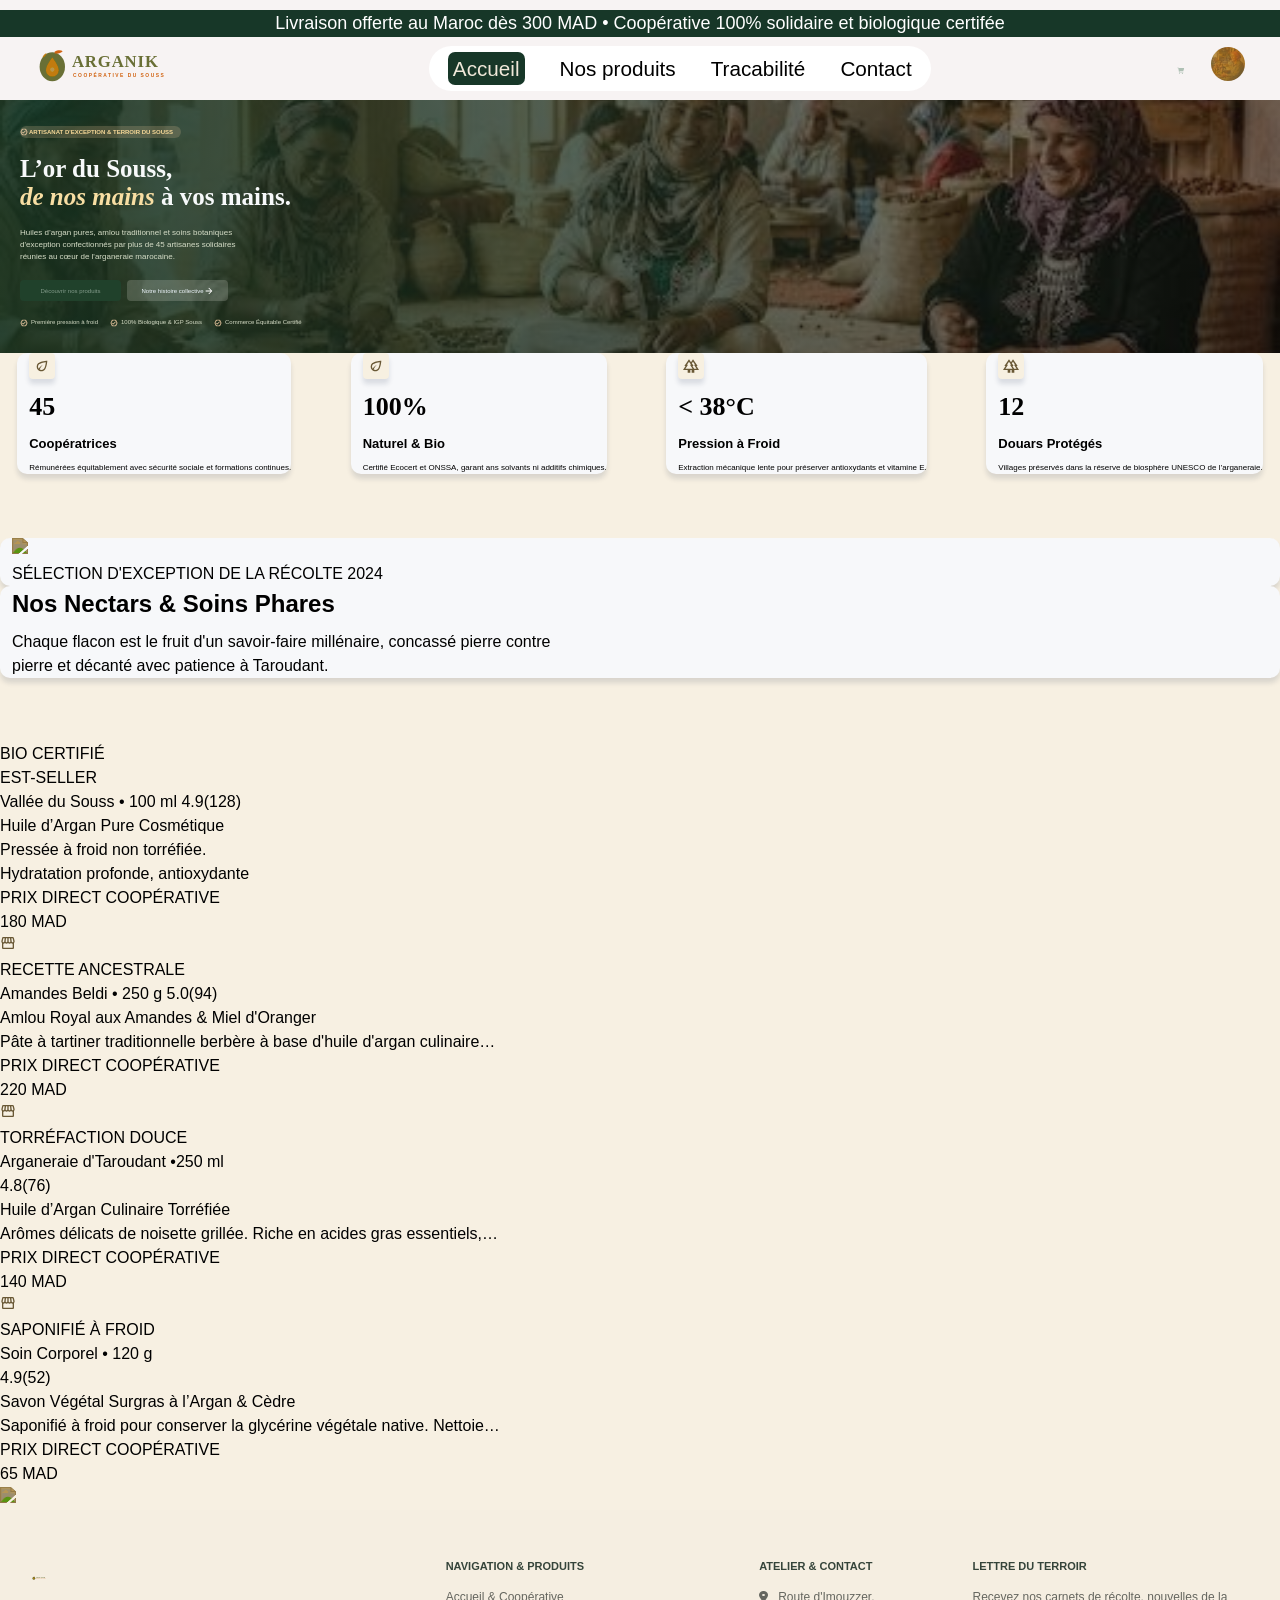
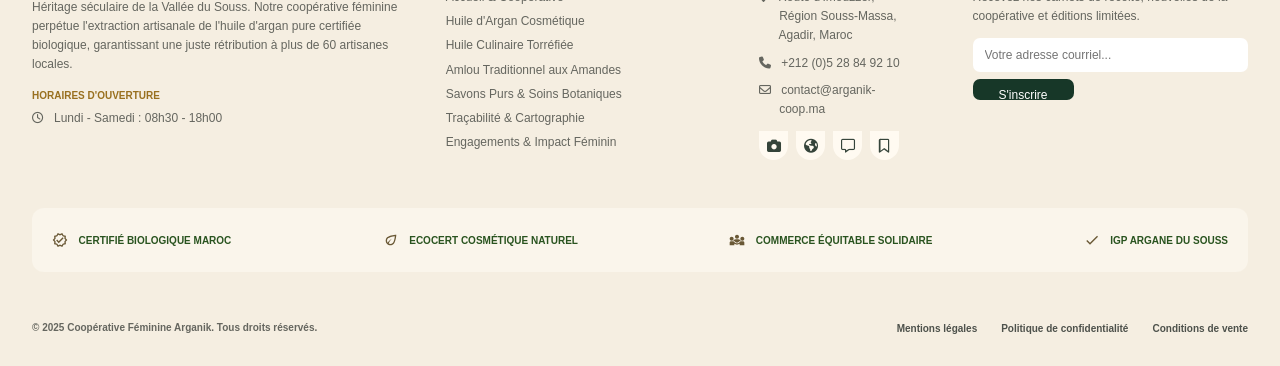
==== index.html @ 19e4105b "addition de la partie html de la deuxième section" ====
<!DOCTYPE html>
<html lang="fr">

<head>
    <meta charset="UTF-8">
    <meta name="viewport" content="width=device-width, initial-scale=1.0">
    <title>Arganik Coopirative du souss</title>
    <link rel="icon" type="image/png" sizes="32x32" href="img/logo/favicon.svg">
    <link rel="stylesheet" href="https://cdnjs.cloudflare.com/ajax/libs/font-awesome/6.5.1/css/all.min.css" integrity="sha512-DTOQO9RWCH3ppGqcWaEA1BIZOC6xxalwEsw9c2QQeAIftl+Vegovlnee1c9QX4TctnWMn13TZye+giMm8e2LwA==" crossorigin="anonymous" referrerpolicy="no-referrer" />
    <link rel="stylesheet" href="accueil.css">
    <link rel="stylesheet" href="hfhk.css">
</head>

<body>
    <!-- start header -->
    <header>
        <div class="headercontainer">
            <div class="info">
              <p>Livraison offerte au Maroc dès 300 MAD • Coopérative 100% solidaire et biologique certifée</p>
            </div>
            <div class="tete">
                <a href="#accueil" class="logo"><img src="img/logo/arganik-logo.svg" alt="logo"></a>

                <nav class="navbar">
                    <ul class="menu">
                        <li><a href="index.html" class="lien-actif">Accueil</a></li>
                        <li><a href="">Nos produits</a></li>
                        <li><a href="">Tracabilité</a></li>
                        <li><a href="">Contact</a></li>
                    </ul>
                </nav>
                <div class="profile">
                   <button><i class="fa-solid fa-cart-shopping"></i></button>
                   <img src="img/divers/avatar-utilisateur.jpg" alt="profile picture">
                </div>
            </div>
        </div>

    </header>
    <!-- end header -->
<section class="back_img">
        <div id="disp_right">
          <div class="aborder">
              <img src="icons/certifie.svg" class="ic1"> 
              <p class="pet">ARTISANAT D'EXCEPTION & TERROIR DU SOUSS</p> 
          </div>
          <div>
              <h1>L’or du Souss,<br><span class="diffcolor">de nos mains </span>à vos mains.</h1>
          </div>
          <div>
              <p class="text_hueiles">Huiles d’argan pures, amlou traditionnel et soins botaniques<br>d'exception confectionnés par plus de 45 artisanes solidaires<br>réunies au cœur de l'arganeraie marocaine.</p>
          </div>
          <div class="button">
                <button >Découvrir nos produits</button>
                <button class="button1">Notre histoire collective<img src="icons/fleche-droite.svg" class="flech"></button>
          </div>
          <div class="sameicone">
                <div ><img src="icons/certifie.svg" class="ic1"> <p>Première pression à froid</p></div>
                <div><img src="icons/certifie.svg" class="ic1"> <p>100% Biologique & IGP Souss</p></div>
                <div><img src="icons/certifie.svg" class="ic1"> <p>Commerce Équitable Certifié</p></div>
          </div>
        </div>
  </section >
  <section id="sec_deux">
      <article id="article1">
        <div class="cart">
          <div class="box"><img src="icons/feuille-eco.svg" class="icones_border"></div>
           <p class="num-gras">45</p> 
           <p class="ptit_titre">Coopératrices</p>
           <p class="para">Rémunérées équitablement avec sécurité sociale et formations continues.</p>
        </div>
        <div class="cart">
          <div class="box"><img src="icons/feuille-eco.svg" class="icones_border"></div>
            <p class="num-gras">100%</p>
            <p class="ptit_titre" >Naturel & Bio</p>
            <p class="para">Certifié Ecocert et ONSSA, garant ans solvants ni additifs chimiques.</p>
        </div>
        <div class="cart">
          <div class="box"><img src="icons/foret.svg" class="icones_border"></div>
            <p class="num-gras"> < 38°C</p>
            <p class="ptit_titre">Pression à Froid</p>
            <p class="para">Extraction mécanique lente pour préserver antioxydants et vitamine E.</p>
        </div>
        <div class="cart">
          <div class="box"><img src="icons/foret.svg" class="icones_border"></div>
          <p class="num-gras">12</p>
          <p class="ptit_titre">Douars Protégés</p>
          <p class="para">Villages préservés dans la réserve de biosphère UNESCO de l’arganeraie.</p>
        </div>
      </article>
      <article>  
        <div class="cart" >
          <img src="img/accueil/scintillait.png">
          <p>SÉLECTION D'EXCEPTION DE LA RÉCOLTE 2024</p>
        </div>
        <div class="cart" >
          <h2>Nos Nectars & Soins Phares</h2>
        <p>Chaque flacon est le fruit d'un savoir-faire millénaire, concassé pierre contre<br>pierre et décanté avec patience à Taroudant.</p>
        </div>
      </article>
      <article>
       <article>
          <div>
            <p>BIO CERTIFIÉ</p>
            <p>EST-SELLER</p>
          </div>

          <div>
            <p>Vallée du Souss • 100 ml 4.9(128)</p>
            <p>Huile d’Argan Pure Cosmétique</p>
            <P>Pressée à froid non torréfiée.<br>Hydratation profonde, antioxydante</P>
            <div>
              <p>PRIX DIRECT COOPÉRATIVE</p>
              <p>180 MAD</p>
              <img src="icons/boutique.svg">
            </div>
          </div>
        </article>
        <article>
          <div>
            <p>RECETTE ANCESTRALE</p>
          </div>

          <div>
            <p>Amandes Beldi • 250 g 5.0(94)</p>
            <p>Amlou Royal aux Amandes & Miel d'Oranger</p>
            <p>Pâte à tartiner traditionnelle berbère à base d'huile d'argan culinaire…</p>
             <div>
              <p> PRIX DIRECT COOPÉRATIVE</p>
              <p>220 MAD</p>
              <img src="icons/boutique.svg">
            </div>
          </div>
        </article>

        
        <article>
          <div>
            <p> TORRÉFACTION DOUCE</p>
          </div>

          <div>
            <p>Arganeraie d'Taroudant •250 ml</p><p> 4.8(76)</p>
            <p>Huile d’Argan Culinaire Torréfiée</p>
            <p>Arômes délicats de noisette grillée. Riche en acides gras essentiels,…</p>
             <div>
              <p> PRIX DIRECT COOPÉRATIVE</p>
              <p>140 MAD</p>
              <img src="icons/boutique.svg">
            </div>
          </div>
        </article>
        <article>
          <div>
            <p>SAPONIFIÉ À FROID</p>
          </div>

          <div>
            <p>Soin Corporel • 120 g</p><p> 4.9(52)</p>
            <p>Savon Végétal Surgras à l’Argan & Cèdre</p>
            <p>Saponifié à froid pour conserver la glycérine végétale native. Nettoie…</p>
             <div>
              <p> PRIX DIRECT COOPÉRATIVE</p>
              <p> 65 MAD</p>
              <img src="img/accueil/">
            </div>
          </div>
        </article>
      </article>
  </section>
    
    <!-- start footer -->
     <footer class="footer">
  <div class="footer-container">

    <div class="footer-top">

      <div class="footer-about">
        <a href="#"><img src="img/logo/arganik-logo.svg" alt="logo"></a>

        <p>
          Héritage séculaire de la Vallée du Souss. Notre
          coopérative féminine perpétue l'extraction artisanale
          de l'huile d'argan pure certifiée biologique, garantissant
          une juste rétribution à plus de 60 artisanes locales.
        </p>

        <h4>HORAIRES D'OUVERTURE</h4>
        <p class="hours"><i class="fa-regular fa-clock"></i> &nbsp; Lundi - Samedi : 08h30 - 18h00</p>
      </div>

      <div class="footer-links">
        <h3>NAVIGATION & PRODUITS</h3>
        <a href="#">Accueil & Coopérative</a>
        <a href="#">Huile d'Argan Cosmétique</a>
        <a href="#">Huile Culinaire Torréfiée</a>
        <a href="#">Amlou Traditionnel aux Amandes</a>
        <a href="#">Savons Purs & Soins Botaniques</a>
        <a href="#">Traçabilité & Cartographie</a>
        <a href="#">Engagements & Impact Féminin</a>
      </div>

      <div class="footer-contact">
        <h3>ATELIER & CONTACT</h3>

        <p>
          <i class="fa-solid fa-location-dot"></i>
          &nbsp; Route d'Imouzzer,<br>
          &nbsp;&nbsp;&nbsp;&nbsp;&nbsp; Région Souss-Massa,<br>
          &nbsp;&nbsp;&nbsp;&nbsp;&nbsp; Agadir, Maroc
        </p>

        <p>
          <i class="fa-solid fa-phone"></i>
          &nbsp; +212 (0)5 28 84 92 10
        </p>

        <p>
          <i class="fa-regular fa-envelope"></i>
          &nbsp; contact@arganik-<br>
          &nbsp;&nbsp;&nbsp;&nbsp;&nbsp; coop.ma
        </p>


        <div class="socials">
          <a href="#" aria-label="Instagram">
            <i class="fa-solid fa-camera"></i>
          </a>
          <a href="#" aria-label="Website">
            <i class="fa-solid fa-earth-americas"></i>
          </a>  
          <a href="#" aria-label="Messages">
            <i class="fa-regular fa-message"></i>
          </a>
          <a href="#" aria-label="Bookmark">
            <i class="fa-regular fa-bookmark"></i>
          </a>
        </div>
      </div>

      <div class="footer-newsletter">
        <h3>LETTRE DU TERROIR</h3>

        <p>
          Recevez nos carnets de récolte, nouvelles
          de la coopérative et éditions limitées.
        </p>

        <form>
          <input type="email" placeholder="Votre adresse courriel..." required>
          <button type="submit">S'inscrire</button>
        </form>
      </div>

    </div>

    
    <div class="certifications">
      <div class="icon1"><img src="icons/certifie.svg" alt="icon"> &nbsp; CERTIFIÉ BIOLOGIQUE MAROC</div>
      <div class="icon2"><img src="icons/feuille-eco.svg" alt="icon"> &nbsp; ECOCERT COSMÉTIQUE NATUREL</div>
      <div class="icon3"> <img src="icons/diversite.svg" alt="icon">&nbsp; COMMERCE ÉQUITABLE SOLIDAIRE</div>
      <div class="icon4"><img src="icons/coche.svg" alt="icon"> &nbsp; IGP ARGANE DU SOUSS</div>
    </div>

    <div class="footer-bottom">
      <p>&copy; 2025 Coopérative Féminine Arganik. Tous droits réservés.</p>

      <div class="legal-links">
        <a href="#">Mentions légales</a>
        <a href="#">Politique de confidentialité</a>
        <a href="#">Conditions de vente</a>
      </div>
    </div>
  </div>
</footer>
<!-- end footer -->
</body>

</html>
---- accueil.css ----
/* css of header  */
* {
    box-sizing: border-box;
    margin: 0;
    padding: 0;
}

html {
    scroll-behavior: smooth;
}

body {
    font-family: 'Inter', Arial, sans-serif;
    font-size: 16px;
    line-height: 1.5;

    background-color: #F7F8FA;
}

/* header css */
header .headercontainer {
    display: grid;
    grid-template-rows: auto 1fr;
    align-items: center;
    width: 100%;
    height: 100px;
    background-color: rgb(247, 243, 243);
    overflow: hidden;

}

.headercontainer .info {
    margin-top: 10px;
    color: white;
    background-color: #173728;
    font-size: 2vh;
    text-align: center;

}

.headercontainer .tete {

    display: flex;
    justify-content: space-between;
    align-items: center;
    height: 40px;
    margin: 10px;
}

.tete a {
    padding-left: 25px;
}

.logo img {
    width: 150px;
    height: 60px;
}

.navbar ul {
   display: flex;
    background-color: white;
    color: black;
    justify-content: space-between;
    align-items: center;
    padding: 2px 14px;
    font-size: 2.3vh;
    border-radius: 50px;


}

.navbar ul li {
    padding: 5px;
    text-align: center;

}

.profile button {
    position: relative;
    right: 10px;
    top: -8px;
    width: 32px;
    background: none;
    border: none;
    cursor: pointer;
}

.profile {
    padding-right: 25px;
}

.profile img {
    width: 34px;
    height: 34px;
    border-radius: 50%;
}

.menu .lien-actif {
    padding: 5px;
    background-color: #173728;
    color: rgb(240, 232, 217 ) ;
    border-radius: 7px;

}

ul {
    list-style: none;
}

a {
    color: inherit;
    text-decoration: none;
}

/* css of footer  */
* {
  margin: 0;
  padding: 0;
  box-sizing: border-box;
}

body {
  font-family: Arial, sans-serif;
}

.footer {
  background: #f5eee1;
  color: #35443a;
  padding: 48px 32px 30px;
}

.footer-container {
  max-width: 1400px;
  margin: auto;
}

.footer-top {
  display: grid;
  grid-template-columns: 1.5fr 1.1fr 0.7fr 1.1fr;
  gap: 38px;
}

.footer h2 {
  font-size: 20px;
  margin-bottom: 14px;
}

.footer h2 span {
  background: #f5dca7;
  color: #80602b;
  font-size: 10px;
  padding: 5px 10px;
  border-radius: 20px;
  vertical-align: middle;
}

.footer h3 {
  font-size: 11px;
  margin-bottom: 14px;
  font-weight: bold;
}


.footer-about img{
    display:flex;
    height: 40px; 
    
} 
.footer p,
.footer-links a {
  font-size: 12px;
  line-height: 1.6;
  color: #65665f;
}

.footer-about p {
  margin-bottom: 14px;
}

.footer-about h4 {
  font-size: 10px;
  color: #99701f;
  margin-bottom: 6px;
}

.hours {
  white-space: nowrap;
}

.footer-links a {
  display: block;
  text-decoration: none;
  margin-bottom: 5px;
}

.footer-links a:hover,
.legal-links a:hover {
  color: #a47a2c;
}

.footer-contact p {
  margin-bottom: 8px;
}

.socials {
  display: flex;
  gap: 8px;
  margin-top: 12px;
}


.socials a {
  display: flex;
  justify-content: center;
  align-items: center;
  width: 29px;
  height: 29px;
  background: #fffaf1;
  border-radius: 0 0 50% 50%;
  color: #35443a;
  text-decoration: none;
  font-size: 14px;
}
.socials a:hover{
  background: #a47a2c;
}

.footer-newsletter p {
  margin-bottom: 12px;
}

.footer-newsletter form {
  display: flex;
  flex-direction: column;
  gap: 7px;
}

.footer-newsletter input {
  width: 100%;
  padding: 10px 12px;
  border: none;
  border-radius: 7px;
  background: white;
  outline: none;
  font-size: 12px;
}

.footer-newsletter button {
  padding: 9px;
  border: none;
  border-radius: 7px;
  background: #173728;
  color: white;
  cursor: pointer;
  font-size: 12px;
}

.footer-newsletter button:hover {
  background: #a47a2c;
}

.certifications {
  display: flex;
  justify-content: space-between;
  align-items: center;
  gap: 20px;
  margin-top: 48px;
  padding: 24px 20px;
  background: #faf5eb;
  border-radius: 12px;
  color: #0d3e05e2;
}

.certifications div {
  font-size: 10px;
  font-weight: bold;
  white-space: nowrap;
}
.icon1{
display: flex;
gap:5px;
align-items: center;
}

.icon2{
display: flex;
gap:5px;
align-items: center;
}

.icon3{
display: flex;
gap:5px;
align-items: center;
}

.icon4{
display: flex;
gap:5px;
align-items: center;
}

.footer-bottom {
  display: flex;
  justify-content: space-between;
  align-items: center;
  gap: 20px;
  margin-top: 48px;
}

.footer-bottom p {
  font-size: 10px;
  font-weight: bold;
}

.legal-links {
  display: flex;
  gap: 24px;
}

.legal-links a {
  color: #4d514b;
  text-decoration: none;
  font-size: 10px;
  font-weight: bold;
  white-space: nowrap;
}












.back_img{
    background-image: linear-gradient(to right, rgba(22, 51, 32, 0.9), rgba(14, 15, 14, 0.5)) ,
    url("img/hero/accueil-hero-cooperatrices.jpg"); 
    background-repeat: no-repeat;
    backface-visibility: visible;
    background-position: center;
    background-size: cover;
    background-repeat: no-repeat;
    position:sticky;
    width: 100%;
    box-sizing: border-box;
    min-height: auto;
    height: 100%;
}


 .diffcolor{
    color: rgb(248, 222, 163);
    font-style: italic;
    font-weight: 555;
}


h1{
    color: rgb(247, 249, 250);
    font-size: 25px;
    font-family:'Times New Roman', Times, serif;
    margin: 0%;
    line-height: 1.1;
    font-weight:550;
}


.ic1{
    width: 8px;
    filter: invert(83%) sepia(19%) saturate(501%)
            hue-rotate(350deg) brightness(99%) contrast(91%);
    padding: 2;
}


#disp_right{
  display: flex;
  flex-direction: column;
  gap: 17px;
   padding-left: 20px;
   position:sticky;
   padding-top: 26px;
   padding-bottom: 26px;
}


.pet{
    font-size: 6px;
    color:rgb(247, 217, 152) ;
     font-family: 'Helvetica Neue', Arial, sans-serif;
     font-weight: bold;
}


.aborder{
    height: 12px;
    width: 161px;
    border-left: 15px;
    display: flex;
    align-items: center;
    flex-wrap: nowrap;
    gap: 1px;
    border-style: none;
    border-radius: 10px;
    background-color:rgb(236, 201, 155,0.2);
}


.il-s1{
    display: flex;
    gap: 4px;
}


.sameicone{
    display: flex;
    gap: 12px;
}


button{
    height: 21px;
    width: 101px;
    border-style: none;
    border-radius: 4px;
    background-color: rgb(32, 65, 43);
    font-size: 6px;
    font-weight: 300;
    color: rgba(156, 179, 164, 0.8);
    font-family: 'Inter', sans-serif;
}


.button{
    display: flex;
    gap: 6px;
}


.button > .button1{
    display: flex;
    align-items: center;
    justify-content: center;
    color: aliceblue;
    background-color: rgb(230, 230, 220,0.2);
}


.flech{
    width: 10px;
    filter: brightness(0) invert(1);
}
.sameicone > div{
    display: flex;
    align-items: center;
    gap: 3px;
    font-size: 6px;
    color: #d7dec8;;
}
.text_hueiles{
  color: #d7dec8;
  font-size: 8px;
}
/* css de deuxième section  */
#sec_deux{
  background-color: #f7f0e2;
  display: flex;
  flex-direction: column;
  gap: 64px; ;
}
#article1{
  display: flex;
  flex-direction: row;
  justify-content:space-around;
  gap: 25px;
}
.cart{
  padding-left: 12px;
  background-color: #F7F8FA;
  border: none;
  border-radius: 10px;
  box-shadow:0 5px 5px #10213c20;
  display: flex;
  flex-direction: column;
  justify-content: center;
  gap:8px ;
}
img{
  width: 16px;
  filter: invert(35%) sepia(31%) saturate(600%)
            hue-rotate(2deg) brightness(88%) contrast(88%); 
  
}
.box{
  background-color:#f7f0e1 ;
  width:  26px ;
  height:26px ;
  border: none;
  border-radius: 4px;
  box-shadow: 0 5px 5px #10213c20 ;
  display: flex;
  justify-content: center;
}
.num-gras{
  font-weight:550;
  font-family:Georgia, 'Times New Roman', Times, serif;
  font-size: 26px;
}
.ptit_titre{
  font-weight:600;
  font-size: small;
}
.para{
  font-size: 8px;
}
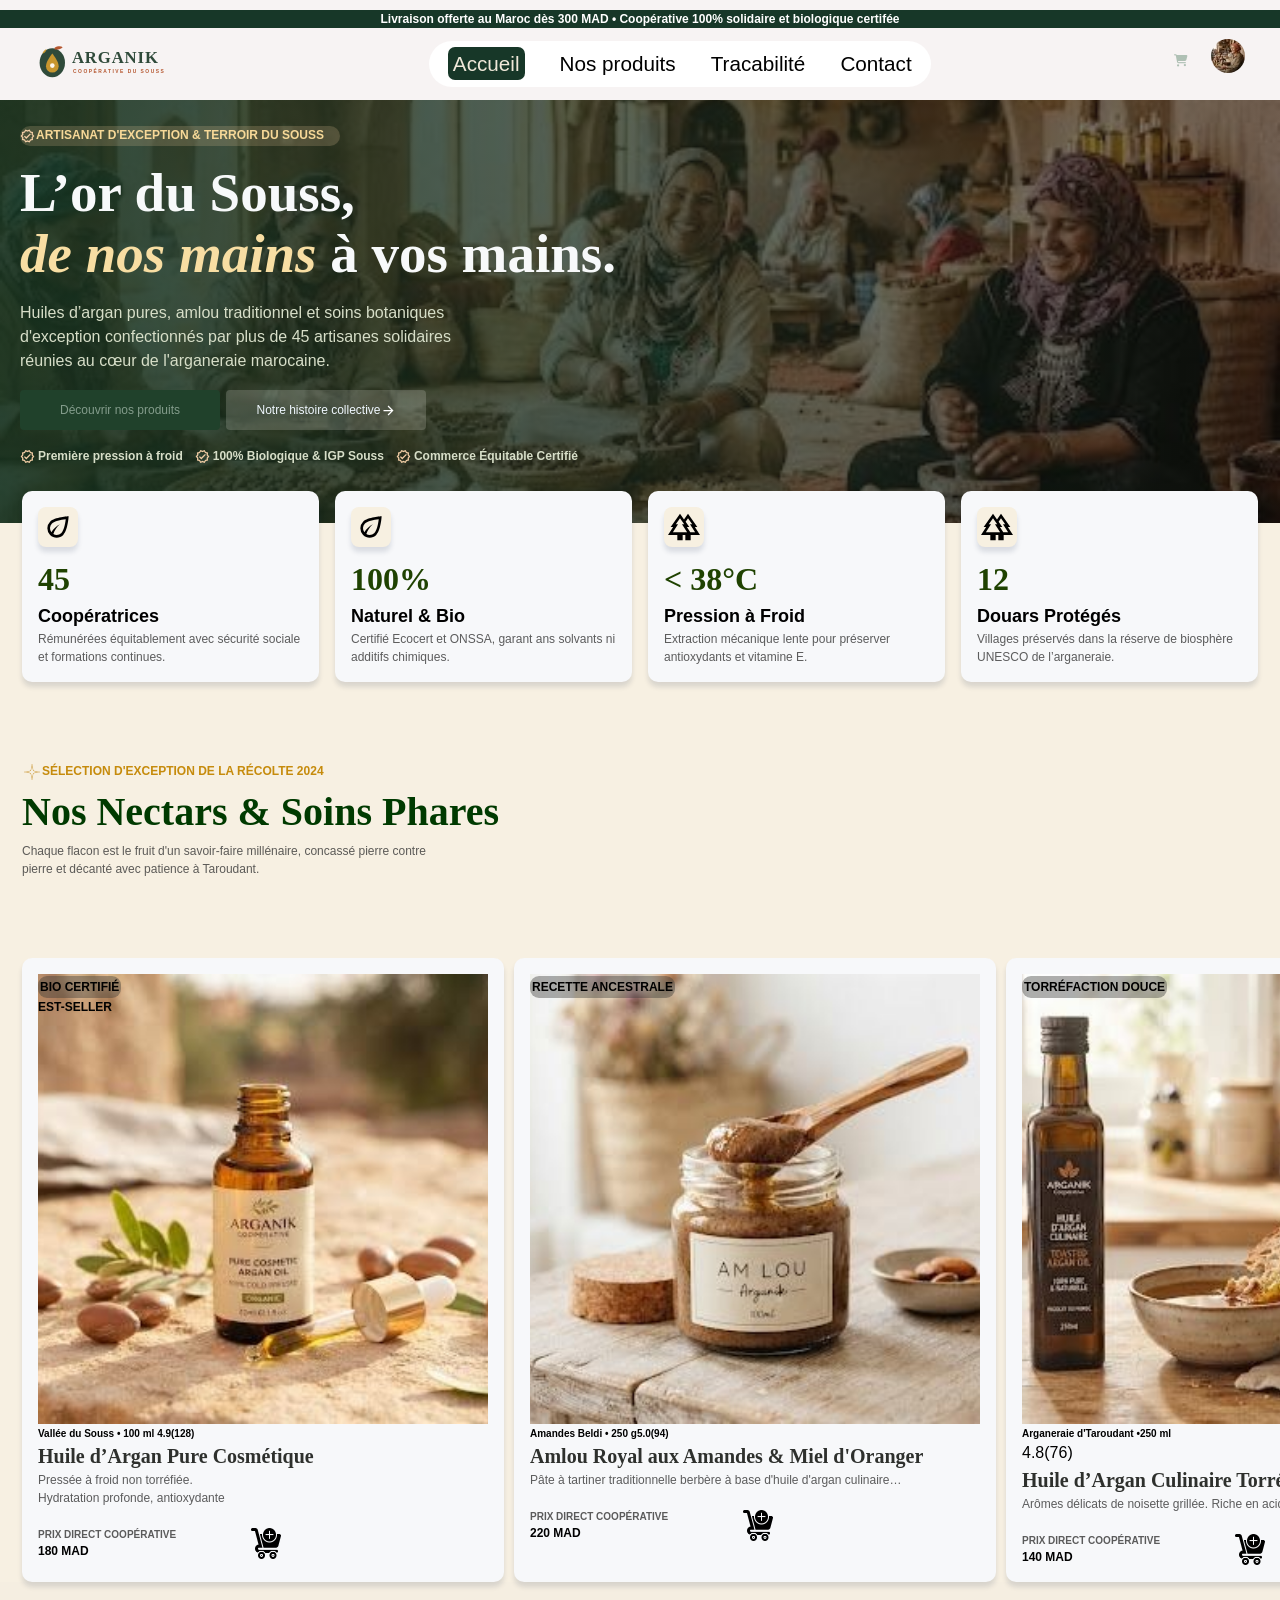
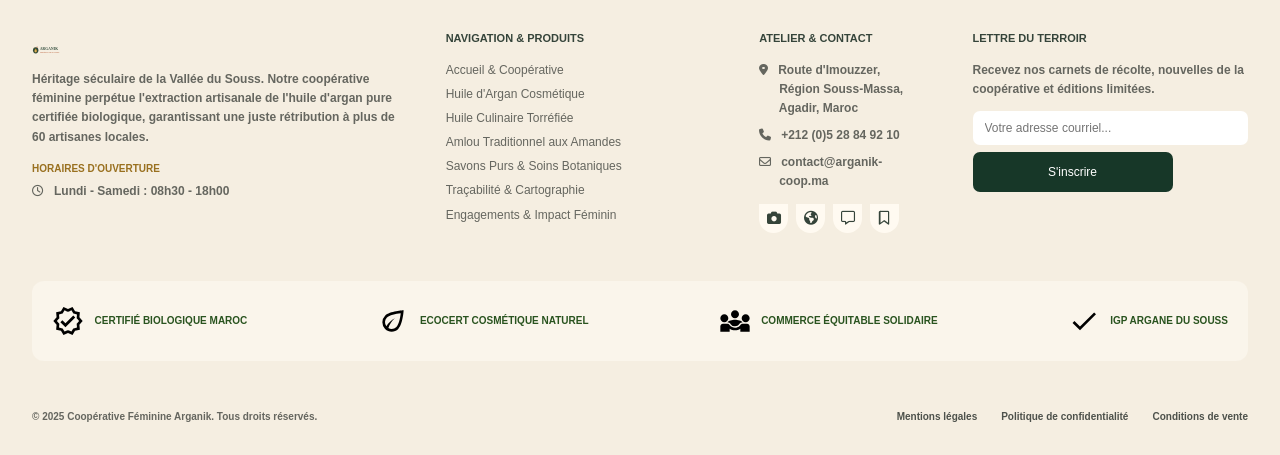
==== commit 44225276: "addition de deuxième article de deuxième section" ====
--- a/index.html
+++ b/index.html
@@ -38,6 +38,8 @@
 
     </header>
     <!-- end header -->
+
+<main>
 <section class="back_img">
         <div id="disp_right">
           <div class="aborder">
@@ -65,109 +67,126 @@
       <article id="article1">
         <div class="cart">
           <div class="box"><img src="icons/feuille-eco.svg" class="icones_border"></div>
-           <p class="num-gras">45</p> 
-           <p class="ptit_titre">Coopératrices</p>
-           <p class="para">Rémunérées équitablement avec sécurité sociale et formations continues.</p>
+           <div>
+             <p class="num-gras">45</p> 
+             <p class="ptit_titre">Coopératrices</p>
+             <p class="para">Rémunérées équitablement avec sécurité sociale et formations continues.</p>
+           </div>
         </div>
         <div class="cart">
           <div class="box"><img src="icons/feuille-eco.svg" class="icones_border"></div>
-            <p class="num-gras">100%</p>
-            <p class="ptit_titre" >Naturel & Bio</p>
-            <p class="para">Certifié Ecocert et ONSSA, garant ans solvants ni additifs chimiques.</p>
+            <div>
+              <p class="num-gras">100%</p>
+              <p class="ptit_titre" >Naturel & Bio</p>
+              <p class="para">Certifié Ecocert et ONSSA, garant ans solvants ni additifs chimiques.</p>
+            </div>
         </div>
         <div class="cart">
           <div class="box"><img src="icons/foret.svg" class="icones_border"></div>
-            <p class="num-gras"> < 38°C</p>
-            <p class="ptit_titre">Pression à Froid</p>
-            <p class="para">Extraction mécanique lente pour préserver antioxydants et vitamine E.</p>
+            <div>
+             <p class="num-gras"> < 38°C</p>
+             <p class="ptit_titre">Pression à Froid</p>
+             <p class="para">Extraction mécanique lente pour préserver antioxydants et vitamine E.</p>
+            </div>
         </div>
         <div class="cart">
           <div class="box"><img src="icons/foret.svg" class="icones_border"></div>
-          <p class="num-gras">12</p>
-          <p class="ptit_titre">Douars Protégés</p>
-          <p class="para">Villages préservés dans la réserve de biosphère UNESCO de l’arganeraie.</p>
+          <div>
+            <p class="num-gras">12</p>
+            <p class="ptit_titre">Douars Protégés</p>
+            <p class="para">Villages préservés dans la réserve de biosphère UNESCO de l’arganeraie.</p>
+          </div>
         </div>
       </article>
       <article>  
-        <div class="cart" >
-          <img src="img/accueil/scintillait.png">
+        <div id="ptit2">
+          <img class="ic2" src="img/accueil/scintillait - Copie.png">
           <p>SÉLECTION D'EXCEPTION DE LA RÉCOLTE 2024</p>
         </div>
-        <div class="cart" >
+        <div  >
           <h2>Nos Nectars & Soins Phares</h2>
-        <p>Chaque flacon est le fruit d'un savoir-faire millénaire, concassé pierre contre<br>pierre et décanté avec patience à Taroudant.</p>
+        <p class="para">Chaque flacon est le fruit d'un savoir-faire millénaire, concassé pierre contre<br>pierre et décanté avec patience à Taroudant.</p>
         </div>
       </article>
-      <article>
-       <article>
-          <div>
-            <p>BIO CERTIFIÉ</p>
-            <p>EST-SELLER</p>
-          </div>
-
-          <div>
-            <p>Vallée du Souss • 100 ml 4.9(128)</p>
-            <p>Huile d’Argan Pure Cosmétique</p>
-            <P>Pressée à froid non torréfiée.<br>Hydratation profonde, antioxydante</P>
-            <div>
-              <p>PRIX DIRECT COOPÉRATIVE</p>
-              <p>180 MAD</p>
-              <img src="icons/boutique.svg">
-            </div>
-          </div>
-        </article>
-        <article>
-          <div>
-            <p>RECETTE ANCESTRALE</p>
-          </div>
-
-          <div>
-            <p>Amandes Beldi • 250 g 5.0(94)</p>
-            <p>Amlou Royal aux Amandes & Miel d'Oranger</p>
-            <p>Pâte à tartiner traditionnelle berbère à base d'huile d'argan culinaire…</p>
-             <div>
-              <p> PRIX DIRECT COOPÉRATIVE</p>
-              <p>220 MAD</p>
-              <img src="icons/boutique.svg">
+      <article id="article2">
+       <article class="cart1">
+          <div class="produit_img1">
+            <p class="iticket">BIO CERTIFIÉ</p>
+            <p class="iticket1">EST-SELLER</p>
+          </div>
+
+          <div class="back_text">
+            <div>
+              <div class="sous-titre"><p class="inf0">Vallée du Souss • 100 ml <span>4.9</span>(128)</p></div>
+              <p class="nom_produit">Huile d’Argan Pure Cosmétique</p>
+              <P class="para">Pressée à froid non torréfiée.<br>Hydratation profonde, antioxydante</P>
+            </div>
+            <div class="foot-art">
+              <div><p class="pri">PRIX DIRECT COOPÉRATIVE</p>
+              <p>180 MAD</p></div>
+              <img src="img/accueil/ajouter-au-panier.png">
+            </div>
+          </div>
+        </article>
+        <article class="cart1">
+          <div class="produit_img2">
+            <p class="iticket">RECETTE ANCESTRALE</p>
+          </div>
+
+          <div class="back_text">
+            <div>
+              <div class="sous-titre"><p class="inf0">Amandes Beldi • 250 g<span>5.0</span>(94)</p></div>
+              <p class="nom_produit">Amlou Royal aux Amandes & Miel d'Oranger</p>
+              <p class="para">Pâte à tartiner traditionnelle berbère à base d'huile d'argan culinaire…</p>
+            </div>
+             <div class="foot-art">
+              <div><p class="pri"> PRIX DIRECT COOPÉRATIVE</p>
+              <p>220 MAD</p></div>
+              <img src="img/accueil/ajouter-au-panier.png">
             </div>
           </div>
         </article>
 
         
-        <article>
-          <div>
-            <p> TORRÉFACTION DOUCE</p>
-          </div>
-
-          <div>
-            <p>Arganeraie d'Taroudant •250 ml</p><p> 4.8(76)</p>
-            <p>Huile d’Argan Culinaire Torréfiée</p>
-            <p>Arômes délicats de noisette grillée. Riche en acides gras essentiels,…</p>
-             <div>
-              <p> PRIX DIRECT COOPÉRATIVE</p>
-              <p>140 MAD</p>
-              <img src="icons/boutique.svg">
-            </div>
-          </div>
-        </article>
-        <article>
-          <div>
-            <p>SAPONIFIÉ À FROID</p>
-          </div>
-
-          <div>
-            <p>Soin Corporel • 120 g</p><p> 4.9(52)</p>
-            <p>Savon Végétal Surgras à l’Argan & Cèdre</p>
-            <p>Saponifié à froid pour conserver la glycérine végétale native. Nettoie…</p>
-             <div>
-              <p> PRIX DIRECT COOPÉRATIVE</p>
-              <p> 65 MAD</p>
-              <img src="img/accueil/">
+        <article class="cart1">
+          <div class="produit_img3">
+            <p class="iticket"> TORRÉFACTION DOUCE</p>
+          </div>
+
+          <div class="back_text">
+            <div>
+              <div class="sous-titre"><p class="inf0">Arganeraie d'Taroudant •250 ml</p><span> 4.8</span>(76)</p></div>
+              <p class="nom_produit">Huile d’Argan Culinaire Torréfiée</p>
+              <p class="para">Arômes délicats de noisette grillée. Riche en acides gras essentiels,…</p>
+            </div>
+            <div class="foot-art">
+              <div><p class="pri"> PRIX DIRECT COOPÉRATIVE</p>
+              <p>140 MAD</p></div>
+              <img src="img/accueil/ajouter-au-panier.png">
+            </div>
+          </div>
+        </article>
+        <article class="cart1">
+          <div class="produit_img4">
+            <p class="iticket">SAPONIFIÉ À FROID</p>
+          </div>
+
+          <div class="back_text">
+            <div>
+              <div class="sous-titre"><p class="inf0">Soin Corporel • 120 g</p><span > 4.9</span>(52)</p></div>
+              <p class="nom_produit">Savon Végétal Surgras à l’Argan & Cèdre</p>
+              <p class="para">Saponifié à froid pour conserver la glycérine végétale native. Nettoie…</p>
+              </div>
+            <div class="foot-art">
+              <div><p class="pri"> PRIX DIRECT COOPÉRATIVE</p>
+              <p> 65 MAD</p></div>
+              <img src="img/accueil/ajouter-au-panier.png">
             </div>
           </div>
         </article>
       </article>
   </section>
+</main>
     
     <!-- start footer -->
      <footer class="footer">
--- a/accueil.css
+++ b/accueil.css
@@ -344,9 +344,9 @@
     backface-visibility: visible;
     background-position: center;
     background-size: cover;
-    background-repeat: no-repeat;
     position:sticky;
     width: 100%;
+    padding-bottom: 32px;
     box-sizing: border-box;
     min-height: auto;
     height: 100%;
@@ -362,7 +362,7 @@
 
 h1{
     color: rgb(247, 249, 250);
-    font-size: 25px;
+    font-size: 55px;
     font-family:'Times New Roman', Times, serif;
     margin: 0%;
     line-height: 1.1;
@@ -371,7 +371,7 @@
 
 
 .ic1{
-    width: 8px;
+    width: 15px;
     filter: invert(83%) sepia(19%) saturate(501%)
             hue-rotate(350deg) brightness(99%) contrast(91%);
     padding: 2;
@@ -390,24 +390,23 @@
 
 
 .pet{
-    font-size: 6px;
+    font-size: 12px;
     color:rgb(247, 217, 152) ;
      font-family: 'Helvetica Neue', Arial, sans-serif;
      font-weight: bold;
+     flex-wrap: nowrap;
 }
 
 
 .aborder{
-    height: 12px;
-    width: 161px;
-    border-left: 15px;
+    height: 20px;
+    width: 320px;
+    background-color:rgb(236, 201, 155,0.2);
     display: flex;
-    align-items: center;
     flex-wrap: nowrap;
     gap: 1px;
     border-style: none;
     border-radius: 10px;
-    background-color:rgb(236, 201, 155,0.2);
 }
 
 
@@ -424,12 +423,12 @@
 
 
 button{
-    height: 21px;
-    width: 101px;
+    height: 40px;
+    width: 200px;
     border-style: none;
     border-radius: 4px;
     background-color: rgb(32, 65, 43);
-    font-size: 6px;
+    font-size: 12px;
     font-weight: 300;
     color: rgba(156, 179, 164, 0.8);
     font-family: 'Inter', sans-serif;
@@ -452,69 +451,201 @@
 
 
 .flech{
-    width: 10px;
+    width: 15px;
     filter: brightness(0) invert(1);
 }
 .sameicone > div{
     display: flex;
     align-items: center;
     gap: 3px;
-    font-size: 6px;
+    font-size: 120px;
     color: #d7dec8;;
 }
 .text_hueiles{
   color: #d7dec8;
-  font-size: 8px;
+  font-size: 16px;
+  font-weight:300 ;
+
 }
 /* css de deuxième section  */
 #sec_deux{
+  padding-left: 22px ;
+  padding-right: 22px;
   background-color: #f7f0e2;
   display: flex;
   flex-direction: column;
-  gap: 64px; ;
+  gap: 80px; ;
 }
 #article1{
   display: flex;
   flex-direction: row;
   justify-content:space-around;
-  gap: 25px;
+  gap: 16px;
+  position: relative;
+  margin-top: -32px;
 }
 .cart{
-  padding-left: 12px;
+  padding: 16px;
+  height: 100%;
+  width: 100vh; ;
   background-color: #F7F8FA;
   border: none;
   border-radius: 10px;
   box-shadow:0 5px 5px #10213c20;
   display: flex;
   flex-direction: column;
-  justify-content: center;
-  gap:8px ;
+  gap:32px ;
 }
 img{
-  width: 16px;
-  filter: invert(35%) sepia(31%) saturate(600%)
-            hue-rotate(2deg) brightness(88%) contrast(88%); 
+  width: 32px; 
   
 }
 .box{
   background-color:#f7f0e1 ;
-  width:  26px ;
-  height:26px ;
+  width:  40px ;
+  height:40px ;
   border: none;
-  border-radius: 4px;
+  border-radius: 8px;
   box-shadow: 0 5px 5px #10213c20 ;
   display: flex;
   justify-content: center;
+  align-items: center;
 }
 .num-gras{
+  color: #1f4201;
   font-weight:550;
   font-family:Georgia, 'Times New Roman', Times, serif;
-  font-size: 26px;
+  font-size: 32px;
 }
 .ptit_titre{
   font-weight:600;
-  font-size: small;
+  font-size: 18px;
 }
 .para{
-  font-size: 8px;
-}
+  font-size: 12px;
+  color:rgba(53, 53, 52, 0.8);
+  font-weight: initial;
+}
+#ptit2{
+  font-size:4px ;
+  display: flex;
+  color: #c68b0c;
+  letter-spacing: normal ;
+  font-weight: bold;
+  letter-spacing: 0px;
+}
+h2{
+  color:#003a00;
+  font-family: 'Cormorant Garamond', serif; 
+  letter-spacing: px;
+  line-height: ;
+  letter-spacing: normal;
+  font-size: 40px;
+}
+#article2{
+  display: flex;
+  gap:10px;
+  justify-content:space-around;
+  width: 100%;
+  height: 100%;
+}
+.produit_img1{
+  background-image:url(img/produits/huile-argan-cosmetique-02.jpg) ;
+  background-position: center;
+  background-size: cover;
+  width: 50vh;
+  height: 50vh;
+}
+.produit_img2{
+  background-image: url(img/produits/amlou-amandes-miel-03.jpg);
+  background-size: cover;
+  background-position: center;
+  height:50vh ;
+  width: 50vh;
+}
+.produit_img3{
+  background-image: url(img/produits/huile-argan-culinaire-02.jpg);
+  background-size: cover;
+  background-position: center;
+  height:50vh;
+  width: 50vh;
+}
+.produit_img4{
+  background-image: url(img/produits/savon-vegetal-argan-cedre.jpg);
+  background-size: cover;
+  background-position: center;
+  height:50vh ;
+  width: 50vh;
+}
+.inf0{
+  font-size: 10px;
+  font-weight: 700;
+}
+.back_text{
+  background-color: #F7F8FA;
+  display: flex;
+  flex-direction: column;
+  gap: 20px;
+}
+.pri{
+  color:#5b5b5b ;
+  font-size:10px ;
+  font-weight: 700;
+  flex-wrap: nowrap;
+}
+.nom_produit{
+  color:#2e302d;
+  font-family: 'Cormorant Garamond', serif; 
+  line-height:1.5 ;
+  font-size: 20px;
+  font-weight: 700;
+}
+p{
+  font-weight: bold;
+  font-size:12px ;
+}
+
+.iticket{
+  border: none;
+  background-color: rgba(53, 53, 52, 0.4);
+  border-radius: 9px;
+  padding: 2px;;
+  display: inline-block;
+  
+}
+.cart{
+  padding: 16px;
+  height: 100%;
+  width: 100%; ;
+  background-color: #F7F8FA;
+  border: none;
+  border-radius: 10px;
+  box-shadow:0 5px 5px #10213c20;
+  display: flex;
+  flex-direction: column;
+  gap:8px ;
+}
+.ic2{
+    width: 20px;
+    filter: invert(60%) sepia(90%) saturate(1000%)
+            hue-rotate(1deg) brightness(99%) contrast(61%);
+    padding: 2;
+}
+.cart1{
+  padding: 16px;
+  width: 95vh;
+  background-color: #F7F8FA;
+  border: none;
+  border-radius: 10px;
+  box-shadow:0 5px 5px #10213c20;
+  display: flex;
+  flex-direction: column;
+  gap:2px ;
+}
+.foot-art{
+  display: flex;
+  gap: 74px;
+}
+
+
+
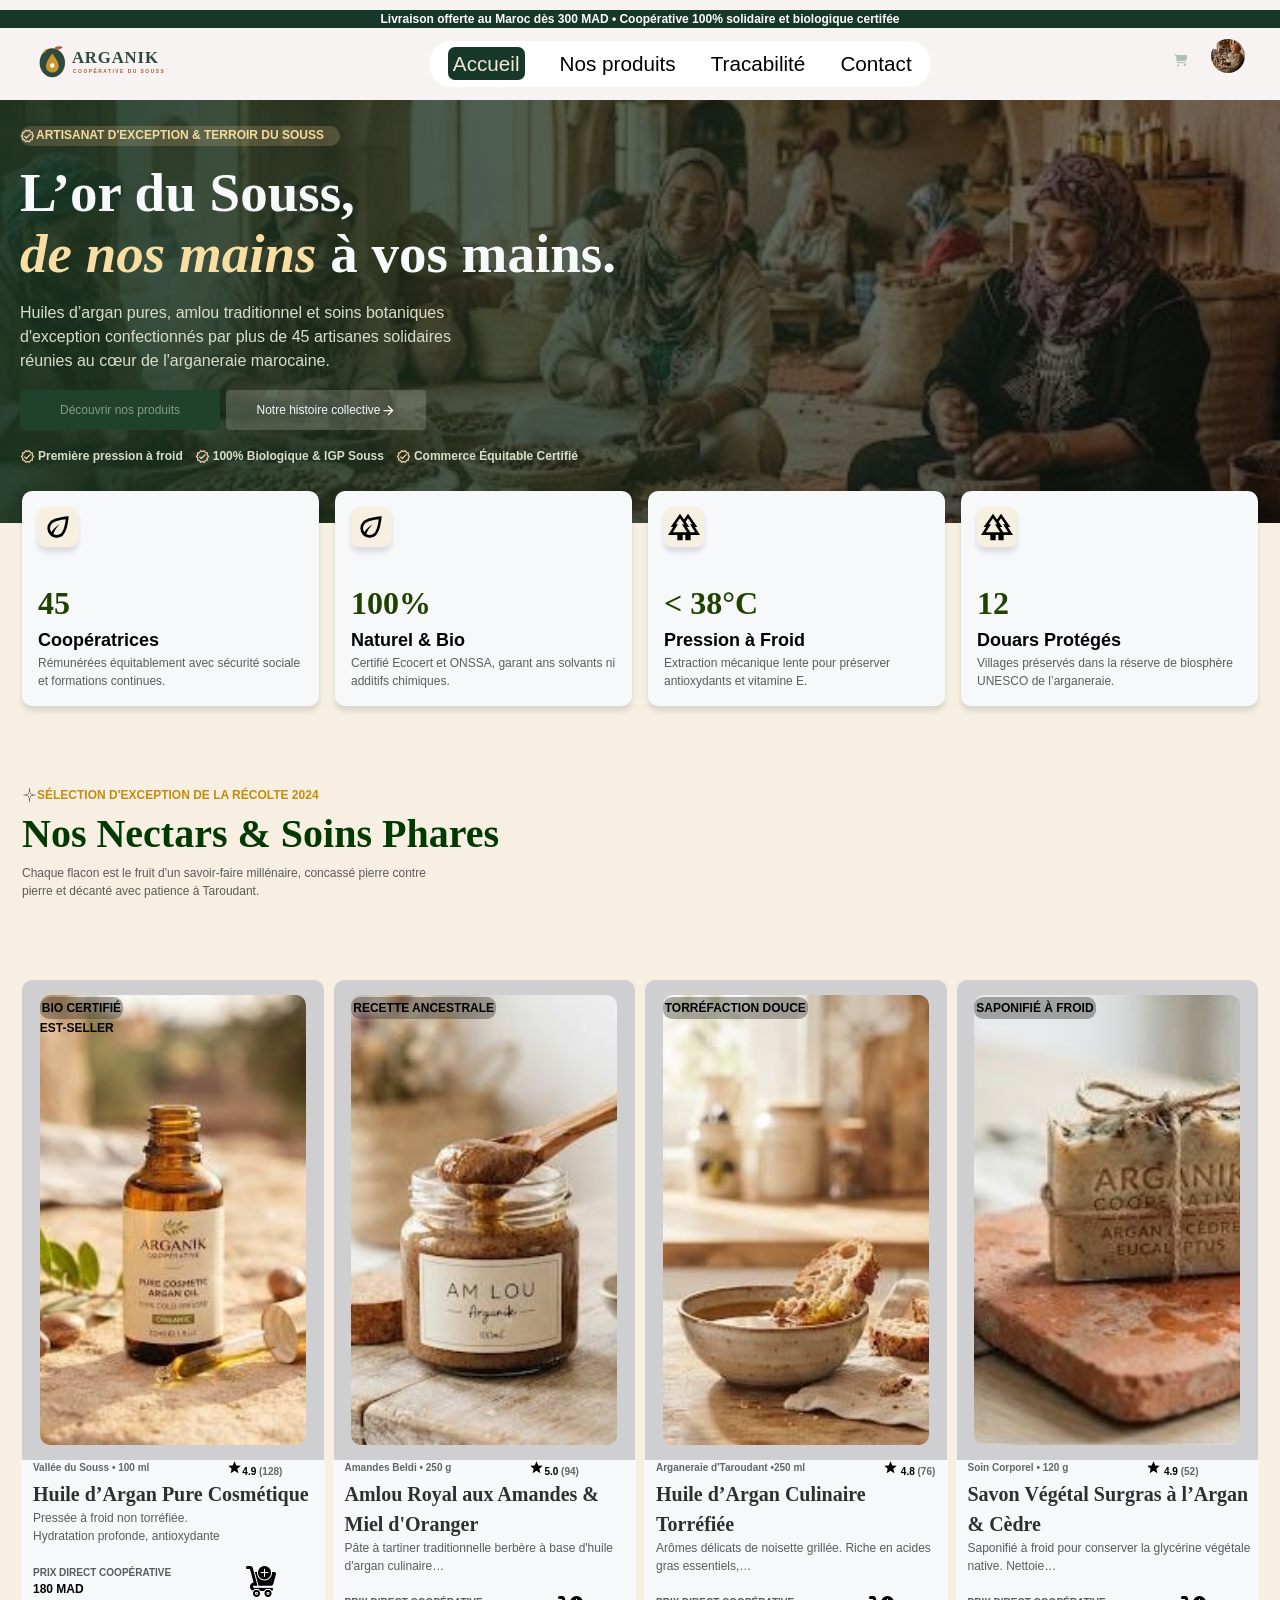
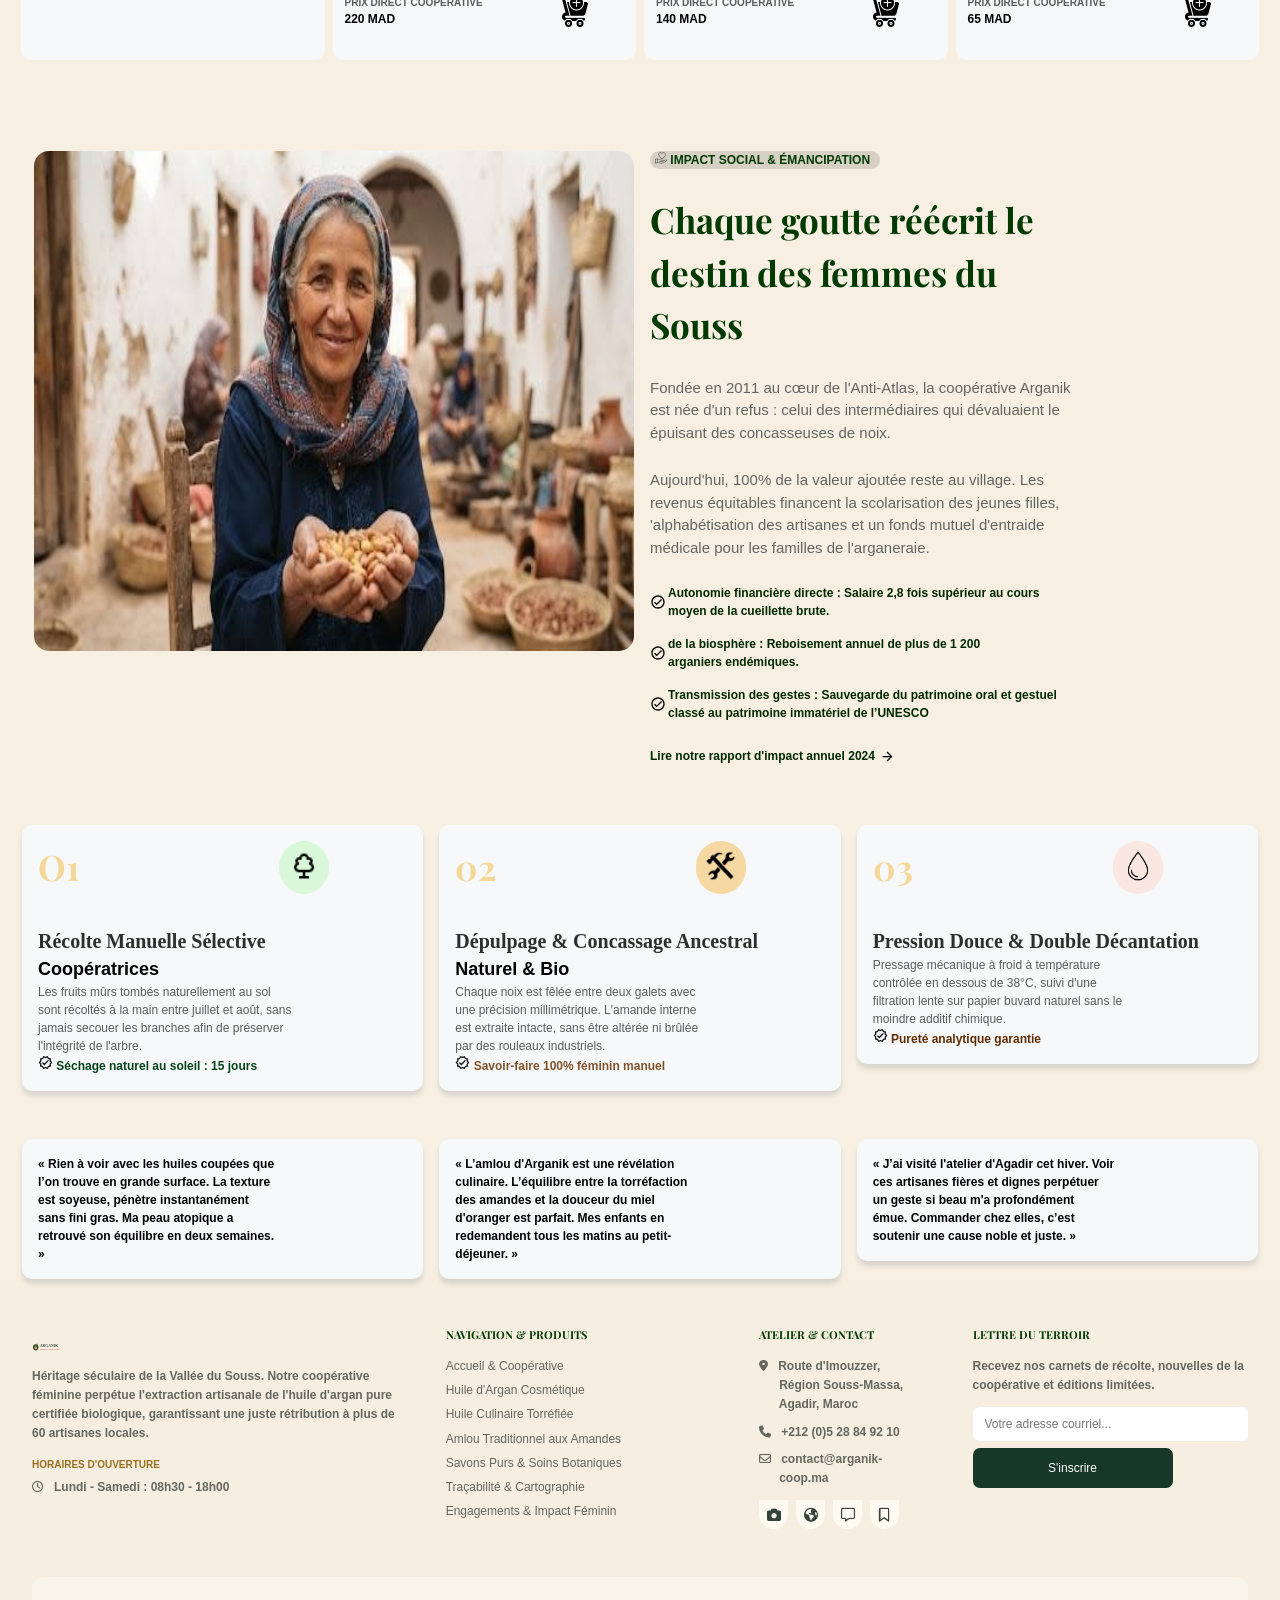
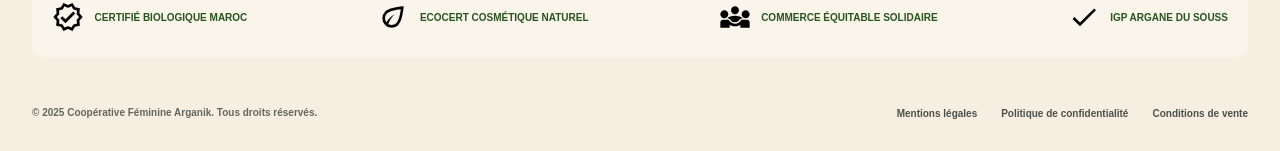
==== commit 5194ea1e: "feat: addition d'article d'IMPACT SOCIAL & ÉMANCIPATION à la deuxième section" ====
--- a/index.html
+++ b/index.html
@@ -9,6 +9,8 @@
     <link rel="stylesheet" href="https://cdnjs.cloudflare.com/ajax/libs/font-awesome/6.5.1/css/all.min.css" integrity="sha512-DTOQO9RWCH3ppGqcWaEA1BIZOC6xxalwEsw9c2QQeAIftl+Vegovlnee1c9QX4TctnWMn13TZye+giMm8e2LwA==" crossorigin="anonymous" referrerpolicy="no-referrer" />
     <link rel="stylesheet" href="accueil.css">
     <link rel="stylesheet" href="hfhk.css">
+    <link href="https://fonts.googleapis.com/css2?family=Playfair+Display:wght@400;500;600;700&display=swap"
+        rel="stylesheet">
 </head>
 
 <body>
@@ -117,7 +119,7 @@
 
           <div class="back_text">
             <div>
-              <div class="sous-titre"><p class="inf0">Vallée du Souss • 100 ml <span>4.9</span>(128)</p></div>
+              <div class="sous-titre"><p class="inf0">Vallée du Souss • 100 ml </p><p><img src="icons/etoile.svg"><span>4.9</span> (128)</p></div>
               <p class="nom_produit">Huile d’Argan Pure Cosmétique</p>
               <P class="para">Pressée à froid non torréfiée.<br>Hydratation profonde, antioxydante</P>
             </div>
@@ -135,7 +137,7 @@
 
           <div class="back_text">
             <div>
-              <div class="sous-titre"><p class="inf0">Amandes Beldi • 250 g<span>5.0</span>(94)</p></div>
+              <div class="sous-titre"><p class="inf0">Amandes Beldi • 250 g</p><p><img src="icons/etoile.svg"><span>5.0</span> (94)</p></div>
               <p class="nom_produit">Amlou Royal aux Amandes & Miel d'Oranger</p>
               <p class="para">Pâte à tartiner traditionnelle berbère à base d'huile d'argan culinaire…</p>
             </div>
@@ -155,7 +157,7 @@
 
           <div class="back_text">
             <div>
-              <div class="sous-titre"><p class="inf0">Arganeraie d'Taroudant •250 ml</p><span> 4.8</span>(76)</p></div>
+              <div class="sous-titre"><p class="inf0">Arganeraie d'Taroudant •250 ml</p><p><img src="icons/etoile.svg"><span> 4.8</span> (76)</p></div>
               <p class="nom_produit">Huile d’Argan Culinaire Torréfiée</p>
               <p class="para">Arômes délicats de noisette grillée. Riche en acides gras essentiels,…</p>
             </div>
@@ -173,7 +175,8 @@
 
           <div class="back_text">
             <div>
-              <div class="sous-titre"><p class="inf0">Soin Corporel • 120 g</p><span > 4.9</span>(52)</p></div>
+              <div class="sous-titre">
+                <p class="inf0">Soin Corporel • 120 g</p><p><img src="icons/etoile.svg"> <span > 4.9</span> (52)</p></div>
               <p class="nom_produit">Savon Végétal Surgras à l’Argan & Cèdre</p>
               <p class="para">Saponifié à froid pour conserver la glycérine végétale native. Nettoie…</p>
               </div>
@@ -185,6 +188,66 @@
           </div>
         </article>
       </article>
+      <article id="article3">
+        <div class="image_colorer"><img class="grand_img" src="img/accueil/impact-presidente-fatima-zahra.jpg"></div>
+        <div id="paragraphe">
+          <p id="p"><img src="img/accueil/care.png"> IMPACT SOCIAL & ÉMANCIPATION</p>
+          <h3>Chaque goutte réécrit le<br>destin des femmes du<br>Souss</h3>
+          <p class="long_pra">Fondée en 2011 au cœur de l'Anti-Atlas, la coopérative Arganik<br>est née d'un refus : celui des intermédiaires qui dévaluaient le<br> épuisant des concasseuses de noix.</p>
+          <p class="long_pra">Aujourd'hui, 100% de la valeur ajoutée reste au village. Les<br>revenus équitables financent la scolarisation des jeunes filles,<br>'alphabétisation des artisanes et un fonds mutuel d'entraide<br>médicale pour les familles de l'arganeraie.</p>
+          <div class="list_inf">
+            <div><img src="icons/coche-cercle.svg"><p>Autonomie financière directe : Salaire 2,8 fois supérieur au cours<br>moyen de la cueillette brute.</p></div>
+            <div><img src="icons/coche-cercle.svg"><p> de la biosphère : Reboisement annuel de plus de 1 200<br>arganiers endémiques.</p></div>
+            <div><img src="icons/coche-cercle.svg"><p>Transmission des gestes : Sauvegarde du patrimoine oral et gestuel<br>classé au patrimoine immatériel de l’UNESCO</p></div>
+          </div>
+          <div>
+               <p class="petit_para">Lire notre rapport d'impact annuel 2024 <img class="petit_para" src="icons/fleche-droite.svg"></p>
+          </div>
+        </div>
+      </article>
+
+         <article id="article1">
+        <div class="cart">
+          <div class="box1"><p>O1</p><div class="box1_img1"><img class="image1" src="img/accueil/icons8-deciduous-tree-24.png" class="icones_border"></div></div>
+           <div>
+             <p class="nom_produit1">Récolte Manuelle Sélective</p> 
+             <p class="ptit_titre">Coopératrices</p>
+             <p class="para">Les fruits mûrs tombés naturellement au sol<br>sont récoltés à la main entre juillet et août, sans<br>jamais secouer les branches afin de préserver<br>l'intégrité de l'arbre.</p>
+             <div class="sous_para1"><p ><img src="icons/certifie.svg" class="ic2"> Séchage naturel au soleil : 15 jours</p></div>
+           </div>
+        </div>
+        <div class="cart">
+          <div class="box1"><p>02</p><div class="box1_img2"><img class="image2" src="img/accueil/icons8-hummer-67.png" class="icones_border"></div></div>
+            <div>
+              <p class="nom_produit1">Dépulpage & Concassage Ancestral</p>
+              <p class="ptit_titre" >Naturel & Bio</p>
+              <p class="para">Chaque noix est fêlée entre deux galets avec<br>une précision millimétrique. L'amande interne<br>est extraite intacte, sans être altérée ni brûlée<br>par des rouleaux industriels.</p>
+              <div class="sous_para1"><p class="sous_para2"><img src="icons/certifie.svg" class="ic2"> Savoir-faire 100% féminin manuel</p></div>
+            </div>
+        </div>
+        <div class="cart">
+          <div class="box1"><p>03</p><div class="box1_img3"><img class="image3" src="img/accueil/icons8-drop-of-blood-50.png" class="icones_border"></div></div>
+            <div>
+             <p class="nom_produit1">Pression Douce & Double Décantation</p>
+             <p class="para">Pressage mécanique à froid à température<br>contrôlée en dessous de 38°C, suivi d'une<br>filtration lente sur papier buvard naturel sans le<br>moindre additif chimique.</p>
+             <div class="sous_para1"><p class="sous_para3"><img src="icons/certifie.svg" class="ic2"> Pureté analytique garantie</p></div>
+            </div>
+        </div>
+      </article>  <article id="article1">
+        <div class="cart">
+          <p>« Rien à voir avec les huiles coupées que<br>l’on trouve en grande surface. La texture<br>est soyeuse, pénètre instantanément<br>sans fini gras. Ma peau atopique a<br>retrouvé son équilibre en deux semaines.<br>»</p>
+        </div>
+        <div class="cart">
+          <p>« L’amlou d'Arganik est une révélation<br>culinaire. L’équilibre entre la torréfaction<br>des amandes et la douceur du miel<br>d'oranger est parfait. Mes enfants en<br>redemandent tous les matins au petit-<br>déjeuner. »</p>
+        </div>
+        <div class="cart">
+          <p>« J’ai visité l'atelier d'Agadir cet hiver. Voir<br>ces artisanes fières et dignes perpétuer<br>un geste si beau m'a profondément<br>émue. Commander chez elles, c’est<br>soutenir une cause noble et juste. »</p>
+        </div>
+
+          
+      </article>
+
+
   </section>
 </main>
     
--- a/accueil.css
+++ b/accueil.css
@@ -356,7 +356,8 @@
  .diffcolor{
     color: rgb(248, 222, 163);
     font-style: italic;
-    font-weight: 555;
+    font-weight: 555px;
+    font-size: 55px;
 }
 
 
@@ -553,39 +554,59 @@
   background-image:url(img/produits/huile-argan-cosmetique-02.jpg) ;
   background-position: center;
   background-size: cover;
-  width: 50vh;
+  width: 98%;
   height: 50vh;
+  margin: 0 auto;
+  border-radius: 10px 10px 10px 10px;
 }
 .produit_img2{
   background-image: url(img/produits/amlou-amandes-miel-03.jpg);
   background-size: cover;
   background-position: center;
-  height:50vh ;
-  width: 50vh;
+  width: 98%;
+    height: 50vh;
+    margin: 0 auto;
+     border-radius: 10px 10px 10px 10px;
 }
 .produit_img3{
   background-image: url(img/produits/huile-argan-culinaire-02.jpg);
   background-size: cover;
   background-position: center;
-  height:50vh;
-  width: 50vh;
+  width: 98%;
+    height: 50vh;
+    margin: 0 auto;
+     border-radius: 10px 10px 10px 10px;
 }
 .produit_img4{
   background-image: url(img/produits/savon-vegetal-argan-cedre.jpg);
   background-size: cover;
   background-position: center;
-  height:50vh ;
-  width: 50vh;
-}
-.inf0{
+ width: 98%;
+    height: 50vh;
+    margin: 0 auto;
+     border-radius: 10px 10px 10px 10px;
+}
+.sous-titre P{
   font-size: 10px;
   font-weight: 700;
+  color: #656563;
+}
+span{
+  font-size: 10px;
+  font-weight: 700;
+  color: #000000;
 }
 .back_text{
-  background-color: #F7F8FA;
+  padding-left: 12px;
+  background-color: #f7f8fa;
   display: flex;
   flex-direction: column;
   gap: 20px;
+  border-radius: 0px 0px 10px 10px;
+  height: 200px;
+  margin-left: -16px ;
+  margin-right:-16px ;
+  margin-bottom: -16px;
 }
 .pri{
   color:#5b5b5b ;
@@ -613,18 +634,7 @@
   display: inline-block;
   
 }
-.cart{
-  padding: 16px;
-  height: 100%;
-  width: 100%; ;
-  background-color: #F7F8FA;
-  border: none;
-  border-radius: 10px;
-  box-shadow:0 5px 5px #10213c20;
-  display: flex;
-  flex-direction: column;
-  gap:8px ;
-}
+
 .ic2{
     width: 20px;
     filter: invert(60%) sepia(90%) saturate(1000%)
@@ -632,20 +642,175 @@
     padding: 2;
 }
 .cart1{
-  padding: 16px;
-  width: 95vh;
-  background-color: #F7F8FA;
+  padding: 15px;
+  width: 60vh;
+  background-color: #cfcfd1;
   border: none;
   border-radius: 10px;
-  box-shadow:0 5px 5px #10213c20;
+  /* box-shadow:0 5px 5px #10213c20; */
   display: flex;
   flex-direction: column;
-  gap:2px ;
+  gap:15px ;
 }
 .foot-art{
   display: flex;
   gap: 74px;
 }
-
-
-
+.sous-titre{
+  display: flex;
+  gap: 78px;
+}
+.sous-titre img{
+  width: 15px; ;
+}
+.grand_img{
+  width: 600px;
+  height: 500px;
+  border: none;
+  border-radius: 15px;
+}
+
+#article3{
+  display: flex;
+  flex-direction: row;
+  gap:16px;
+  padding: 12px;
+}
+#paragraphe{
+  display: flex;
+  flex-direction: column;
+  gap:25px;
+}
+.petit_para  img{
+  width: 15px;
+}
+
+.petit_para {
+  display: flex;
+  align-items: center;
+  gap: 5px;
+}
+h3{
+  color: #003a00;
+  font-size: 35px;
+  font-family: 'Playfair Display',Georgia,serif;
+}
+#p{
+  padding-left: 5px;
+  background-color: rgba(83, 83, 81, 0.2);
+  border:none;
+  border-radius:12px ;
+  color:#003a00;
+  font-weight: 700;
+  width: 230px;
+}
+#p img{
+  width: 12px;
+}
+.long_pra{
+  color: rgb(99, 101, 99);
+  font-weight: 100;
+  font-size:15px ;
+}
+.list_inf img{
+  width: 16px;
+}
+.list_inf{
+  color: #002700;
+  display: flex;
+  flex-direction: column;
+  gap: 15px;
+}
+.list_inf > div{
+  display: flex;
+  gap:2px;
+}
+.image_colore{
+  background-color:linear-gradient(to top, rgba(22, 51, 32, 0.9), rgba(14, 15, 14, 0.5)) ;
+}
+.petit_para{
+  color: #002700;
+}
+.box1{
+  display:flex;
+  gap: 200px;
+}
+.image1{
+  border: none;
+  width: 30px;
+  margin-top: 5px;
+}
+.image2{
+  border: none;
+  width: 30px;
+  margin-top: 5px;
+}
+.image3{
+  border: none;
+  width: 30px;
+  margin-top: 5px;
+}
+
+.box1_img1 {
+  background-color: #d9f7d9;
+  padding: 5px 10px;
+  border-radius: 50%;
+}
+.box1_img2{
+  background-color: rgb(246, 216, 162);
+  padding: 5px 10px;
+  border-radius: 50px;
+}
+.box1_img3{
+  background-color: rgb(250, 231, 226);
+  padding: 5px 10px;
+  border-radius: 50px;
+}
+.box1  p{
+  font-family: 'Playfair Display',Georgia,serif;
+  font-size: 35px;
+  color: #f5d899;
+}
+.nom_produit1{
+  color:#2e302d;
+  font-family: 'Cormorant Garamond', serif; 
+  line-height:1.5 ;
+  font-size: 20px;
+  font-weight: 600;
+}
+.sous_para1{
+  font-size: 12px;
+    color:rgb(4, 66, 24) ;
+     font-family: 'Helvetica Neue', Arial, sans-serif;
+     font-weight: bold;
+     flex-wrap: nowrap;
+}
+.sous_para2{
+  font-size: 12px;
+    color:rgb(128, 82, 42) ;
+     font-family: 'Helvetica Neue', Arial, sans-serif;
+     font-weight: bold;
+     flex-wrap: nowrap;
+}
+.sous_para3{
+  font-size: 12px;
+    color:rgb(97, 44, 1) ;
+     font-family: 'Helvetica Neue', Arial, sans-serif;
+     font-weight: bold;
+     flex-wrap: nowrap;
+}
+.ic2{
+  width: 15px;
+    filter: invert(23%) sepia(10%) saturate(501%)
+            hue-rotate(3deg) brightness(9%) contrast(95%);
+    padding: 2;
+}
+.sous_para1{
+  display: flex;
+  align-items: center;
+}
+
+
+
+
+
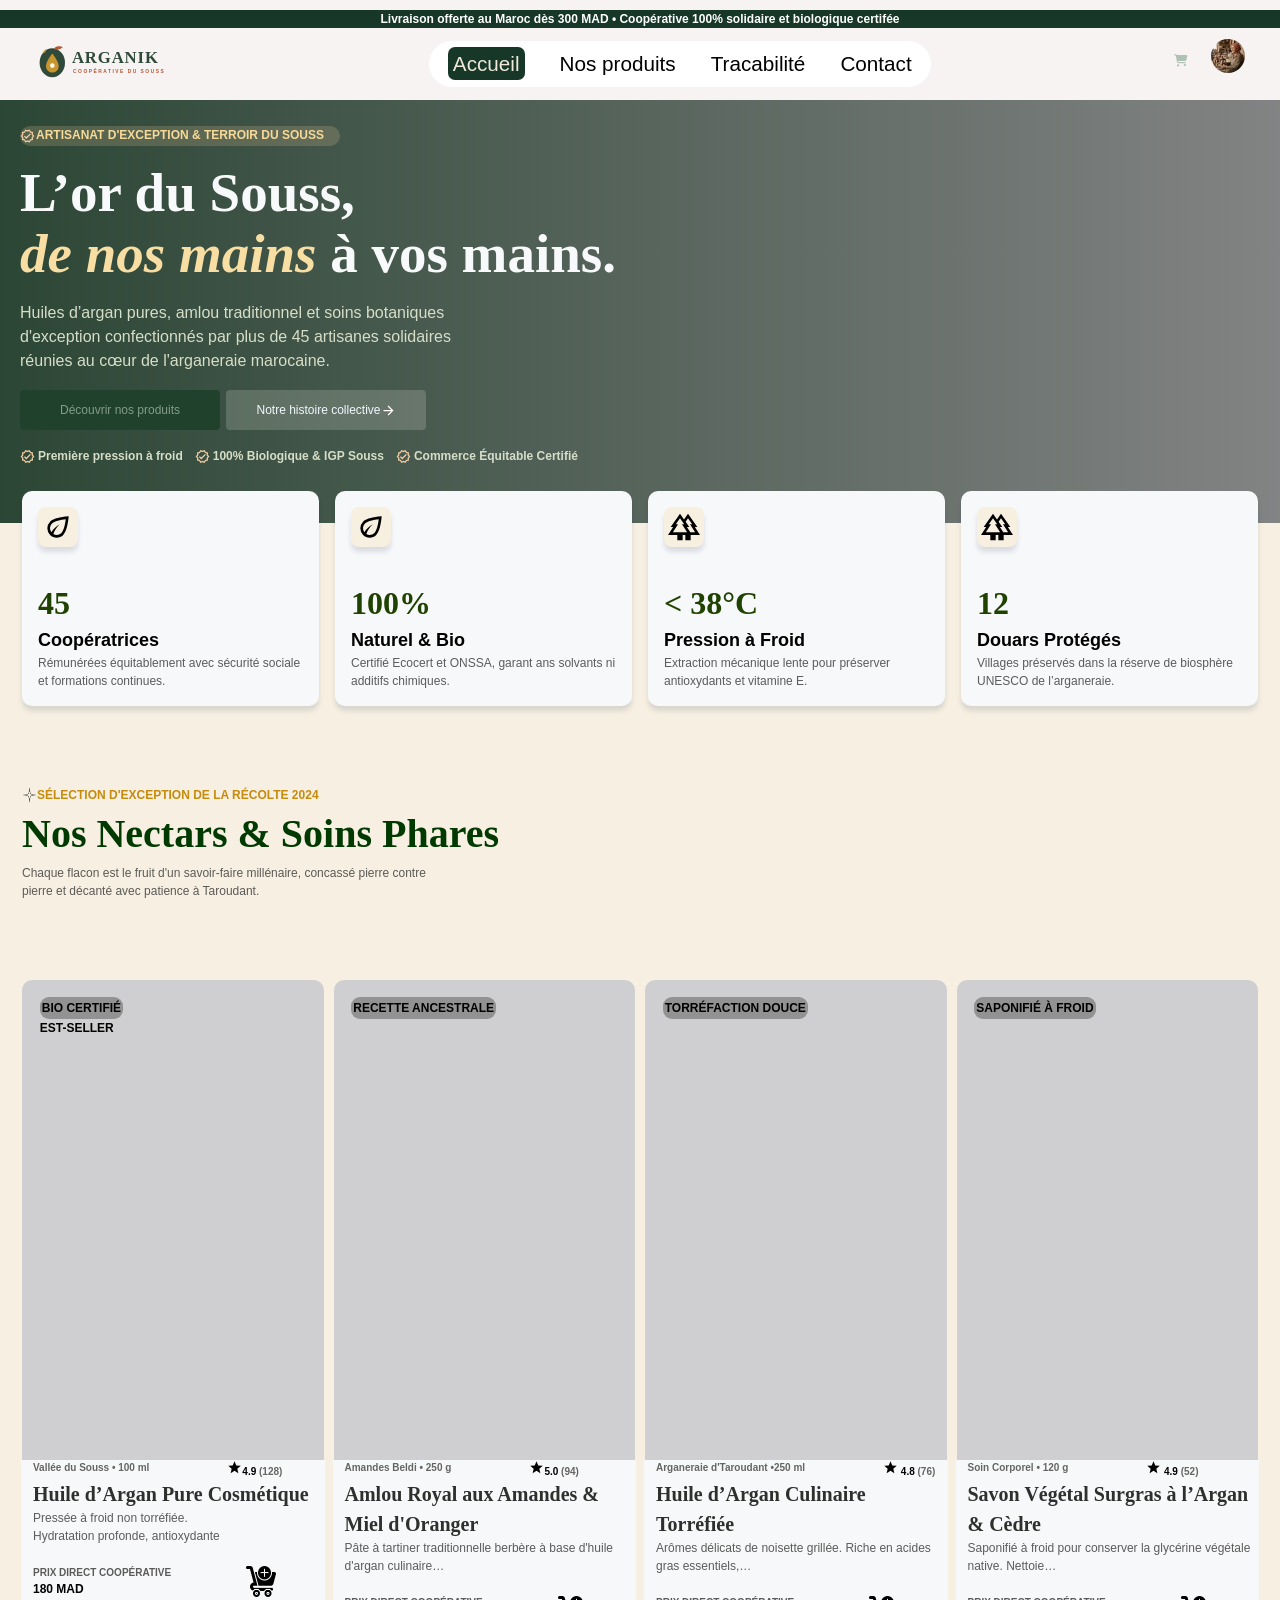
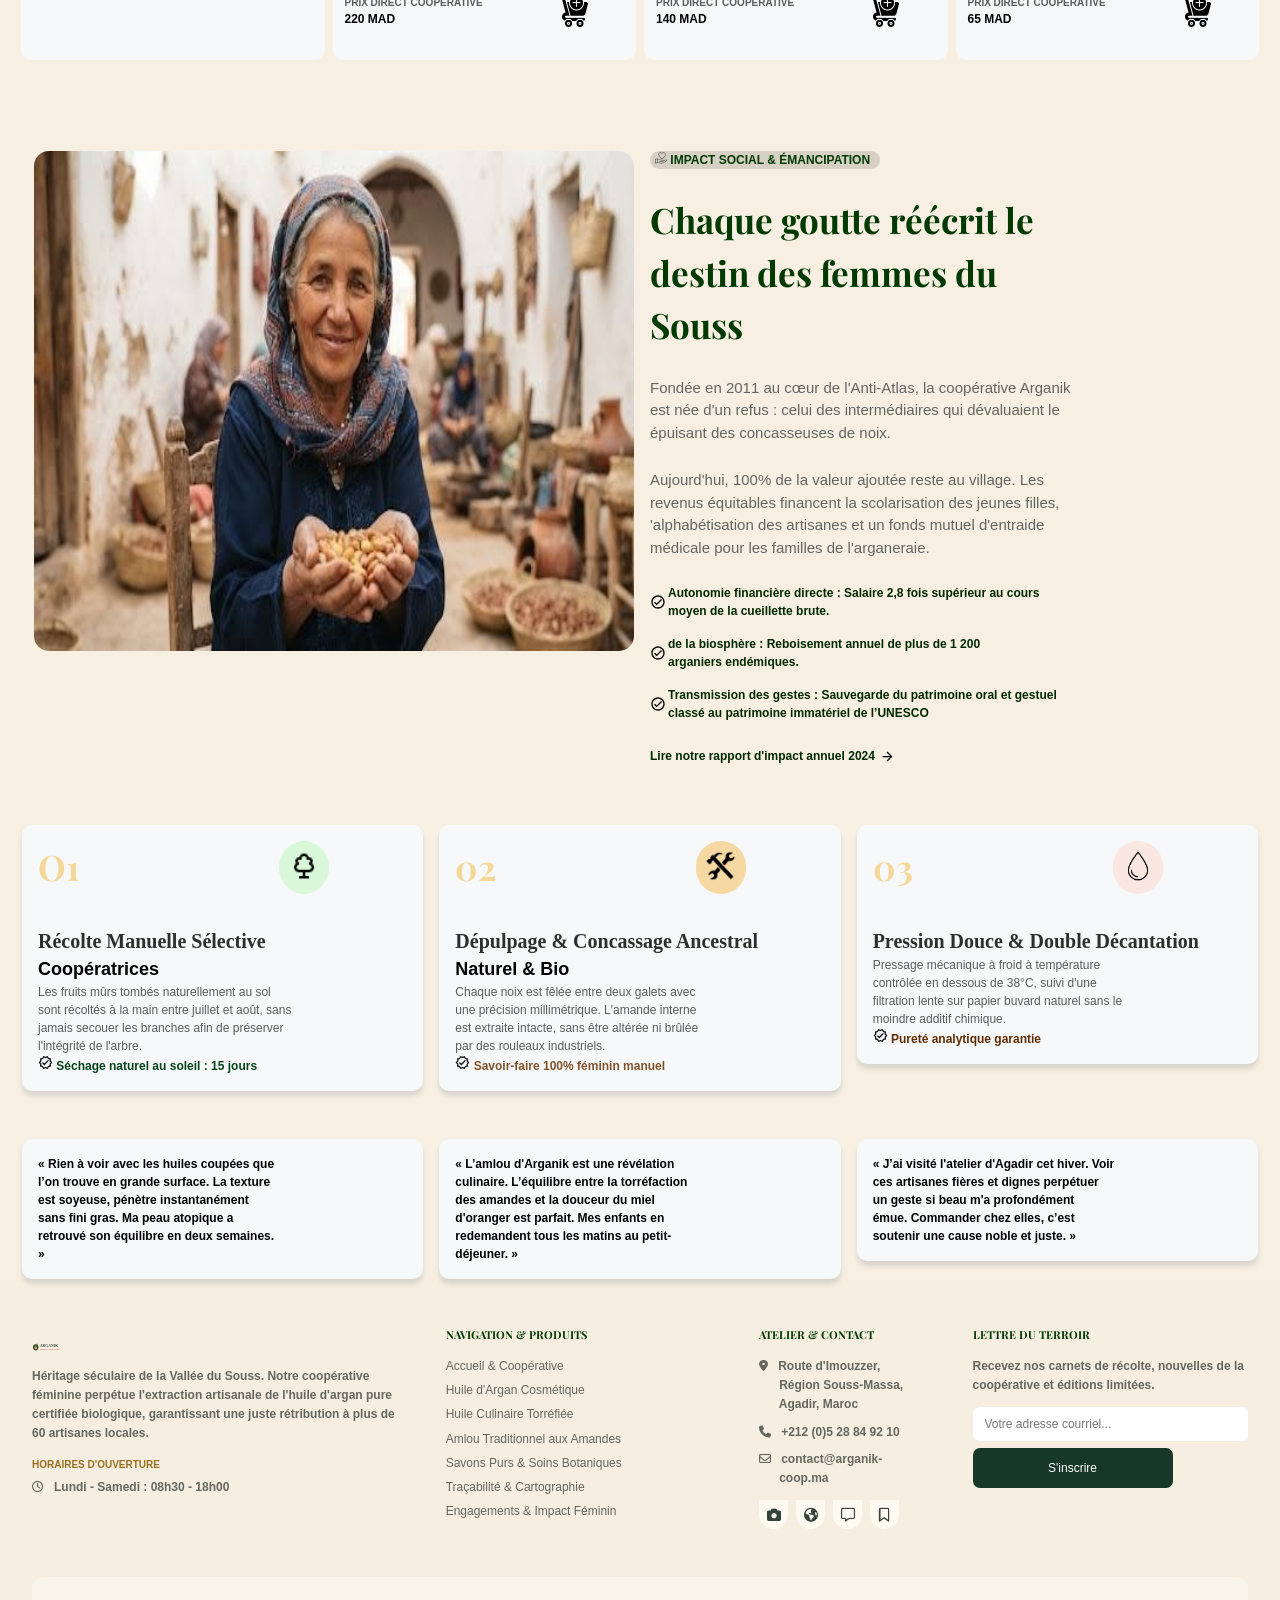
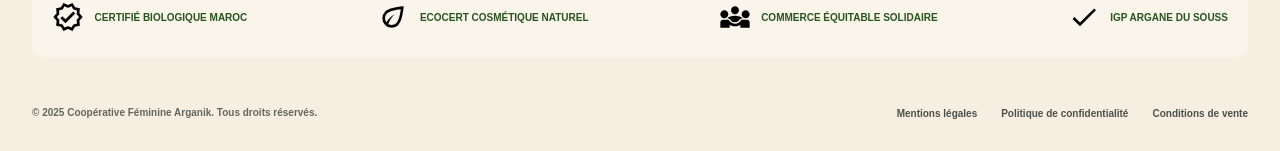
==== commit 15e92b23: "feat: Intégration des liens fonctionnant des pages" ====
--- a/index.html
+++ b/index.html
@@ -7,7 +7,7 @@
     <title>Arganik Coopirative du souss</title>
     <link rel="icon" type="image/png" sizes="32x32" href="img/logo/favicon.svg">
     <link rel="stylesheet" href="https://cdnjs.cloudflare.com/ajax/libs/font-awesome/6.5.1/css/all.min.css" integrity="sha512-DTOQO9RWCH3ppGqcWaEA1BIZOC6xxalwEsw9c2QQeAIftl+Vegovlnee1c9QX4TctnWMn13TZye+giMm8e2LwA==" crossorigin="anonymous" referrerpolicy="no-referrer" />
-    <link rel="stylesheet" href="accueil.css">
+    <link rel="stylesheet" href="accueil/accueil.css">
     <link rel="stylesheet" href="hfhk.css">
     <link href="https://fonts.googleapis.com/css2?family=Playfair+Display:wght@400;500;600;700&display=swap"
         rel="stylesheet">
@@ -26,9 +26,9 @@
                 <nav class="navbar">
                     <ul class="menu">
                         <li><a href="index.html" class="lien-actif">Accueil</a></li>
-                        <li><a href="">Nos produits</a></li>
-                        <li><a href="">Tracabilité</a></li>
-                        <li><a href="">Contact</a></li>
+                        <li><a href="produit/produit.html">Nos produits</a></li>
+                        <li><a href="tracabilite/tracabilite.html">Tracabilité</a></li>
+                        <li><a href="contact/contact.html">Contact</a></li>
                     </ul>
                 </nav>
                 <div class="profile">
@@ -274,11 +274,11 @@
       <div class="footer-links">
         <h3>NAVIGATION & PRODUITS</h3>
         <a href="#">Accueil & Coopérative</a>
-        <a href="#">Huile d'Argan Cosmétique</a>
+        <a href="fichProduit/fich.html">Huile d'Argan Cosmétique</a>
         <a href="#">Huile Culinaire Torréfiée</a>
         <a href="#">Amlou Traditionnel aux Amandes</a>
         <a href="#">Savons Purs & Soins Botaniques</a>
-        <a href="#">Traçabilité & Cartographie</a>
+        <a href="tracabilite/tracabilite.html">Traçabilité & Cartographie</a>
         <a href="#">Engagements & Impact Féminin</a>
       </div>
 
--- a/accueil/accueil.css
+++ b/accueil/accueil.css
@@ -0,0 +1,816 @@
+/* css of header  */
+* {
+    box-sizing: border-box;
+    margin: 0;
+    padding: 0;
+}
+
+html {
+    scroll-behavior: smooth;
+}
+
+body {
+    font-family: 'Inter', Arial, sans-serif;
+    font-size: 16px;
+    line-height: 1.5;
+
+    background-color: #F7F8FA;
+}
+
+/* header css */
+header .headercontainer {
+    display: grid;
+    grid-template-rows: auto 1fr;
+    align-items: center;
+    width: 100%;
+    height: 100px;
+    background-color: rgb(247, 243, 243);
+    overflow: hidden;
+
+}
+
+.headercontainer .info {
+    margin-top: 10px;
+    color: white;
+    background-color: #173728;
+    font-size: 2vh;
+    text-align: center;
+
+}
+
+.headercontainer .tete {
+
+    display: flex;
+    justify-content: space-between;
+    align-items: center;
+    height: 40px;
+    margin: 10px;
+}
+
+.tete a {
+    padding-left: 25px;
+}
+
+.logo img {
+    width: 150px;
+    height: 60px;
+}
+
+.navbar ul {
+   display: flex;
+    background-color: white;
+    color: black;
+    justify-content: space-between;
+    align-items: center;
+    padding: 2px 14px;
+    font-size: 2.3vh;
+    border-radius: 50px;
+
+
+}
+
+.navbar ul li {
+    padding: 5px;
+    text-align: center;
+
+}
+
+.profile button {
+    position: relative;
+    right: 10px;
+    top: -8px;
+    width: 32px;
+    background: none;
+    border: none;
+    cursor: pointer;
+}
+
+.profile {
+    padding-right: 25px;
+}
+
+.profile img {
+    width: 34px;
+    height: 34px;
+    border-radius: 50%;
+}
+
+.menu .lien-actif {
+    padding: 5px;
+    background-color: #173728;
+    color: rgb(240, 232, 217 ) ;
+    border-radius: 7px;
+
+}
+
+ul {
+    list-style: none;
+}
+
+a {
+    color: inherit;
+    text-decoration: none;
+}
+
+/* css of footer  */
+* {
+  margin: 0;
+  padding: 0;
+  box-sizing: border-box;
+}
+
+body {
+  font-family: Arial, sans-serif;
+}
+
+.footer {
+  background: #f5eee1;
+  color: #35443a;
+  padding: 48px 32px 30px;
+}
+
+.footer-container {
+  max-width: 1400px;
+  margin: auto;
+}
+
+.footer-top {
+  display: grid;
+  grid-template-columns: 1.5fr 1.1fr 0.7fr 1.1fr;
+  gap: 38px;
+}
+
+.footer h2 {
+  font-size: 20px;
+  margin-bottom: 14px;
+}
+
+.footer h2 span {
+  background: #f5dca7;
+  color: #80602b;
+  font-size: 10px;
+  padding: 5px 10px;
+  border-radius: 20px;
+  vertical-align: middle;
+}
+
+.footer h3 {
+  font-size: 11px;
+  margin-bottom: 14px;
+  font-weight: bold;
+}
+
+
+.footer-about img{
+    display:flex;
+    height: 40px; 
+    
+} 
+.footer p,
+.footer-links a {
+  font-size: 12px;
+  line-height: 1.6;
+  color: #65665f;
+}
+
+.footer-about p {
+  margin-bottom: 14px;
+}
+
+.footer-about h4 {
+  font-size: 10px;
+  color: #99701f;
+  margin-bottom: 6px;
+}
+
+.hours {
+  white-space: nowrap;
+}
+
+.footer-links a {
+  display: block;
+  text-decoration: none;
+  margin-bottom: 5px;
+}
+
+.footer-links a:hover,
+.legal-links a:hover {
+  color: #a47a2c;
+}
+
+.footer-contact p {
+  margin-bottom: 8px;
+}
+
+.socials {
+  display: flex;
+  gap: 8px;
+  margin-top: 12px;
+}
+
+
+.socials a {
+  display: flex;
+  justify-content: center;
+  align-items: center;
+  width: 29px;
+  height: 29px;
+  background: #fffaf1;
+  border-radius: 0 0 50% 50%;
+  color: #35443a;
+  text-decoration: none;
+  font-size: 14px;
+}
+.socials a:hover{
+  background: #a47a2c;
+}
+
+.footer-newsletter p {
+  margin-bottom: 12px;
+}
+
+.footer-newsletter form {
+  display: flex;
+  flex-direction: column;
+  gap: 7px;
+}
+
+.footer-newsletter input {
+  width: 100%;
+  padding: 10px 12px;
+  border: none;
+  border-radius: 7px;
+  background: white;
+  outline: none;
+  font-size: 12px;
+}
+
+.footer-newsletter button {
+  padding: 9px;
+  border: none;
+  border-radius: 7px;
+  background: #173728;
+  color: white;
+  cursor: pointer;
+  font-size: 12px;
+}
+
+.footer-newsletter button:hover {
+  background: #a47a2c;
+}
+
+.certifications {
+  display: flex;
+  justify-content: space-between;
+  align-items: center;
+  gap: 20px;
+  margin-top: 48px;
+  padding: 24px 20px;
+  background: #faf5eb;
+  border-radius: 12px;
+  color: #0d3e05e2;
+}
+
+.certifications div {
+  font-size: 10px;
+  font-weight: bold;
+  white-space: nowrap;
+}
+.icon1{
+display: flex;
+gap:5px;
+align-items: center;
+}
+
+.icon2{
+display: flex;
+gap:5px;
+align-items: center;
+}
+
+.icon3{
+display: flex;
+gap:5px;
+align-items: center;
+}
+
+.icon4{
+display: flex;
+gap:5px;
+align-items: center;
+}
+
+.footer-bottom {
+  display: flex;
+  justify-content: space-between;
+  align-items: center;
+  gap: 20px;
+  margin-top: 48px;
+}
+
+.footer-bottom p {
+  font-size: 10px;
+  font-weight: bold;
+}
+
+.legal-links {
+  display: flex;
+  gap: 24px;
+}
+
+.legal-links a {
+  color: #4d514b;
+  text-decoration: none;
+  font-size: 10px;
+  font-weight: bold;
+  white-space: nowrap;
+}
+
+
+
+
+
+
+
+
+
+
+
+
+.back_img{
+    background-image: linear-gradient(to right, rgba(22, 51, 32, 0.9), rgba(14, 15, 14, 0.5)) ,
+    url("img/hero/accueil-hero-cooperatrices.jpg"); 
+    background-repeat: no-repeat;
+    backface-visibility: visible;
+    background-position: center;
+    background-size: cover;
+    position:sticky;
+    width: 100%;
+    padding-bottom: 32px;
+    box-sizing: border-box;
+    min-height: auto;
+    height: 100%;
+}
+
+
+ .diffcolor{
+    color: rgb(248, 222, 163);
+    font-style: italic;
+    font-weight: 555px;
+    font-size: 55px;
+}
+
+
+h1{
+    color: rgb(247, 249, 250);
+    font-size: 55px;
+    font-family:'Times New Roman', Times, serif;
+    margin: 0%;
+    line-height: 1.1;
+    font-weight:550;
+}
+
+
+.ic1{
+    width: 15px;
+    filter: invert(83%) sepia(19%) saturate(501%)
+            hue-rotate(350deg) brightness(99%) contrast(91%);
+    padding: 2;
+}
+
+
+#disp_right{
+  display: flex;
+  flex-direction: column;
+  gap: 17px;
+   padding-left: 20px;
+   position:sticky;
+   padding-top: 26px;
+   padding-bottom: 26px;
+}
+
+
+.pet{
+    font-size: 12px;
+    color:rgb(247, 217, 152) ;
+     font-family: 'Helvetica Neue', Arial, sans-serif;
+     font-weight: bold;
+     flex-wrap: nowrap;
+}
+
+
+.aborder{
+    height: 20px;
+    width: 320px;
+    background-color:rgb(236, 201, 155,0.2);
+    display: flex;
+    flex-wrap: nowrap;
+    gap: 1px;
+    border-style: none;
+    border-radius: 10px;
+}
+
+
+.il-s1{
+    display: flex;
+    gap: 4px;
+}
+
+
+.sameicone{
+    display: flex;
+    gap: 12px;
+}
+
+
+button{
+    height: 40px;
+    width: 200px;
+    border-style: none;
+    border-radius: 4px;
+    background-color: rgb(32, 65, 43);
+    font-size: 12px;
+    font-weight: 300;
+    color: rgba(156, 179, 164, 0.8);
+    font-family: 'Inter', sans-serif;
+}
+
+
+.button{
+    display: flex;
+    gap: 6px;
+}
+
+
+.button > .button1{
+    display: flex;
+    align-items: center;
+    justify-content: center;
+    color: aliceblue;
+    background-color: rgb(230, 230, 220,0.2);
+}
+
+
+.flech{
+    width: 15px;
+    filter: brightness(0) invert(1);
+}
+.sameicone > div{
+    display: flex;
+    align-items: center;
+    gap: 3px;
+    font-size: 120px;
+    color: #d7dec8;;
+}
+.text_hueiles{
+  color: #d7dec8;
+  font-size: 16px;
+  font-weight:300 ;
+
+}
+/* css de deuxième section  */
+#sec_deux{
+  padding-left: 22px ;
+  padding-right: 22px;
+  background-color: #f7f0e2;
+  display: flex;
+  flex-direction: column;
+  gap: 80px; ;
+}
+#article1{
+  display: flex;
+  flex-direction: row;
+  justify-content:space-around;
+  gap: 16px;
+  position: relative;
+  margin-top: -32px;
+}
+.cart{
+  padding: 16px;
+  height: 100%;
+  width: 100vh; ;
+  background-color: #F7F8FA;
+  border: none;
+  border-radius: 10px;
+  box-shadow:0 5px 5px #10213c20;
+  display: flex;
+  flex-direction: column;
+  gap:32px ;
+}
+img{
+  width: 32px; 
+  
+}
+.box{
+  background-color:#f7f0e1 ;
+  width:  40px ;
+  height:40px ;
+  border: none;
+  border-radius: 8px;
+  box-shadow: 0 5px 5px #10213c20 ;
+  display: flex;
+  justify-content: center;
+  align-items: center;
+}
+.num-gras{
+  color: #1f4201;
+  font-weight:550;
+  font-family:Georgia, 'Times New Roman', Times, serif;
+  font-size: 32px;
+}
+.ptit_titre{
+  font-weight:600;
+  font-size: 18px;
+}
+.para{
+  font-size: 12px;
+  color:rgba(53, 53, 52, 0.8);
+  font-weight: initial;
+}
+#ptit2{
+  font-size:4px ;
+  display: flex;
+  color: #c68b0c;
+  letter-spacing: normal ;
+  font-weight: bold;
+  letter-spacing: 0px;
+}
+h2{
+  color:#003a00;
+  font-family: 'Cormorant Garamond', serif; 
+  letter-spacing: px;
+  line-height: ;
+  letter-spacing: normal;
+  font-size: 40px;
+}
+#article2{
+  display: flex;
+  gap:10px;
+  justify-content:space-around;
+  width: 100%;
+  height: 100%;
+}
+.produit_img1{
+  background-image:url(img/produits/huile-argan-cosmetique-02.jpg) ;
+  background-position: center;
+  background-size: cover;
+  width: 98%;
+  height: 50vh;
+  margin: 0 auto;
+  border-radius: 10px 10px 10px 10px;
+}
+.produit_img2{
+  background-image: url(img/produits/amlou-amandes-miel-03.jpg);
+  background-size: cover;
+  background-position: center;
+  width: 98%;
+    height: 50vh;
+    margin: 0 auto;
+     border-radius: 10px 10px 10px 10px;
+}
+.produit_img3{
+  background-image: url(img/produits/huile-argan-culinaire-02.jpg);
+  background-size: cover;
+  background-position: center;
+  width: 98%;
+    height: 50vh;
+    margin: 0 auto;
+     border-radius: 10px 10px 10px 10px;
+}
+.produit_img4{
+  background-image: url(img/produits/savon-vegetal-argan-cedre.jpg);
+  background-size: cover;
+  background-position: center;
+ width: 98%;
+    height: 50vh;
+    margin: 0 auto;
+     border-radius: 10px 10px 10px 10px;
+}
+.sous-titre P{
+  font-size: 10px;
+  font-weight: 700;
+  color: #656563;
+}
+span{
+  font-size: 10px;
+  font-weight: 700;
+  color: #000000;
+}
+.back_text{
+  padding-left: 12px;
+  background-color: #f7f8fa;
+  display: flex;
+  flex-direction: column;
+  gap: 20px;
+  border-radius: 0px 0px 10px 10px;
+  height: 200px;
+  margin-left: -16px ;
+  margin-right:-16px ;
+  margin-bottom: -16px;
+}
+.pri{
+  color:#5b5b5b ;
+  font-size:10px ;
+  font-weight: 700;
+  flex-wrap: nowrap;
+}
+.nom_produit{
+  color:#2e302d;
+  font-family: 'Cormorant Garamond', serif; 
+  line-height:1.5 ;
+  font-size: 20px;
+  font-weight: 700;
+}
+p{
+  font-weight: bold;
+  font-size:12px ;
+}
+
+.iticket{
+  border: none;
+  background-color: rgba(53, 53, 52, 0.4);
+  border-radius: 9px;
+  padding: 2px;;
+  display: inline-block;
+  
+}
+
+.ic2{
+    width: 20px;
+    filter: invert(60%) sepia(90%) saturate(1000%)
+            hue-rotate(1deg) brightness(99%) contrast(61%);
+    padding: 2;
+}
+.cart1{
+  padding: 15px;
+  width: 60vh;
+  background-color: #cfcfd1;
+  border: none;
+  border-radius: 10px;
+  /* box-shadow:0 5px 5px #10213c20; */
+  display: flex;
+  flex-direction: column;
+  gap:15px ;
+}
+.foot-art{
+  display: flex;
+  gap: 74px;
+}
+.sous-titre{
+  display: flex;
+  gap: 78px;
+}
+.sous-titre img{
+  width: 15px; ;
+}
+.grand_img{
+  width: 600px;
+  height: 500px;
+  border: none;
+  border-radius: 15px;
+}
+
+#article3{
+  display: flex;
+  flex-direction: row;
+  gap:16px;
+  padding: 12px;
+}
+#paragraphe{
+  display: flex;
+  flex-direction: column;
+  gap:25px;
+}
+.petit_para  img{
+  width: 15px;
+}
+
+.petit_para {
+  display: flex;
+  align-items: center;
+  gap: 5px;
+}
+h3{
+  color: #003a00;
+  font-size: 35px;
+  font-family: 'Playfair Display',Georgia,serif;
+}
+#p{
+  padding-left: 5px;
+  background-color: rgba(83, 83, 81, 0.2);
+  border:none;
+  border-radius:12px ;
+  color:#003a00;
+  font-weight: 700;
+  width: 230px;
+}
+#p img{
+  width: 12px;
+}
+.long_pra{
+  color: rgb(99, 101, 99);
+  font-weight: 100;
+  font-size:15px ;
+}
+.list_inf img{
+  width: 16px;
+}
+.list_inf{
+  color: #002700;
+  display: flex;
+  flex-direction: column;
+  gap: 15px;
+}
+.list_inf > div{
+  display: flex;
+  gap:2px;
+}
+.image_colore{
+  background-color:linear-gradient(to top, rgba(22, 51, 32, 0.9), rgba(14, 15, 14, 0.5)) ;
+}
+.petit_para{
+  color: #002700;
+}
+.box1{
+  display:flex;
+  gap: 200px;
+}
+.image1{
+  border: none;
+  width: 30px;
+  margin-top: 5px;
+}
+.image2{
+  border: none;
+  width: 30px;
+  margin-top: 5px;
+}
+.image3{
+  border: none;
+  width: 30px;
+  margin-top: 5px;
+}
+
+.box1_img1 {
+  background-color: #d9f7d9;
+  padding: 5px 10px;
+  border-radius: 50%;
+}
+.box1_img2{
+  background-color: rgb(246, 216, 162);
+  padding: 5px 10px;
+  border-radius: 50px;
+}
+.box1_img3{
+  background-color: rgb(250, 231, 226);
+  padding: 5px 10px;
+  border-radius: 50px;
+}
+.box1  p{
+  font-family: 'Playfair Display',Georgia,serif;
+  font-size: 35px;
+  color: #f5d899;
+}
+.nom_produit1{
+  color:#2e302d;
+  font-family: 'Cormorant Garamond', serif; 
+  line-height:1.5 ;
+  font-size: 20px;
+  font-weight: 600;
+}
+.sous_para1{
+  font-size: 12px;
+    color:rgb(4, 66, 24) ;
+     font-family: 'Helvetica Neue', Arial, sans-serif;
+     font-weight: bold;
+     flex-wrap: nowrap;
+}
+.sous_para2{
+  font-size: 12px;
+    color:rgb(128, 82, 42) ;
+     font-family: 'Helvetica Neue', Arial, sans-serif;
+     font-weight: bold;
+     flex-wrap: nowrap;
+}
+.sous_para3{
+  font-size: 12px;
+    color:rgb(97, 44, 1) ;
+     font-family: 'Helvetica Neue', Arial, sans-serif;
+     font-weight: bold;
+     flex-wrap: nowrap;
+}
+.ic2{
+  width: 15px;
+    filter: invert(23%) sepia(10%) saturate(501%)
+            hue-rotate(3deg) brightness(9%) contrast(95%);
+    padding: 2;
+}
+.sous_para1{
+  display: flex;
+  align-items: center;
+}
+
+
+
+
+
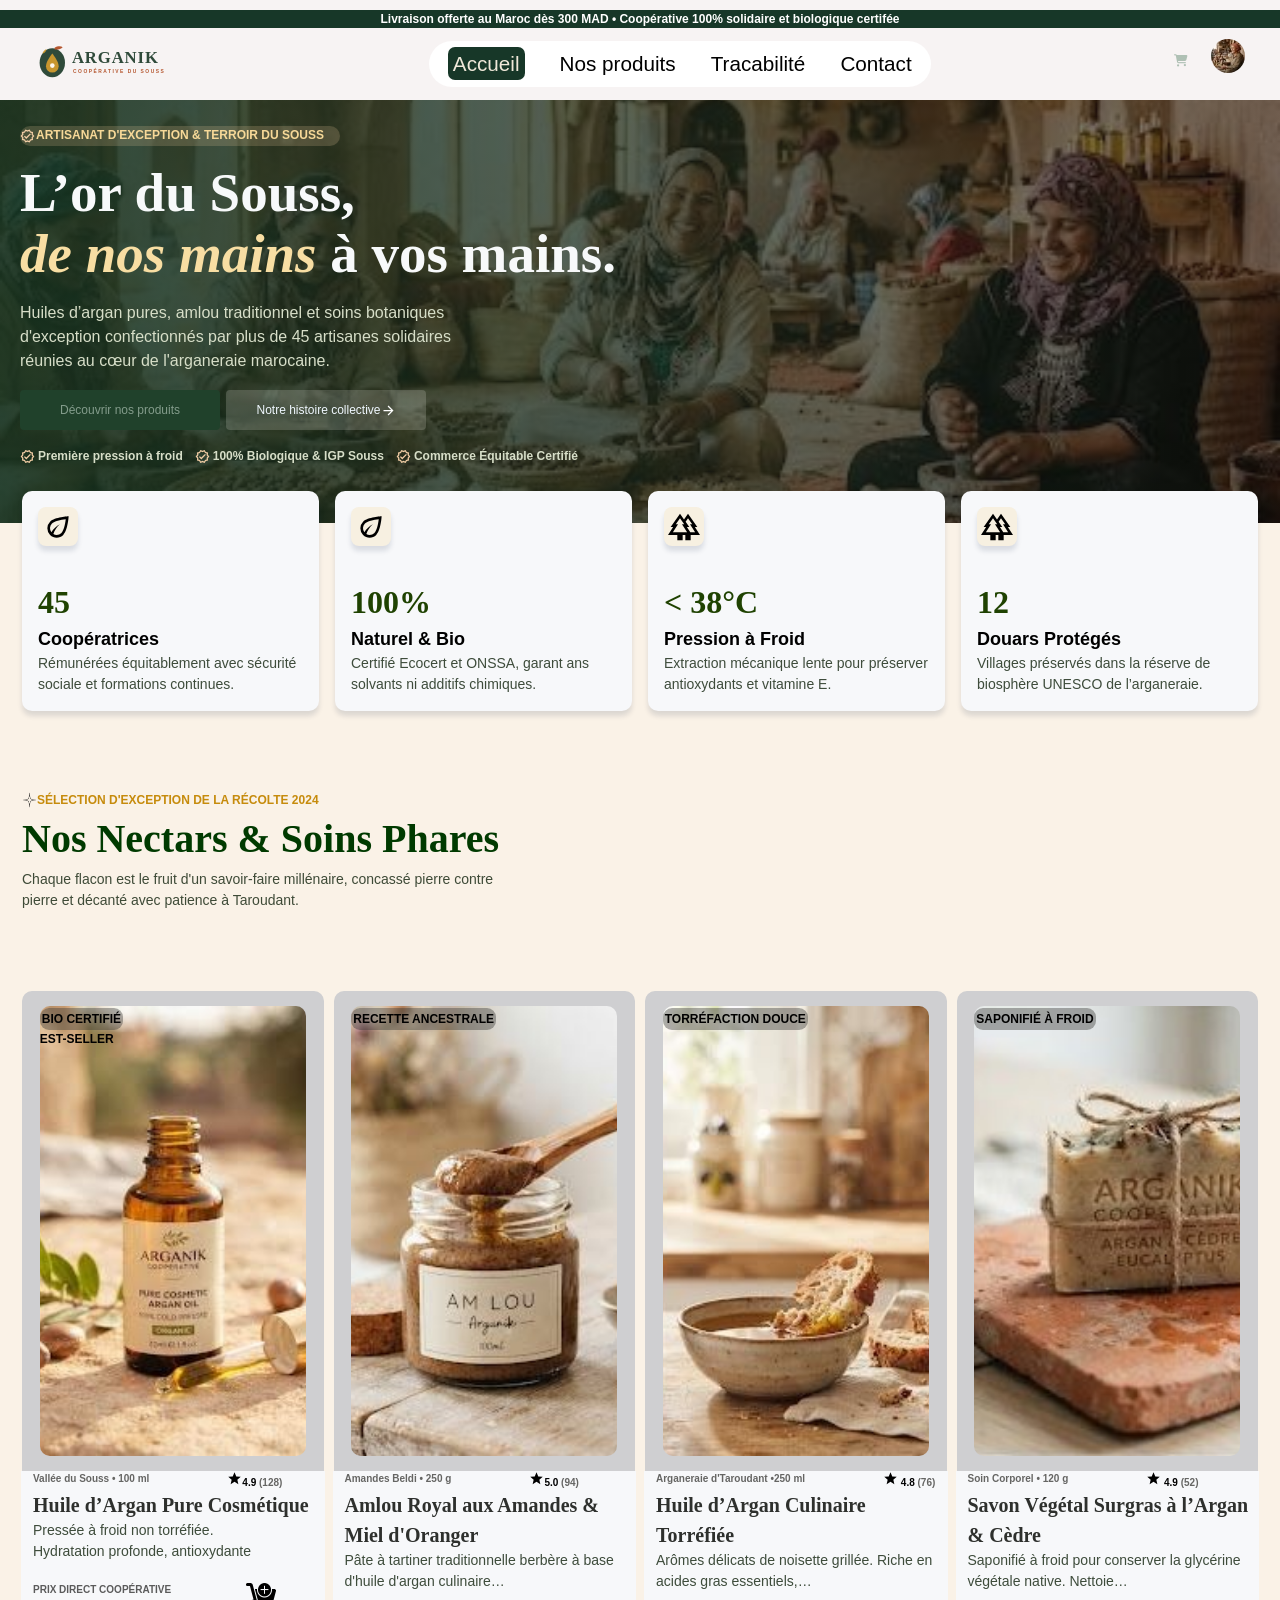
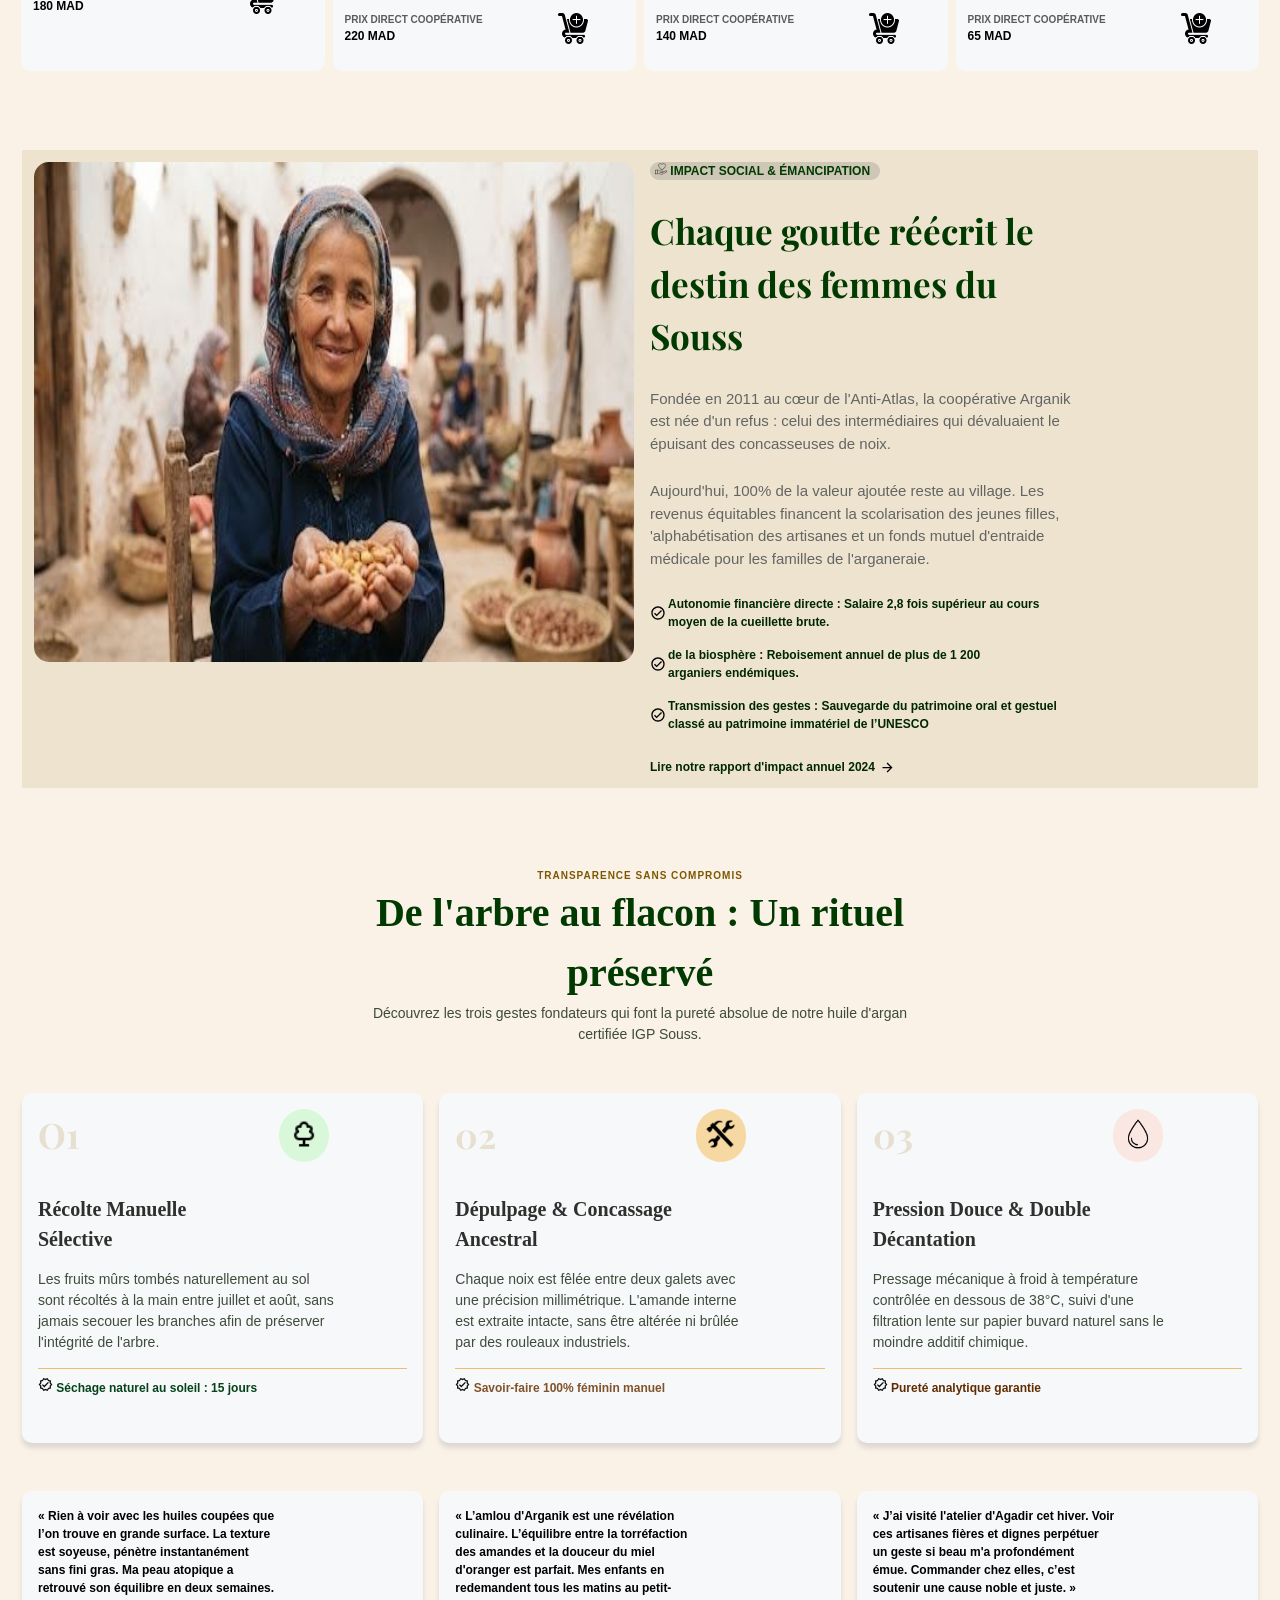
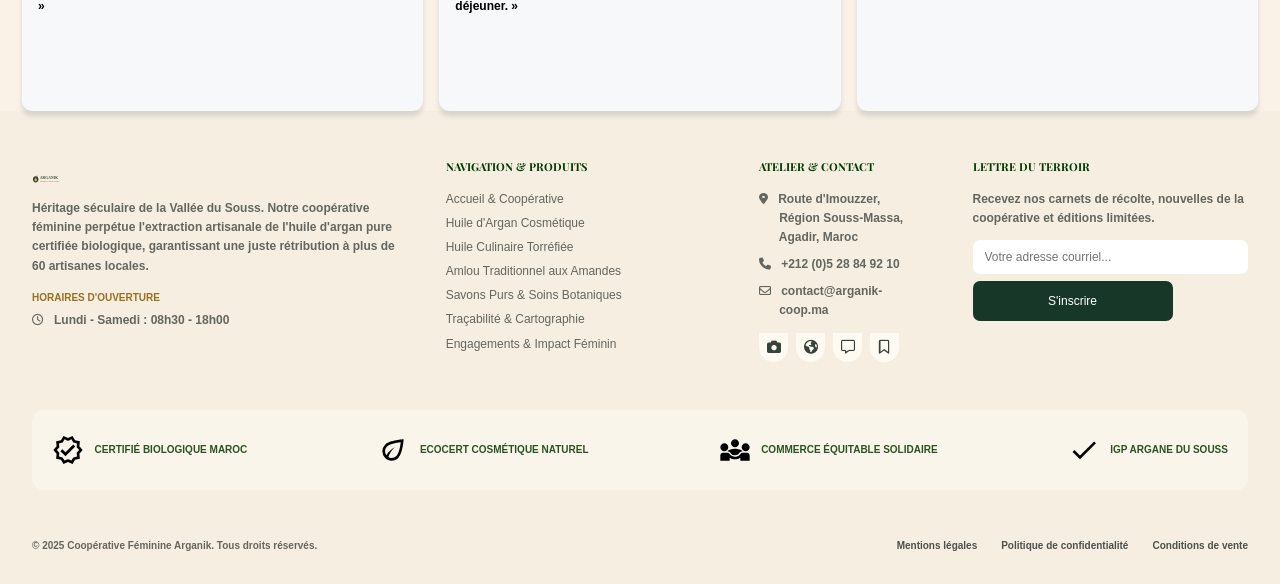
==== commit 6e605755: "addaition d'article des étapes de fabrication  huile d'argan" ====
--- a/index.html
+++ b/index.html
@@ -7,7 +7,7 @@
     <title>Arganik Coopirative du souss</title>
     <link rel="icon" type="image/png" sizes="32x32" href="img/logo/favicon.svg">
     <link rel="stylesheet" href="https://cdnjs.cloudflare.com/ajax/libs/font-awesome/6.5.1/css/all.min.css" integrity="sha512-DTOQO9RWCH3ppGqcWaEA1BIZOC6xxalwEsw9c2QQeAIftl+Vegovlnee1c9QX4TctnWMn13TZye+giMm8e2LwA==" crossorigin="anonymous" referrerpolicy="no-referrer" />
-    <link rel="stylesheet" href="accueil/accueil.css">
+    <link rel="stylesheet" href="accueil.css">
     <link rel="stylesheet" href="hfhk.css">
     <link href="https://fonts.googleapis.com/css2?family=Playfair+Display:wght@400;500;600;700&display=swap"
         rel="stylesheet">
@@ -26,9 +26,9 @@
                 <nav class="navbar">
                     <ul class="menu">
                         <li><a href="index.html" class="lien-actif">Accueil</a></li>
-                        <li><a href="produit/produit.html">Nos produits</a></li>
-                        <li><a href="tracabilite/tracabilite.html">Tracabilité</a></li>
-                        <li><a href="contact/contact.html">Contact</a></li>
+                        <li><a href="">Nos produits</a></li>
+                        <li><a href="">Tracabilité</a></li>
+                        <li><a href="">Contact</a></li>
                     </ul>
                 </nav>
                 <div class="profile">
@@ -188,7 +188,7 @@
           </div>
         </article>
       </article>
-      <article id="article3">
+      <article id="article3" class="diff_background">
         <div class="image_colorer"><img class="grand_img" src="img/accueil/impact-presidente-fatima-zahra.jpg"></div>
         <div id="paragraphe">
           <p id="p"><img src="img/accueil/care.png"> IMPACT SOCIAL & ÉMANCIPATION</p>
@@ -206,30 +206,38 @@
         </div>
       </article>
 
-         <article id="article1">
-        <div class="cart">
+      <article class="article4">
+          <p>TRANSPARENCE SANS COMPROMIS</p>
+          <h2>De l'arbre au flacon : Un rituel<br>préservé</h2>
+          <p class="para">Découvrez les trois gestes fondateurs qui font la pureté absolue de notre huile d'argan<br>certifiée IGP Souss.</p>
+      </article>
+      <article id="article1" >
+        <div  class="cart2">
           <div class="box1"><p>O1</p><div class="box1_img1"><img class="image1" src="img/accueil/icons8-deciduous-tree-24.png" class="icones_border"></div></div>
-           <div>
-             <p class="nom_produit1">Récolte Manuelle Sélective</p> 
-             <p class="ptit_titre">Coopératrices</p>
-             <p class="para">Les fruits mûrs tombés naturellement au sol<br>sont récoltés à la main entre juillet et août, sans<br>jamais secouer les branches afin de préserver<br>l'intégrité de l'arbre.</p>
+           <div class="cont_étap">
+             <p class="nom_produit1">Récolte Manuelle <br>Sélective</p> 
+             <p class="para" >Les fruits mûrs tombés naturellement au sol<br>sont récoltés à la main entre juillet et août, sans<br>jamais secouer les branches afin de préserver<br>l'intégrité de l'arbre.</p>
+             <div class="space_between"><div class="line"></div>
              <div class="sous_para1"><p ><img src="icons/certifie.svg" class="ic2"> Séchage naturel au soleil : 15 jours</p></div>
+             </div>
            </div>
         </div>
-        <div class="cart">
+        <div  class="cart2">
           <div class="box1"><p>02</p><div class="box1_img2"><img class="image2" src="img/accueil/icons8-hummer-67.png" class="icones_border"></div></div>
-            <div>
-              <p class="nom_produit1">Dépulpage & Concassage Ancestral</p>
-              <p class="ptit_titre" >Naturel & Bio</p>
+            <div class="cont_étap">
+              <p class="nom_produit1">Dépulpage & Concassage<br> Ancestral</p>
               <p class="para">Chaque noix est fêlée entre deux galets avec<br>une précision millimétrique. L'amande interne<br>est extraite intacte, sans être altérée ni brûlée<br>par des rouleaux industriels.</p>
+             <div class="space_between"><div class="line"></div>
               <div class="sous_para1"><p class="sous_para2"><img src="icons/certifie.svg" class="ic2"> Savoir-faire 100% féminin manuel</p></div>
-            </div>
-        </div>
-        <div class="cart">
+               </div>
+            </div>
+        </div>
+        <div class="cart2">
           <div class="box1"><p>03</p><div class="box1_img3"><img class="image3" src="img/accueil/icons8-drop-of-blood-50.png" class="icones_border"></div></div>
-            <div>
-             <p class="nom_produit1">Pression Douce & Double Décantation</p>
-             <p class="para">Pressage mécanique à froid à température<br>contrôlée en dessous de 38°C, suivi d'une<br>filtration lente sur papier buvard naturel sans le<br>moindre additif chimique.</p>
+            <div class="cont_étap">
+             <p class="nom_produit1">Pression Douce & Double<br>Décantation</p>
+              <p class="para">Pressage mécanique à froid à température<br>contrôlée en dessous de 38°C, suivi d'une<br>filtration lente sur papier buvard naturel sans le<br>moindre additif chimique.</p>
+            <div class="space_between"><div class="line"></div>
              <div class="sous_para1"><p class="sous_para3"><img src="icons/certifie.svg" class="ic2"> Pureté analytique garantie</p></div>
             </div>
         </div>
@@ -274,11 +282,11 @@
       <div class="footer-links">
         <h3>NAVIGATION & PRODUITS</h3>
         <a href="#">Accueil & Coopérative</a>
-        <a href="fichProduit/fich.html">Huile d'Argan Cosmétique</a>
+        <a href="#">Huile d'Argan Cosmétique</a>
         <a href="#">Huile Culinaire Torréfiée</a>
         <a href="#">Amlou Traditionnel aux Amandes</a>
         <a href="#">Savons Purs & Soins Botaniques</a>
-        <a href="tracabilite/tracabilite.html">Traçabilité & Cartographie</a>
+        <a href="#">Traçabilité & Cartographie</a>
         <a href="#">Engagements & Impact Féminin</a>
       </div>
 
--- a/accueil.css
+++ b/accueil.css
@@ -0,0 +1,855 @@
+/* css of header  */
+* {
+    box-sizing: border-box;
+    margin: 0;
+    padding: 0;
+}
+
+html {
+    scroll-behavior: smooth;
+}
+
+body {
+    font-family: 'Inter', Arial, sans-serif;
+    font-size: 16px;
+    line-height: 1.5;
+
+    background-color: #F7F8FA;
+}
+
+/* header css */
+header .headercontainer {
+    display: grid;
+    grid-template-rows: auto 1fr;
+    align-items: center;
+    width: 100%;
+    height: 100px;
+    background-color: rgb(247, 243, 243);
+    overflow: hidden;
+
+}
+
+.headercontainer .info {
+    margin-top: 10px;
+    color: white;
+    background-color: #173728;
+    font-size: 2vh;
+    text-align: center;
+
+}
+
+.headercontainer .tete {
+
+    display: flex;
+    justify-content: space-between;
+    align-items: center;
+    height: 40px;
+    margin: 10px;
+}
+
+.tete a {
+    padding-left: 25px;
+}
+
+.logo img {
+    width: 150px;
+    height: 60px;
+}
+
+.navbar ul {
+   display: flex;
+    background-color: white;
+    color: black;
+    justify-content: space-between;
+    align-items: center;
+    padding: 2px 14px;
+    font-size: 2.3vh;
+    border-radius: 50px;
+
+
+}
+
+.navbar ul li {
+    padding: 5px;
+    text-align: center;
+
+}
+
+.profile button {
+    position: relative;
+    right: 10px;
+    top: -8px;
+    width: 32px;
+    background: none;
+    border: none;
+    cursor: pointer;
+}
+
+.profile {
+    padding-right: 25px;
+}
+
+.profile img {
+    width: 34px;
+    height: 34px;
+    border-radius: 50%;
+}
+
+.menu .lien-actif {
+    padding: 5px;
+    background-color: #173728;
+    color: rgb(240, 232, 217 ) ;
+    border-radius: 7px;
+
+}
+
+ul {
+    list-style: none;
+}
+
+a {
+    color: inherit;
+    text-decoration: none;
+}
+
+/* css of footer  */
+* {
+  margin: 0;
+  padding: 0;
+  box-sizing: border-box;
+}
+
+body {
+  font-family: Arial, sans-serif;
+}
+
+.footer {
+  background: #f5eee1;
+  color: #35443a;
+  padding: 48px 32px 30px;
+}
+
+.footer-container {
+  max-width: 1400px;
+  margin: auto;
+}
+
+.footer-top {
+  display: grid;
+  grid-template-columns: 1.5fr 1.1fr 0.7fr 1.1fr;
+  gap: 38px;
+}
+
+.footer h2 {
+  font-size: 20px;
+  margin-bottom: 14px;
+}
+
+.footer h2 span {
+  background: #f5dca7;
+  color: #80602b;
+  font-size: 10px;
+  padding: 5px 10px;
+  border-radius: 20px;
+  vertical-align: middle;
+}
+
+.footer h3 {
+  font-size: 11px;
+  margin-bottom: 14px;
+  font-weight: bold;
+}
+
+
+.footer-about img{
+    display:flex;
+    height: 40px; 
+    
+} 
+.footer p,
+.footer-links a {
+  font-size: 12px;
+  line-height: 1.6;
+  color: #65665f;
+}
+
+.footer-about p {
+  margin-bottom: 14px;
+}
+
+.footer-about h4 {
+  font-size: 10px;
+  color: #99701f;
+  margin-bottom: 6px;
+}
+
+.hours {
+  white-space: nowrap;
+}
+
+.footer-links a {
+  display: block;
+  text-decoration: none;
+  margin-bottom: 5px;
+}
+
+.footer-links a:hover,
+.legal-links a:hover {
+  color: #a47a2c;
+}
+
+.footer-contact p {
+  margin-bottom: 8px;
+}
+
+.socials {
+  display: flex;
+  gap: 8px;
+  margin-top: 12px;
+}
+
+
+.socials a {
+  display: flex;
+  justify-content: center;
+  align-items: center;
+  width: 29px;
+  height: 29px;
+  background: #fffaf1;
+  border-radius: 0 0 50% 50%;
+  color: #35443a;
+  text-decoration: none;
+  font-size: 14px;
+}
+.socials a:hover{
+  background: #a47a2c;
+}
+
+.footer-newsletter p {
+  margin-bottom: 12px;
+}
+
+.footer-newsletter form {
+  display: flex;
+  flex-direction: column;
+  gap: 7px;
+}
+
+.footer-newsletter input {
+  width: 100%;
+  padding: 10px 12px;
+  border: none;
+  border-radius: 7px;
+  background: white;
+  outline: none;
+  font-size: 12px;
+}
+
+.footer-newsletter button {
+  padding: 9px;
+  border: none;
+  border-radius: 7px;
+  background: #173728;
+  color: white;
+  cursor: pointer;
+  font-size: 12px;
+}
+
+.footer-newsletter button:hover {
+  background: #a47a2c;
+}
+
+.certifications {
+  display: flex;
+  justify-content: space-between;
+  align-items: center;
+  gap: 20px;
+  margin-top: 48px;
+  padding: 24px 20px;
+  background: #faf5eb;
+  border-radius: 12px;
+  color: #0d3e05e2;
+}
+
+.certifications div {
+  font-size: 10px;
+  font-weight: bold;
+  white-space: nowrap;
+}
+.icon1{
+display: flex;
+gap:5px;
+align-items: center;
+}
+
+.icon2{
+display: flex;
+gap:5px;
+align-items: center;
+}
+
+.icon3{
+display: flex;
+gap:5px;
+align-items: center;
+}
+
+.icon4{
+display: flex;
+gap:5px;
+align-items: center;
+}
+
+.footer-bottom {
+  display: flex;
+  justify-content: space-between;
+  align-items: center;
+  gap: 20px;
+  margin-top: 48px;
+}
+
+.footer-bottom p {
+  font-size: 10px;
+  font-weight: bold;
+}
+
+.legal-links {
+  display: flex;
+  gap: 24px;
+}
+
+.legal-links a {
+  color: #4d514b;
+  text-decoration: none;
+  font-size: 10px;
+  font-weight: bold;
+  white-space: nowrap;
+}
+
+
+
+
+
+
+
+
+
+
+
+
+.back_img{
+    background-image: linear-gradient(to right, rgba(22, 51, 32, 0.9), rgba(14, 15, 14, 0.5)) ,
+    url("img/hero/accueil-hero-cooperatrices.jpg"); 
+    background-repeat: no-repeat;
+    backface-visibility: visible;
+    background-position: center;
+    background-size: cover;
+    position:sticky;
+    width: 100%;
+    padding-bottom: 32px;
+    box-sizing: border-box;
+    min-height: auto;
+    height: 100%;
+}
+
+
+ .diffcolor{
+    color: rgb(248, 222, 163);
+    font-style: italic;
+    font-weight: 555px;
+    font-size: 55px;
+}
+
+
+h1{
+    color: rgb(247, 249, 250);
+    font-size: 55px;
+    font-family:'Times New Roman', Times, serif;
+    margin: 0%;
+    line-height: 1.1;
+    font-weight:550;
+}
+
+
+.ic1{
+    width: 15px;
+    filter: invert(83%) sepia(19%) saturate(501%)
+            hue-rotate(350deg) brightness(99%) contrast(91%);
+    padding: 2;
+}
+
+
+#disp_right{
+  display: flex;
+  flex-direction: column;
+  gap: 17px;
+   padding-left: 20px;
+   position:sticky;
+   padding-top: 26px;
+   padding-bottom: 26px;
+}
+
+
+.pet{
+    font-size: 12px;
+    color:rgb(247, 217, 152) ;
+     font-family: 'Helvetica Neue', Arial, sans-serif;
+     font-weight: bold;
+     flex-wrap: nowrap;
+}
+
+
+.aborder{
+    height: 20px;
+    width: 320px;
+    background-color:rgb(236, 201, 155,0.2);
+    display: flex;
+    flex-wrap: nowrap;
+    gap: 1px;
+    border-style: none;
+    border-radius: 10px;
+}
+
+
+.il-s1{
+    display: flex;
+    gap: 4px;
+}
+
+
+.sameicone{
+    display: flex;
+    gap: 12px;
+}
+
+
+button{
+    height: 40px;
+    width: 200px;
+    border-style: none;
+    border-radius: 4px;
+    background-color: rgb(32, 65, 43);
+    font-size: 12px;
+    font-weight: 300;
+    color: rgba(156, 179, 164, 0.8);
+    font-family: 'Inter', sans-serif;
+}
+
+
+.button{
+    display: flex;
+    gap: 6px;
+}
+
+
+.button > .button1{
+    display: flex;
+    align-items: center;
+    justify-content: center;
+    color: aliceblue;
+    background-color: rgb(230, 230, 220,0.2);
+}
+
+
+.flech{
+    width: 15px;
+    filter: brightness(0) invert(1);
+}
+.sameicone > div{
+    display: flex;
+    align-items: center;
+    gap: 3px;
+    font-size: 120px;
+    color: #d7dec8;;
+}
+.text_hueiles{
+  color: #d7dec8;
+  font-size: 16px;
+  font-weight:300 ;
+
+}
+/* css de deuxième section  */
+#sec_deux{
+  padding-left: 22px ;
+  padding-right: 22px;
+  background-color: #faf2e7;
+  display: flex;
+  flex-direction: column;
+  gap: 80px; ;
+}
+#article1{
+  display: flex;
+  flex-direction: row;
+  justify-content:space-around;
+  gap: 16px;
+  position: relative;
+  margin-top: -32px;
+}
+.cart{
+  padding: 16px;
+  height: 220px;
+  width: 100vh; ;
+  background-color: #F7F8FA;
+  border: none;
+  border-radius: 10px;
+  box-shadow:0 5px 5px #10213c20;
+  display: flex;
+  flex-direction: column;
+  gap:32px ;
+}
+img{
+  width: 32px; 
+  
+}
+.box{
+  background-color:#f7f0e1 ;
+  width:  40px ;
+  height:40px ;
+  border: none;
+  border-radius: 8px;
+  box-shadow: 0 5px 5px #10213c20 ;
+  display: flex;
+  justify-content: center;
+  align-items: center;
+}
+.num-gras{
+  color: #1f4201;
+  font-weight:550;
+  font-family:Georgia, 'Times New Roman', Times, serif;
+  font-size: 32px;
+}
+.ptit_titre{
+  font-weight:600;
+  font-size: 18px;
+}
+.para{
+  font-size: 14px;
+  color:rgba(15, 33, 11, 0.8);
+  font-weight: initial;
+}
+#ptit2{
+  font-size:4px ;
+  display: flex;
+  color: #c68b0c;
+  letter-spacing: normal ;
+  font-weight: bold;
+  letter-spacing: 0px;
+}
+h2{
+  color:#003a00;
+  font-family: 'Cormorant Garamond', serif; 
+  letter-spacing: normal;
+  font-size: 40px;
+}
+#article2{
+  display: flex;
+  gap:10px;
+  justify-content:space-around;
+  width: 100%;
+  height: 100%;
+}
+.produit_img1{
+  background-image:url(img/produits/huile-argan-cosmetique-02.jpg) ;
+  background-position: center;
+  background-size: cover;
+  width: 98%;
+  height: 50vh;
+  margin: 0 auto;
+  border-radius: 10px 10px 10px 10px;
+}
+.produit_img2{
+  background-image: url(img/produits/amlou-amandes-miel-03.jpg);
+  background-size: cover;
+  background-position: center;
+  width: 98%;
+    height: 50vh;
+    margin: 0 auto;
+     border-radius: 10px 10px 10px 10px;
+}
+.produit_img3{
+  background-image: url(img/produits/huile-argan-culinaire-02.jpg);
+  background-size: cover;
+  background-position: center;
+  width: 98%;
+    height: 50vh;
+    margin: 0 auto;
+     border-radius: 10px 10px 10px 10px;
+}
+.produit_img4{
+  background-image: url(img/produits/savon-vegetal-argan-cedre.jpg);
+  background-size: cover;
+  background-position: center;
+ width: 98%;
+    height: 50vh;
+    margin: 0 auto;
+     border-radius: 10px 10px 10px 10px;
+}
+.sous-titre P{
+  font-size: 10px;
+  font-weight: 700;
+  color: #656563;
+}
+span{
+  font-size: 10px;
+  font-weight: 700;
+  color: #000000;
+}
+.back_text{
+  padding-left: 12px;
+  background-color: #f7f8fa;
+  display: flex;
+  flex-direction: column;
+  gap: 20px;
+  border-radius: 0px 0px 10px 10px;
+  height: 200px;
+  margin-left: -16px ;
+  margin-right:-16px ;
+  margin-bottom: -16px;
+}
+.pri{
+  color:#5b5b5b ;
+  font-size:10px ;
+  font-weight: 700;
+  flex-wrap: nowrap;
+}
+.nom_produit{
+  color:#2e302d;
+  font-family: 'Cormorant Garamond', serif; 
+  line-height:1.5 ;
+  font-size: 20px;
+  font-weight: 700;
+}
+p{
+  font-weight: bold;
+  font-size:12px ;
+}
+
+.iticket{
+  border: none;
+  background-color: rgba(53, 53, 52, 0.4);
+  border-radius: 9px;
+  padding: 2px;;
+  display: inline-block;
+  
+}
+
+.ic2{
+    width: 20px;
+    filter: invert(60%) sepia(90%) saturate(1000%)
+            hue-rotate(1deg) brightness(99%) contrast(61%);
+    padding: 2;
+}
+.cart1{
+  padding: 15px;
+  width: 60vh;
+  background-color: #cfcfd1;
+  border: none;
+  border-radius: 10px;
+  /* box-shadow:0 5px 5px #10213c20; */
+  display: flex;
+  flex-direction: column;
+  gap:15px ;
+}
+.foot-art{
+  display: flex;
+  gap: 74px;
+}
+.sous-titre{
+  display: flex;
+  gap: 78px;
+}
+.sous-titre img{
+  width: 15px; ;
+}
+.grand_img{
+  width: 600px;
+  height: 500px;
+  border: none;
+  border-radius: 15px;
+}
+
+#article3{
+  display: flex;
+  flex-direction: row;
+  gap:16px;
+  padding: 12px;
+}
+#paragraphe{
+  display: flex;
+  flex-direction: column;
+  gap:25px;
+}
+.petit_para  img{
+  width: 15px;
+}
+
+.petit_para {
+  display: flex;
+  align-items: center;
+  gap: 5px;
+}
+h3{
+  color: #003a00;
+  font-size: 35px;
+  font-family: 'Playfair Display',Georgia,serif;
+}
+#p{
+  padding-left: 5px;
+  background-color: rgba(83, 83, 81, 0.2);
+  border:none;
+  border-radius:12px ;
+  color:#003a00;
+  font-weight: 700;
+  width: 230px;
+}
+#p img{
+  width: 12px;
+}
+.long_pra{
+  color: rgb(99, 101, 99);
+  font-weight: 100;
+  font-size:15px ;
+}
+.list_inf img{
+  width: 16px;
+}
+.list_inf{
+  color: #002700;
+  display: flex;
+  flex-direction: column;
+  gap: 15px;
+}
+.list_inf > div{
+  display: flex;
+  gap:2px;
+}
+.image_colore{
+  background-color:linear-gradient(to top, rgba(22, 51, 32, 0.9), rgba(14, 15, 14, 0.5)) ;
+}
+.petit_para{
+  color: #002700;
+}
+.box1{
+  display:flex;
+  gap: 200px;
+}
+.image1{
+  border: none;
+  width: 30px;
+  margin-top: 5px;
+}
+.image2{
+  border: none;
+  width: 30px;
+  margin-top: 5px;
+}
+.image3{
+  border: none;
+  width: 30px;
+  margin-top: 5px;
+}
+
+.box1_img1 {
+  background-color: #d9f7d9;
+  padding: 5px 10px;
+  border-radius: 50%;
+}
+.box1_img2{
+  background-color: rgb(246, 216, 162);
+  padding: 5px 10px;
+  border-radius: 50px;
+}
+.box1_img3{
+  background-color: rgb(250, 231, 226);
+  padding: 5px 10px;
+  border-radius: 50px;
+}
+.box1  p{
+  font-family: 'Playfair Display',Georgia,serif;
+  font-size: 35px;
+  color: #e7dfcf;
+}
+.nom_produit1{
+  color:#2e302d;
+  font-family: 'Cormorant Garamond', serif; 
+  line-height:1.5 ;
+  font-size: 20px;
+  font-weight: 600;
+}
+.sous_para1{
+  font-size: 12px;
+    color:rgb(4, 66, 24) ;
+     font-family: 'Helvetica Neue', Arial, sans-serif;
+     font-weight: bold;
+     flex-wrap: nowrap;
+}
+.sous_para2{
+  font-size: 12px;
+    color:rgb(128, 82, 42) ;
+     font-family: 'Helvetica Neue', Arial, sans-serif;
+     font-weight: bold;
+     flex-wrap: nowrap;
+}
+.sous_para3{
+  font-size: 12px;
+    color:rgb(97, 44, 1) ;
+     font-family: 'Helvetica Neue', Arial, sans-serif;
+     font-weight: bold;
+     flex-wrap: nowrap;
+}
+.ic2{
+  width: 15px;
+    filter: invert(23%) sepia(10%) saturate(501%)
+            hue-rotate(3deg) brightness(9%) contrast(95%);
+    padding: 2;
+}
+.sous_para1{
+  display: flex;
+  align-items: center;
+  gap:1px;
+}
+.diff_background{
+  background-color:rgb(237, 227, 207) ;
+}
+.article4{
+  text-align: center;
+}
+.article4 :first-child{
+  color: #7e5702;
+  letter-spacing: 1px;
+  font-size: 10px;
+}
+.line{
+  position: relative;
+  width: 100%;
+  height: 1px;
+  background-color: #efbe69;
+}
+.cont_étap{
+  display: flex;
+  flex-direction: column;
+  gap: 15px;
+}
+.cart2{
+  height: 350px;
+   padding: 16px;
+  width: 70vh; 
+  background-color: #F7F8FA;
+  border: none;
+  border-radius: 10px;
+  box-shadow:0 5px 5px #10213c20;
+  display: flex;
+  flex-direction: column;
+  gap:32px ;
+}
+.space_between{
+  display: flex;
+  flex-direction: column;
+  gap:8px
+}
+
+
+
+
+
+
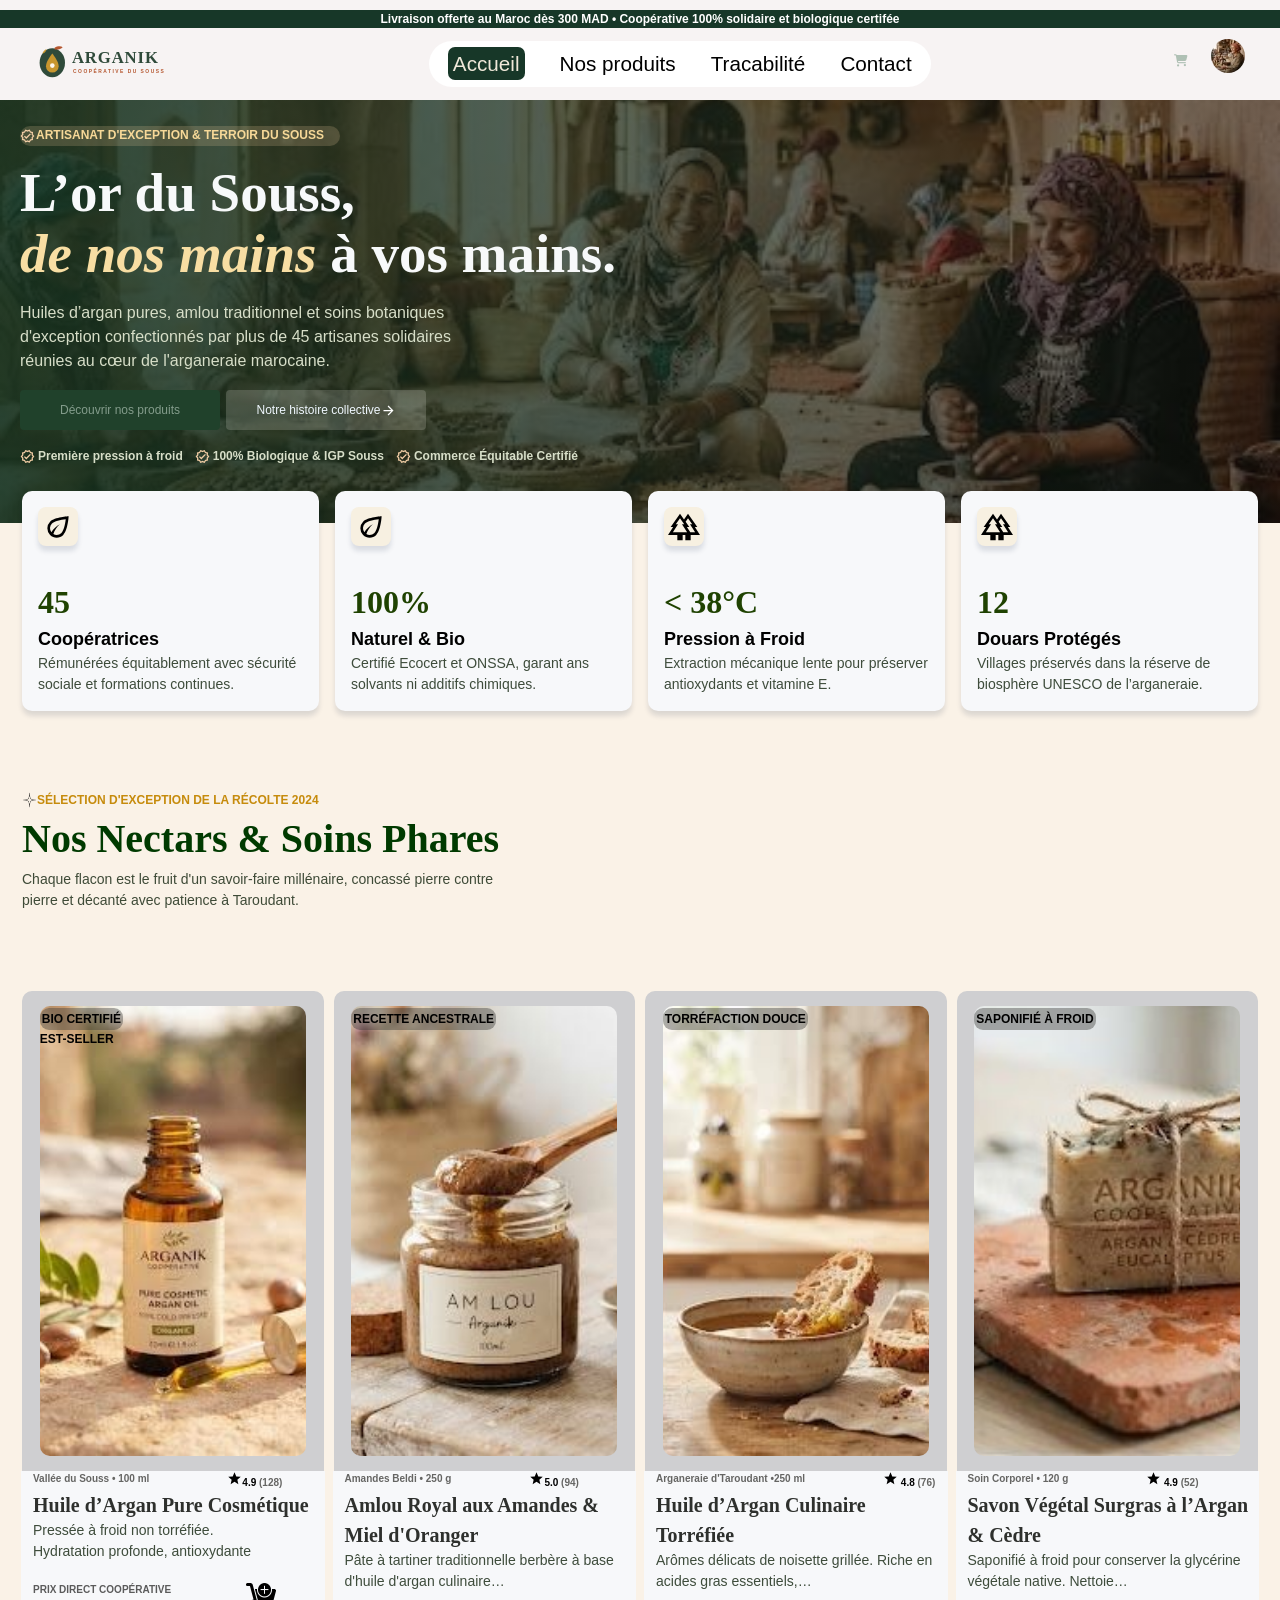
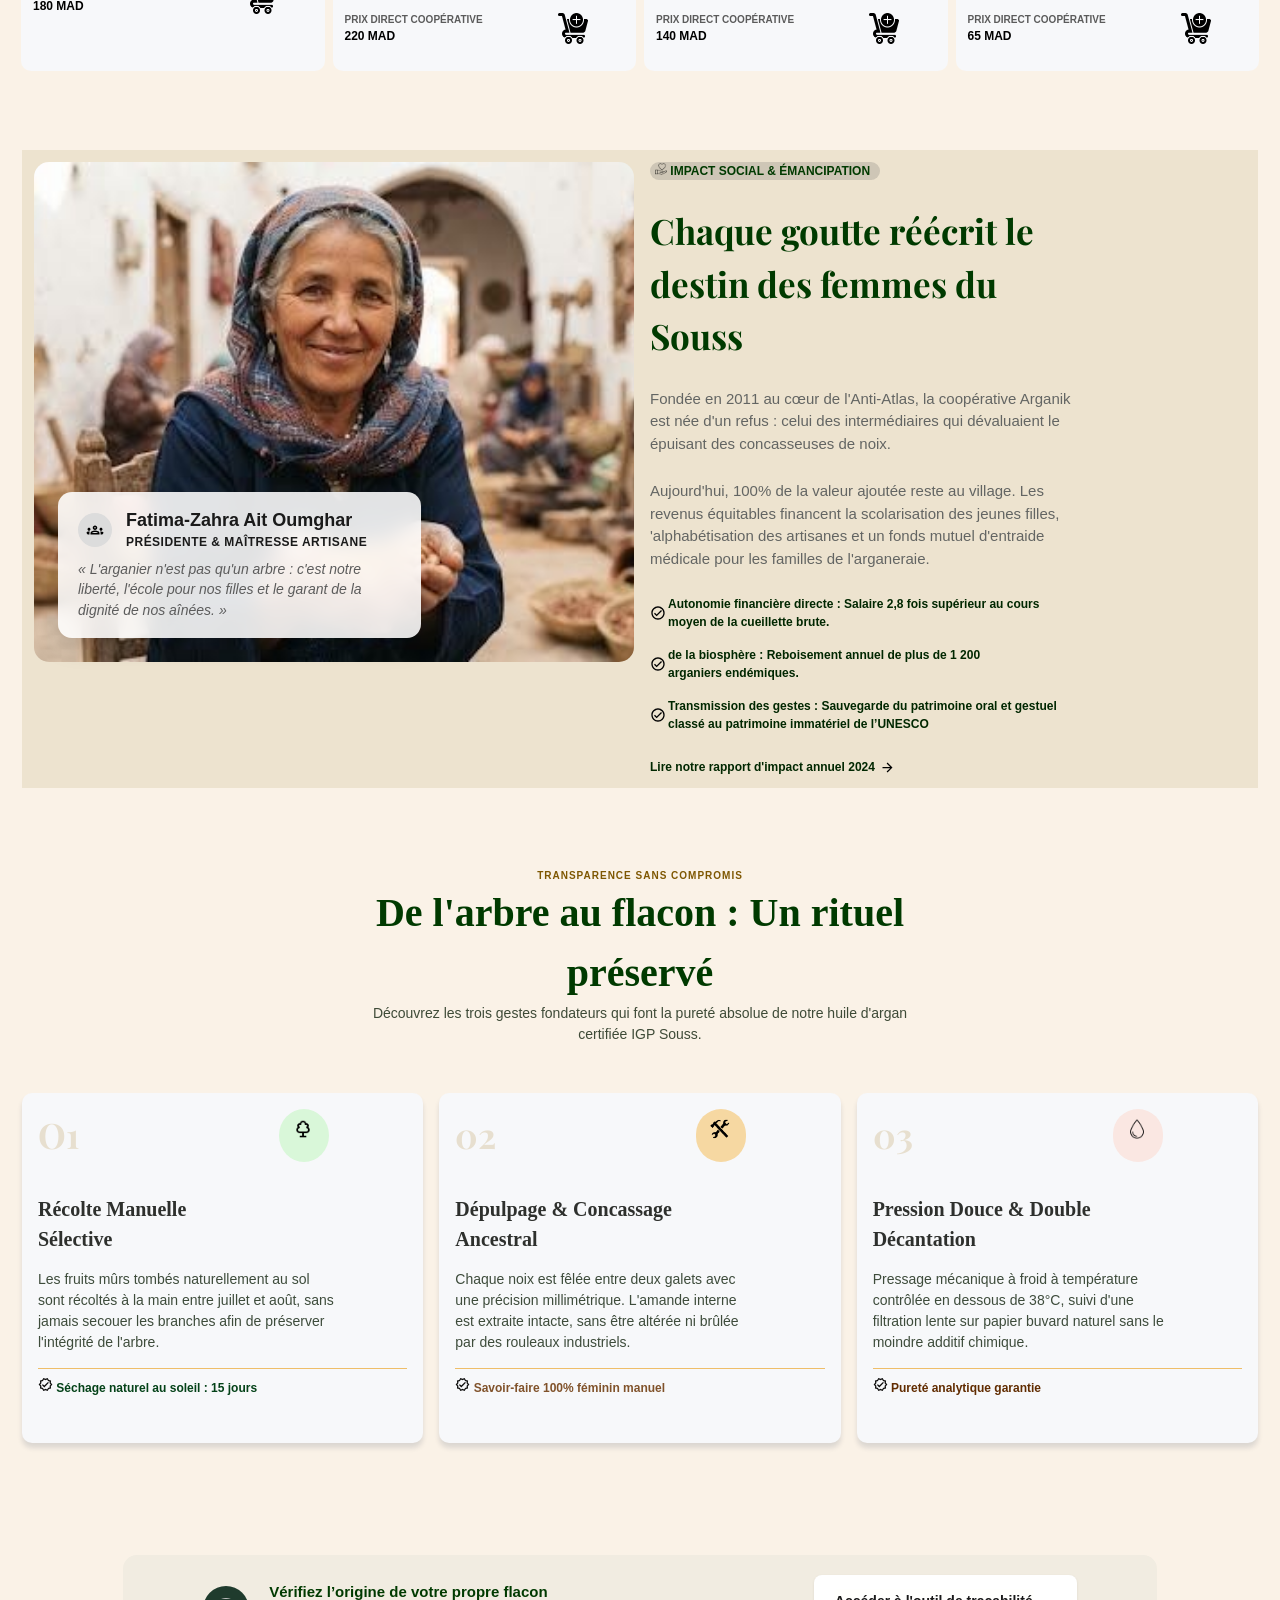
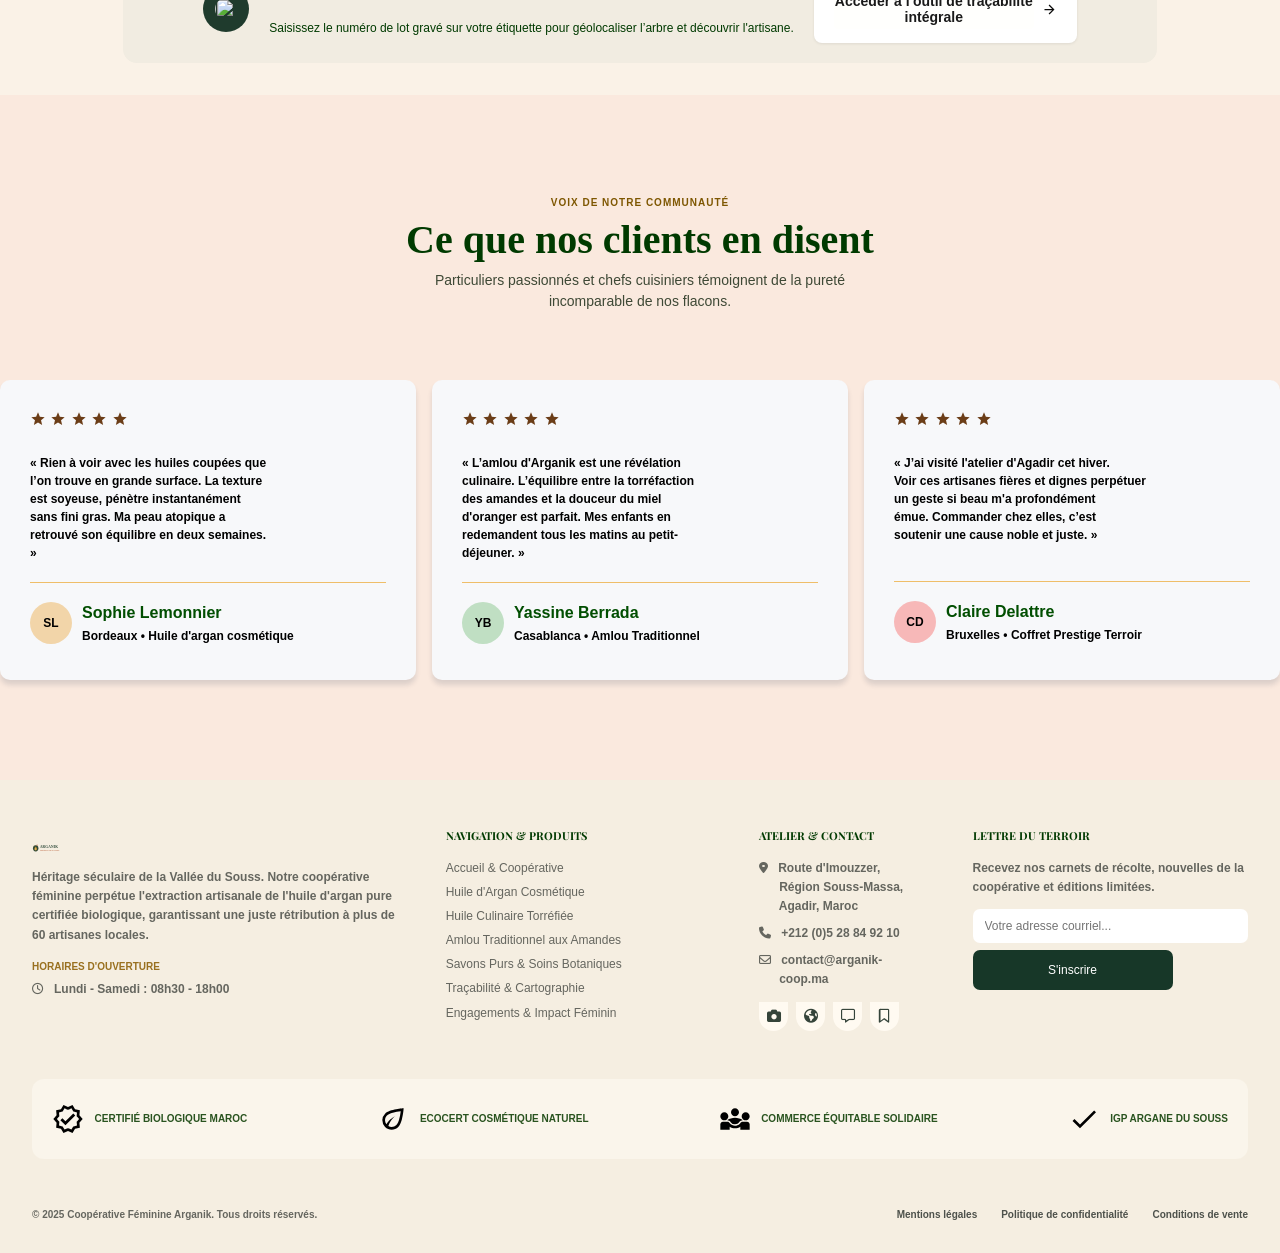
==== commit 854c7ef5: "addition de la derniére section de page avec le portrait card dans la deuxième section" ====
--- a/index.html
+++ b/index.html
@@ -189,7 +189,20 @@
         </article>
       </article>
       <article id="article3" class="diff_background">
-        <div class="image_colorer"><img class="grand_img" src="img/accueil/impact-presidente-fatima-zahra.jpg"></div>
+        <div class="image_colorer">
+          <img class="grand_img" src="img/accueil/impact-presidente-fatima-zahra.jpg">
+          <div class="portrait__card">
+            <img class="portrait__icon" src="icons/groupe.svg" alt="">
+            <div class="portrait__text">
+              <p class="portrait__name">Fatima-Zahra Ait Oumghar</p>
+              <p class="portrait__role">Présidente &amp; maîtresse artisane</p>
+            </div>
+            <blockquote class="portrait__quote">
+              « L'arganier n'est pas qu'un arbre : c'est notre liberté, l'école pour nos filles et le garant de la dignité de nos aînées. »
+            </blockquote>
+          </div>
+        </div>
+
         <div id="paragraphe">
           <p id="p"><img src="img/accueil/care.png"> IMPACT SOCIAL & ÉMANCIPATION</p>
           <h3>Chaque goutte réécrit le<br>destin des femmes du<br>Souss</h3>
@@ -241,15 +254,77 @@
              <div class="sous_para1"><p class="sous_para3"><img src="icons/certifie.svg" class="ic2"> Pureté analytique garantie</p></div>
             </div>
         </div>
-      </article>  <article id="article1">
-        <div class="cart">
+      </article>
+      <article id="flacon">
+        <img src="" class="icon">
+        <p class="title">Vérifiez l’origine de votre propre flacon</p>
+        <p class="text">Saisissez le numéro de lot gravé sur votre étiquette pour géolocaliser l’arbre et découvrir l'artisane.</p>
+        <div class="action">
+          <button> Accéder à l'outil de traçabilité intégrale</button>
+          <img src="icons/fleche-droite.svg" class="ic2">
+        </div>
+      </article>
+  </section>
+  <section class="sec3">
+      <article class="article4">
+          <p>VOIX DE NOTRE COMMUNAUTÉ</p>
+          <h2>Ce que nos clients en disent</h2>
+          <p class="para">Particuliers passionnés et chefs cuisiniers témoignent de la pureté<br>incomparable de nos flacons.</p>
+      </article> 
+      <article id="article1">
+        <div class="cart3">
+          <div>
+            <img class="ptit_etoile" src="icons/etoile.svg">
+            <img class="ptit_etoile" src="icons/etoile.svg">
+            <img class="ptit_etoile" src="icons/etoile.svg">
+            <img class="ptit_etoile" src="icons/etoile.svg">
+            <img class="ptit_etoile" src="icons/etoile.svg">
+          </div>
           <p>« Rien à voir avec les huiles coupées que<br>l’on trouve en grande surface. La texture<br>est soyeuse, pénètre instantanément<br>sans fini gras. Ma peau atopique a<br>retrouvé son équilibre en deux semaines.<br>»</p>
-        </div>
-        <div class="cart">
+          <div class="disp_line">
+            <div class="line"></div>
+            <div class="sous-line">
+              <div  class="elm11"><p >SL</p></div>
+              <p Class="elm2">Sophie Lemonnier</p>
+              <p class="elm3">Bordeaux • Huile d'argan cosmétique</p>
+            </div>
+          </div>
+        </div>
+        <div class="cart3">
+          <div>
+            <img class="ptit_etoile" src="icons/etoile.svg">
+            <img class="ptit_etoile" src="icons/etoile.svg">
+            <img class="ptit_etoile" src="icons/etoile.svg">
+            <img class="ptit_etoile" src="icons/etoile.svg">
+            <img class="ptit_etoile" src="icons/etoile.svg">
+          </div>
           <p>« L’amlou d'Arganik est une révélation<br>culinaire. L’équilibre entre la torréfaction<br>des amandes et la douceur du miel<br>d'oranger est parfait. Mes enfants en<br>redemandent tous les matins au petit-<br>déjeuner. »</p>
-        </div>
-        <div class="cart">
-          <p>« J’ai visité l'atelier d'Agadir cet hiver. Voir<br>ces artisanes fières et dignes perpétuer<br>un geste si beau m'a profondément<br>émue. Commander chez elles, c’est<br>soutenir une cause noble et juste. »</p>
+          <div class="disp_line">
+           <div class="line"></div>
+            <div class="sous-line">
+              <div  class="elm12" ><p >YB</p></div>
+              <p Class="elm2">Yassine Berrada</p>
+              <p class="elm3">Casablanca • Amlou Traditionnel</p>
+            </div>
+          </div>
+        </div>
+        <div class="cart3">
+          <div>
+            <img class="ptit_etoile" src="icons/etoile.svg">
+            <img class="ptit_etoile" src="icons/etoile.svg">
+            <img class="ptit_etoile" src="icons/etoile.svg">
+            <img class="ptit_etoile" src="icons/etoile.svg">
+            <img class="ptit_etoile" src="icons/etoile.svg">
+          </div>
+          <div class="same_line"><p>« J’ai visité l'atelier d'Agadir cet hiver.<br>Voir ces artisanes fières et dignes perpétuer<br>un geste si beau m'a profondément<br>émue. Commander chez elles, c’est<br>soutenir une cause noble et juste. »</p></div>
+          <div class="disp_line">
+           <div class="line"></div>
+            <div class="sous-line">
+              <div  class="elm13" ><p >CD</p></div>
+              <p Class="elm2"> Claire Delattre</p>
+              <p class="elm3">Bruxelles • Coffret Prestige Terroir</p>
+            </div>
+          </div>
         </div>
 
           
--- a/accueil.css
+++ b/accueil.css
@@ -468,7 +468,7 @@
   font-weight:300 ;
 
 }
-/* css de deuxième section  */
+
 #sec_deux{
   padding-left: 22px ;
   padding-right: 22px;
@@ -661,11 +661,77 @@
 .sous-titre img{
   width: 15px; ;
 }
+.image_colorer{
+  position: relative;
+  width: 600px;
+  height: 500px;
+  flex-shrink: 0;
+}
 .grand_img{
   width: 600px;
   height: 500px;
   border: none;
+  object-fit: cover;
   border-radius: 15px;
+  display: block;
+}
+.portrait__card{
+  position: absolute;
+  left: 24px;
+  bottom: 24px;
+  width: 363px;
+  max-width: calc(100% - 48px);
+  box-sizing: border-box;
+  display: grid;
+  grid-template-columns: auto 1fr;
+  grid-template-areas:
+    "icon text"
+    "quote quote";
+  column-gap: 14px;
+  row-gap: 8px;
+  align-items: center;
+  padding: 18px 20px;
+  background: rgba(255, 255, 255, 0.88);
+  -webkit-backdrop-filter: blur(10px);
+  backdrop-filter: blur(10px);
+  border-radius: 14px;
+  box-shadow: 0 8px 24px rgba(0, 0, 0, 0.18);
+}
+.portrait__icon{
+  grid-area: icon;
+  width: 34px;
+  height: 34px;
+  padding: 8px;
+  box-sizing: border-box;
+  border-radius: 50%;
+  background: #dcdcdc;
+  object-fit: contain;
+}
+.portrait__text{
+  grid-area: text;
+}
+.portrait__name{
+  margin: 0;
+  font-size: 18px;
+  font-weight: 600;
+  line-height: 1.2;
+  color: #1a1a1a;
+}
+.portrait__role{
+  margin: 2px 0 0;
+  font-size: 12px;
+  font-weight: 800;
+  letter-spacing: 0.04em;
+  text-transform: uppercase;
+  color: #1a1a1a;
+}
+.portrait__quote{
+  grid-area: quote;
+  margin: 0;
+  font-size: 14px;
+  font-style: italic;
+  line-height: 1.45;
+  color: #5c5c5c;
 }
 
 #article3{
@@ -735,33 +801,33 @@
 }
 .image1{
   border: none;
-  width: 30px;
+  width: 20px;
   margin-top: 5px;
 }
 .image2{
   border: none;
-  width: 30px;
+  width: 20px;
   margin-top: 5px;
 }
 .image3{
   border: none;
-  width: 30px;
+  width: 20px;
   margin-top: 5px;
 }
 
 .box1_img1 {
   background-color: #d9f7d9;
-  padding: 5px 10px;
+  padding: 5px 16px 12px 14px;;
   border-radius: 50%;
 }
 .box1_img2{
   background-color: rgb(246, 216, 162);
-  padding: 5px 10px;
+  padding: 5px 16px 12px 14px;
   border-radius: 50px;
 }
 .box1_img3{
   background-color: rgb(250, 231, 226);
-  padding: 5px 10px;
+  padding: 5px 16px 12px 14px;;
   border-radius: 50px;
 }
 .box1  p{
@@ -847,9 +913,170 @@
   flex-direction: column;
   gap:8px
 }
-
-
-
-
-
-
+.ptit_etoile{
+  width: 16px;
+   filter: brightness(0) saturate(100%)
+            invert(25%) sepia(30%)
+            saturate(1000%) hue-rotate(345deg);
+}
+.cart3{
+  padding: 30px;
+  height: 300px;
+  width: 100vh; ;
+  background-color: #F7F8FA;
+  border: none;
+  border-radius: 10px;
+  box-shadow:0 5px 5px #10213c20;
+  display: flex;
+  flex-direction: column;
+  gap:20px ;
+}
+.same_line{
+  padding-bottom: 17px;
+}
+.sous-line{
+ display: grid;
+    grid-template-columns: 42px minmax(0,1fr);
+    grid-template-rows: auto auto;
+    column-gap: 10px;
+    row-gap: 2px;
+    align-items: center;
+}
+.elm11 {
+  grid-column: 1;
+  grid-row: 1 / 3;
+  width: 42px;
+    height: 42px;
+    border-radius: 50%;
+    display: flex;
+    justify-content: center;
+    align-items: center;
+    margin: 0;
+    box-sizing: border-box;
+  background-color: #f2d5a9;
+  
+}
+.elm12 {
+  grid-column: 1;
+  grid-row: 1 / 3;
+  width: 42px;
+    height: 42px;
+    border-radius: 50%;
+    display: flex;
+    justify-content: center;
+    align-items: center;
+    margin: 0;
+    box-sizing: border-box;
+  background-color: #c0dfc3;
+  
+}
+.elm13 {
+  grid-column: 1;
+  grid-row: 1 / 3;
+  width: 42px;
+  height: 42px;
+  border-radius: 50%;
+  display: flex;
+  justify-content: center;
+  align-items: center;
+  margin: 0;
+  box-sizing: border-box;
+  background-color: #f7b8b8;
+  
+}
+
+.elm2 {
+  font-size: 16px;
+  color: #014e01;
+  grid-column: 1px;
+  grid-row: 1px;
+  margin: 0;
+  text-align: left;
+}
+
+.elm3 {
+  grid-column: 2;
+  grid-row: 2;
+  margin: 0px;
+  padding: 0;
+  text-align: left;
+}
+.elm1 p{
+  padding: 0;
+  margin: 0;
+}
+.disp_line{
+  display: flex;
+  flex-direction: column;
+  gap:18px
+}
+#flacon{
+  display: grid;
+  grid-template-columns: auto 1fr auto;
+  grid-template-areas:
+    "icon title action"
+    "icon text  action";
+  align-items: center;
+  column-gap: 20px;
+  row-gap: 2px;
+  margin: 32px auto;
+  padding: 20px 80px;
+  padding-left: 2Opx;
+  background: #f1ece1;
+  border-radius: 14px;
+  font-family: "Plus Jakarta Sans", "Poppins", sans-serif;
+}
+.title{
+  flex-wrap: nowrap;
+  font-size: 15px;
+  color: #003a00;
+}
+.text{
+  color: #003a00;
+  font-weight: 200;
+}
+#flacon > img {
+  grid-area: icon;
+  width: 46px;
+  height: 46px;
+  padding: 12px;
+  box-sizing: border-box;
+  border-radius: 50%;
+  background: #1f3b2d;
+  object-fit: contain;
+}
+#flacon button {
+  padding: 0;
+  border: none;
+  background-color: #fffffd ;
+  font-family: inherit;
+  font-size: 14px;
+  font-weight: 600;
+  color: #1a1a1a;
+  cursor: pointer;
+}
+#flacon > div {
+  grid-area: action;
+  display: inline-flex;
+  align-items: center;
+  gap: 8px;
+  padding: 14px 20px;
+  background: #ffffff;
+  border-radius: 8px;
+  box-shadow: 0 1px 3px rgba(0, 0, 0, 0.08);
+}
+.sec3{
+  display: flex;
+  flex-direction: column;
+  gap: 100px;
+  padding-top: 100PX;
+  padding-bottom: 100px;
+  background-color: #fae9de;
+}
+
+
+
+
+
+
+
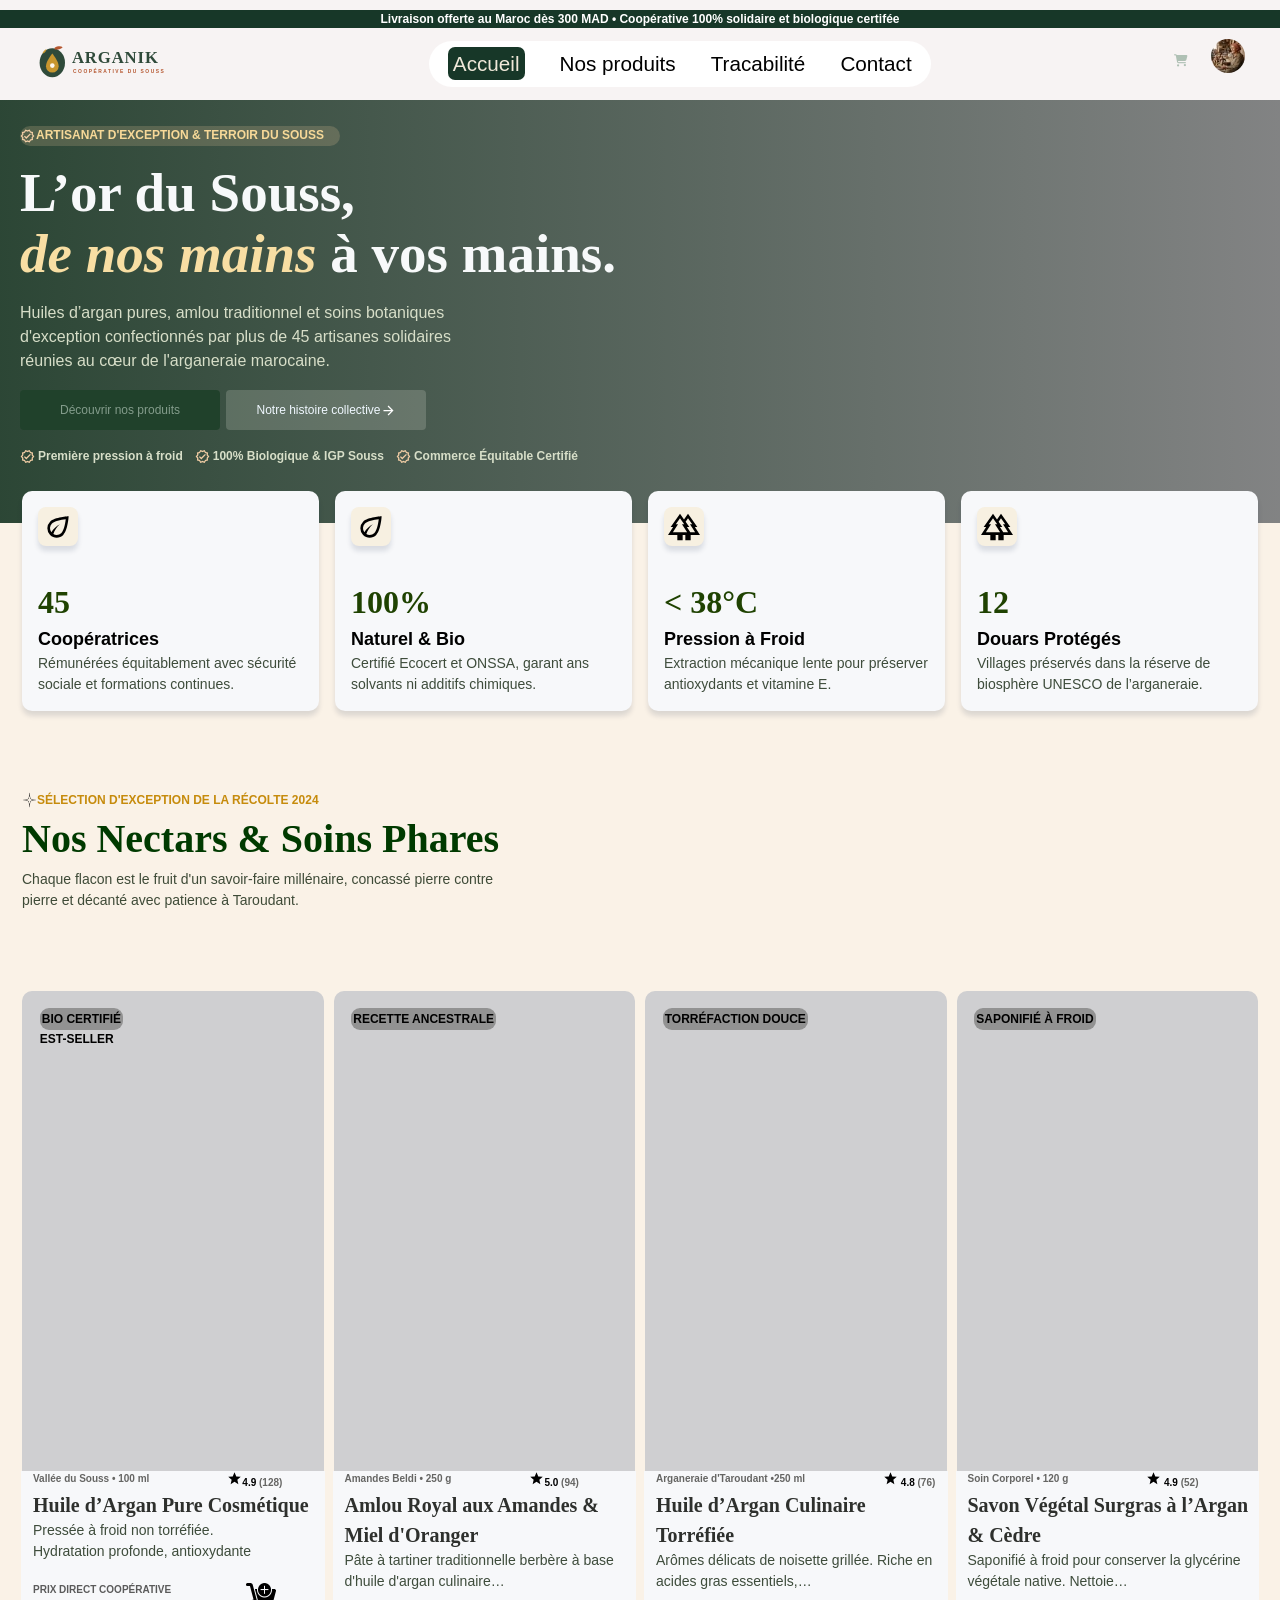
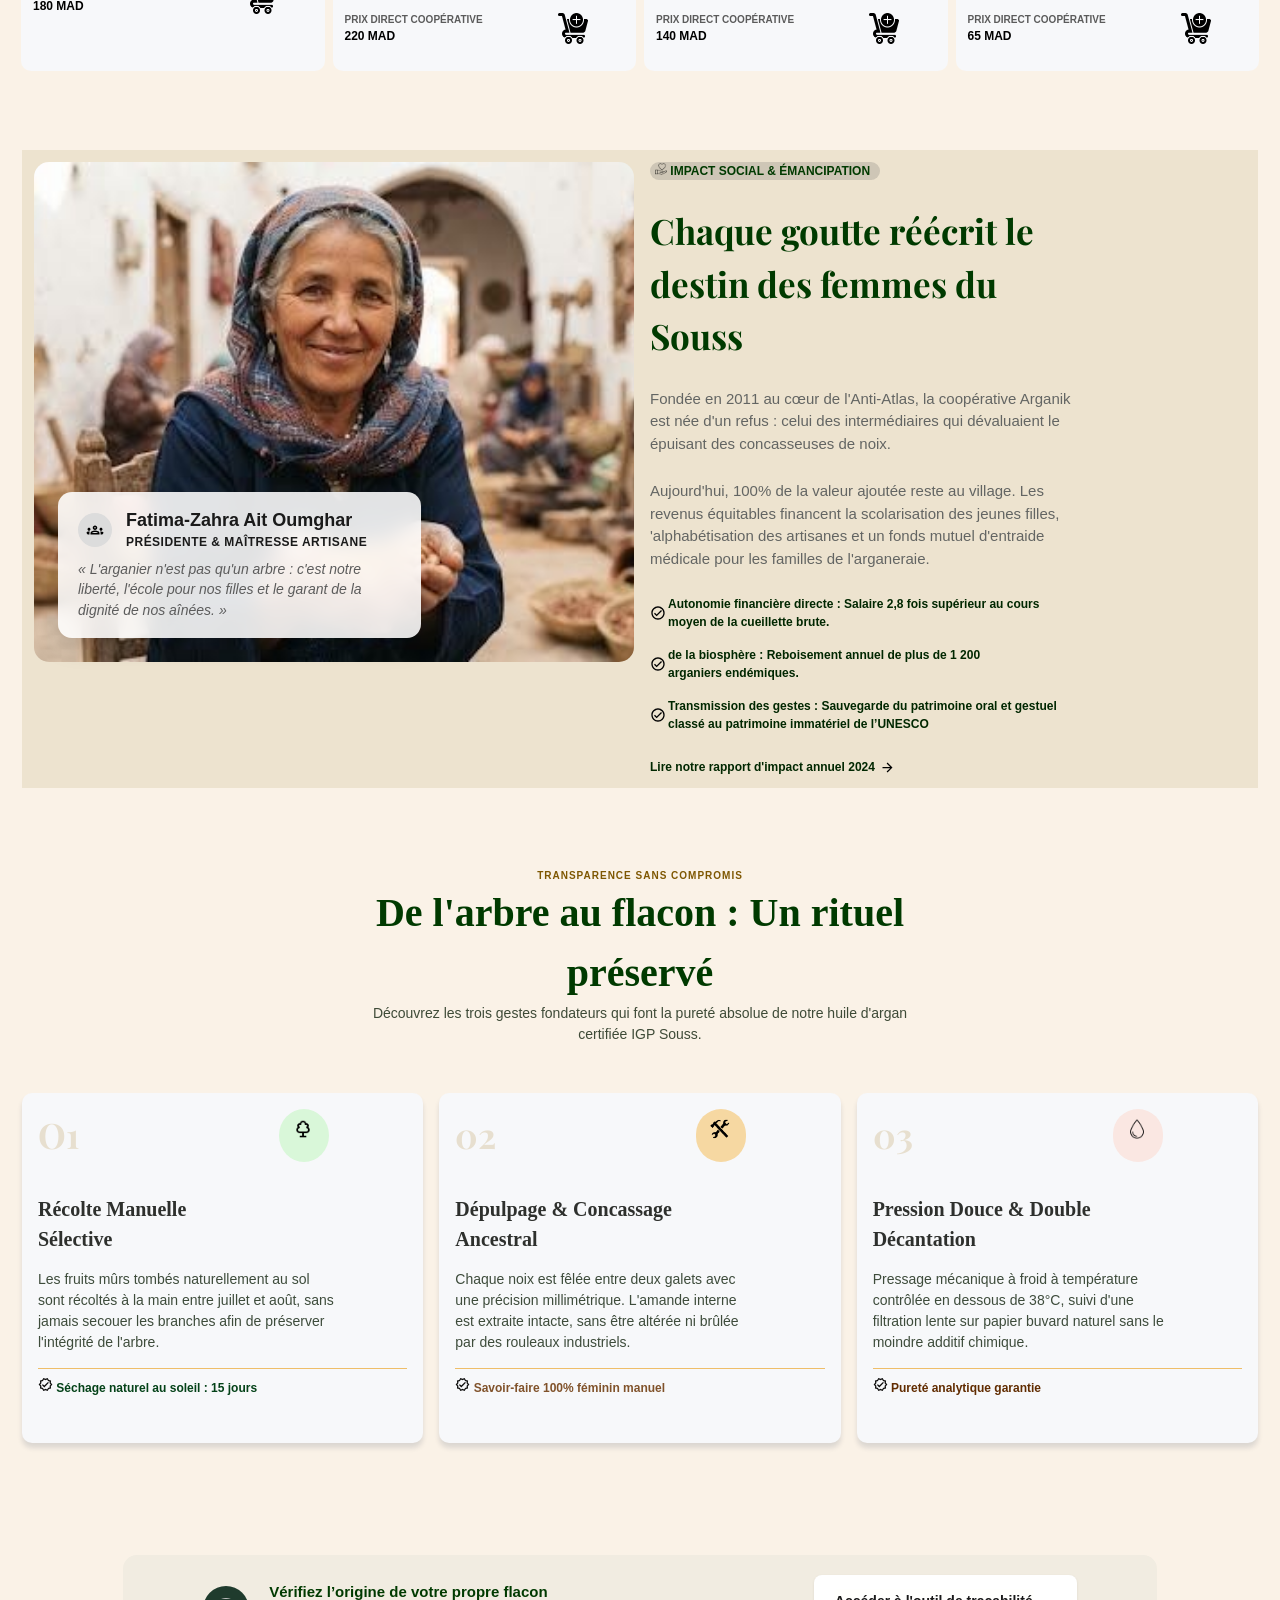
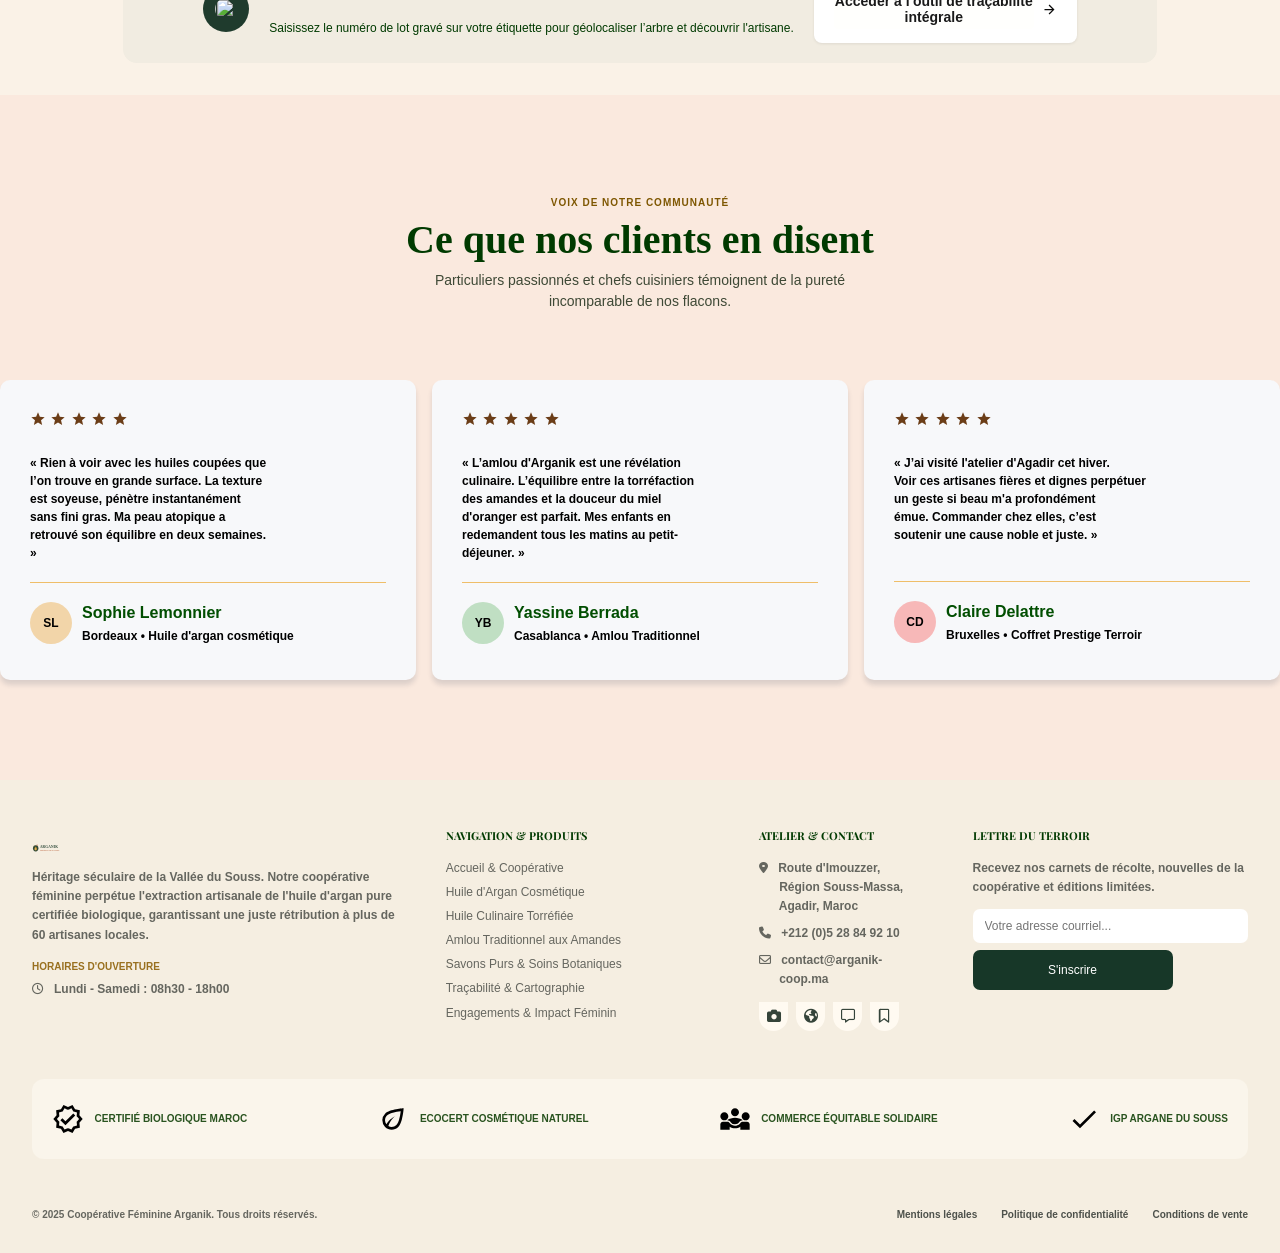
==== commit 53ab7795: "Merge develop dans feat/Accueil" ====
--- a/index.html
+++ b/index.html
@@ -7,8 +7,7 @@
     <title>Arganik Coopirative du souss</title>
     <link rel="icon" type="image/png" sizes="32x32" href="img/logo/favicon.svg">
     <link rel="stylesheet" href="https://cdnjs.cloudflare.com/ajax/libs/font-awesome/6.5.1/css/all.min.css" integrity="sha512-DTOQO9RWCH3ppGqcWaEA1BIZOC6xxalwEsw9c2QQeAIftl+Vegovlnee1c9QX4TctnWMn13TZye+giMm8e2LwA==" crossorigin="anonymous" referrerpolicy="no-referrer" />
-    <link rel="stylesheet" href="accueil.css">
-    <link rel="stylesheet" href="hfhk.css">
+    <link rel="stylesheet" href="accueil/accueil.css">
     <link href="https://fonts.googleapis.com/css2?family=Playfair+Display:wght@400;500;600;700&display=swap"
         rel="stylesheet">
 </head>
@@ -26,9 +25,9 @@
                 <nav class="navbar">
                     <ul class="menu">
                         <li><a href="index.html" class="lien-actif">Accueil</a></li>
-                        <li><a href="">Nos produits</a></li>
-                        <li><a href="">Tracabilité</a></li>
-                        <li><a href="">Contact</a></li>
+                        <li><a href="produit/produit.html">Nos produits</a></li>
+                        <li><a href="tracabilite/tracabilite.html">Tracabilité</a></li>
+                        <li><a href="contact/contact.html">Contact</a></li>
                     </ul>
                 </nav>
                 <div class="profile">
@@ -49,10 +48,10 @@
               <p class="pet">ARTISANAT D'EXCEPTION & TERROIR DU SOUSS</p> 
           </div>
           <div>
-              <h1>L’or du Souss,<br><span class="diffcolor">de nos mains </span>à vos mains.</h1>
-          </div>
-          <div>
-              <p class="text_hueiles">Huiles d’argan pures, amlou traditionnel et soins botaniques<br>d'exception confectionnés par plus de 45 artisanes solidaires<br>réunies au cœur de l'arganeraie marocaine.</p>
+              <h1>L’or du Souss, <br><span class="diffcolor">de nos mains </span>à vos mains.</h1>
+          </div>
+          <div>
+              <p class="text_hueiles">Huiles d’argan pures, amlou traditionnel et soins botaniques <br>d'exception confectionnés par plus de 45 artisanes solidaires <br>réunies au cœur de l'arganeraie marocaine.</p>
           </div>
           <div class="button">
                 <button >Découvrir nos produits</button>
@@ -107,7 +106,7 @@
         </div>
         <div  >
           <h2>Nos Nectars & Soins Phares</h2>
-        <p class="para">Chaque flacon est le fruit d'un savoir-faire millénaire, concassé pierre contre<br>pierre et décanté avec patience à Taroudant.</p>
+        <p class="para">Chaque flacon est le fruit d'un savoir-faire millénaire, concassé pierre contre <br>pierre et décanté avec patience à Taroudant.</p>
         </div>
       </article>
       <article id="article2">
@@ -121,7 +120,7 @@
             <div>
               <div class="sous-titre"><p class="inf0">Vallée du Souss • 100 ml </p><p><img src="icons/etoile.svg"><span>4.9</span> (128)</p></div>
               <p class="nom_produit">Huile d’Argan Pure Cosmétique</p>
-              <P class="para">Pressée à froid non torréfiée.<br>Hydratation profonde, antioxydante</P>
+              <P class="para">Pressée à froid non torréfiée. <br>Hydratation profonde, antioxydante</P>
             </div>
             <div class="foot-art">
               <div><p class="pri">PRIX DIRECT COOPÉRATIVE</p>
@@ -205,13 +204,13 @@
 
         <div id="paragraphe">
           <p id="p"><img src="img/accueil/care.png"> IMPACT SOCIAL & ÉMANCIPATION</p>
-          <h3>Chaque goutte réécrit le<br>destin des femmes du<br>Souss</h3>
-          <p class="long_pra">Fondée en 2011 au cœur de l'Anti-Atlas, la coopérative Arganik<br>est née d'un refus : celui des intermédiaires qui dévaluaient le<br> épuisant des concasseuses de noix.</p>
-          <p class="long_pra">Aujourd'hui, 100% de la valeur ajoutée reste au village. Les<br>revenus équitables financent la scolarisation des jeunes filles,<br>'alphabétisation des artisanes et un fonds mutuel d'entraide<br>médicale pour les familles de l'arganeraie.</p>
+          <h3>Chaque goutte réécrit le <br>destin des femmes du <br>Souss</h3>
+          <p class="long_pra">Fondée en 2011 au cœur de l'Anti-Atlas, la coopérative Arganik <br>est née d'un refus : celui des intermédiaires qui dévaluaient le <br> épuisant des concasseuses de noix.</p>
+          <p class="long_pra">Aujourd'hui, 100% de la valeur ajoutée reste au village. Les <br>revenus équitables financent la scolarisation des jeunes filles, <br>'alphabétisation des artisanes et un fonds mutuel d'entraide<br>médicale pour les familles de l'arganeraie.</p>
           <div class="list_inf">
-            <div><img src="icons/coche-cercle.svg"><p>Autonomie financière directe : Salaire 2,8 fois supérieur au cours<br>moyen de la cueillette brute.</p></div>
-            <div><img src="icons/coche-cercle.svg"><p> de la biosphère : Reboisement annuel de plus de 1 200<br>arganiers endémiques.</p></div>
-            <div><img src="icons/coche-cercle.svg"><p>Transmission des gestes : Sauvegarde du patrimoine oral et gestuel<br>classé au patrimoine immatériel de l’UNESCO</p></div>
+            <div><img src="icons/coche-cercle.svg"><p>Autonomie financière directe : Salaire 2,8 fois supérieur au cours <br>moyen de la cueillette brute.</p></div>
+            <div><img src="icons/coche-cercle.svg"><p> de la biosphère : Reboisement annuel de plus de 1 200 <br>arganiers endémiques.</p></div>
+            <div><img src="icons/coche-cercle.svg"><p>Transmission des gestes : Sauvegarde du patrimoine oral et gestuel <br>classé au patrimoine immatériel de l’UNESCO</p></div>
           </div>
           <div>
                <p class="petit_para">Lire notre rapport d'impact annuel 2024 <img class="petit_para" src="icons/fleche-droite.svg"></p>
@@ -221,15 +220,15 @@
 
       <article class="article4">
           <p>TRANSPARENCE SANS COMPROMIS</p>
-          <h2>De l'arbre au flacon : Un rituel<br>préservé</h2>
-          <p class="para">Découvrez les trois gestes fondateurs qui font la pureté absolue de notre huile d'argan<br>certifiée IGP Souss.</p>
+          <h2>De l'arbre au flacon : Un rituel <br>préservé</h2>
+          <p class="para">Découvrez les trois gestes fondateurs qui font la pureté absolue de notre huile d'argan <br>certifiée IGP Souss.</p>
       </article>
       <article id="article1" >
         <div  class="cart2">
           <div class="box1"><p>O1</p><div class="box1_img1"><img class="image1" src="img/accueil/icons8-deciduous-tree-24.png" class="icones_border"></div></div>
            <div class="cont_étap">
              <p class="nom_produit1">Récolte Manuelle <br>Sélective</p> 
-             <p class="para" >Les fruits mûrs tombés naturellement au sol<br>sont récoltés à la main entre juillet et août, sans<br>jamais secouer les branches afin de préserver<br>l'intégrité de l'arbre.</p>
+             <p class="para" >Les fruits mûrs tombés naturellement au sol <br>sont récoltés à la main entre juillet et août, sans <br>jamais secouer les branches afin de préserver <br>l'intégrité de l'arbre.</p>
              <div class="space_between"><div class="line"></div>
              <div class="sous_para1"><p ><img src="icons/certifie.svg" class="ic2"> Séchage naturel au soleil : 15 jours</p></div>
              </div>
@@ -238,8 +237,8 @@
         <div  class="cart2">
           <div class="box1"><p>02</p><div class="box1_img2"><img class="image2" src="img/accueil/icons8-hummer-67.png" class="icones_border"></div></div>
             <div class="cont_étap">
-              <p class="nom_produit1">Dépulpage & Concassage<br> Ancestral</p>
-              <p class="para">Chaque noix est fêlée entre deux galets avec<br>une précision millimétrique. L'amande interne<br>est extraite intacte, sans être altérée ni brûlée<br>par des rouleaux industriels.</p>
+              <p class="nom_produit1">Dépulpage & Concassage <br> Ancestral</p>
+              <p class="para">Chaque noix est fêlée entre deux galets avec <br>une précision millimétrique. L'amande interne <br>est extraite intacte, sans être altérée ni brûlée <br>par des rouleaux industriels.</p>
              <div class="space_between"><div class="line"></div>
               <div class="sous_para1"><p class="sous_para2"><img src="icons/certifie.svg" class="ic2"> Savoir-faire 100% féminin manuel</p></div>
                </div>
@@ -248,8 +247,8 @@
         <div class="cart2">
           <div class="box1"><p>03</p><div class="box1_img3"><img class="image3" src="img/accueil/icons8-drop-of-blood-50.png" class="icones_border"></div></div>
             <div class="cont_étap">
-             <p class="nom_produit1">Pression Douce & Double<br>Décantation</p>
-              <p class="para">Pressage mécanique à froid à température<br>contrôlée en dessous de 38°C, suivi d'une<br>filtration lente sur papier buvard naturel sans le<br>moindre additif chimique.</p>
+             <p class="nom_produit1">Pression Douce & Double <br>Décantation</p>
+              <p class="para">Pressage mécanique à froid à température<br>contrôlée en dessous de 38°C, suivi d'une <br>filtration lente sur papier buvard naturel sans le <br>moindre additif chimique.</p>
             <div class="space_between"><div class="line"></div>
              <div class="sous_para1"><p class="sous_para3"><img src="icons/certifie.svg" class="ic2"> Pureté analytique garantie</p></div>
             </div>
@@ -269,7 +268,7 @@
       <article class="article4">
           <p>VOIX DE NOTRE COMMUNAUTÉ</p>
           <h2>Ce que nos clients en disent</h2>
-          <p class="para">Particuliers passionnés et chefs cuisiniers témoignent de la pureté<br>incomparable de nos flacons.</p>
+          <p class="para">Particuliers passionnés et chefs cuisiniers témoignent de la pureté <br>incomparable de nos flacons.</p>
       </article> 
       <article id="article1">
         <div class="cart3">
@@ -280,7 +279,7 @@
             <img class="ptit_etoile" src="icons/etoile.svg">
             <img class="ptit_etoile" src="icons/etoile.svg">
           </div>
-          <p>« Rien à voir avec les huiles coupées que<br>l’on trouve en grande surface. La texture<br>est soyeuse, pénètre instantanément<br>sans fini gras. Ma peau atopique a<br>retrouvé son équilibre en deux semaines.<br>»</p>
+          <p>« Rien à voir avec les huiles coupées que<br>l’on trouve en grande surface. La texture <br>est soyeuse, pénètre instantanément <br>sans fini gras. Ma peau atopique a <br>retrouvé son équilibre en deux semaines. <br>»</p>
           <div class="disp_line">
             <div class="line"></div>
             <div class="sous-line">
@@ -298,7 +297,7 @@
             <img class="ptit_etoile" src="icons/etoile.svg">
             <img class="ptit_etoile" src="icons/etoile.svg">
           </div>
-          <p>« L’amlou d'Arganik est une révélation<br>culinaire. L’équilibre entre la torréfaction<br>des amandes et la douceur du miel<br>d'oranger est parfait. Mes enfants en<br>redemandent tous les matins au petit-<br>déjeuner. »</p>
+          <p>« L’amlou d'Arganik est une révélation <br>culinaire. L’équilibre entre la torréfaction <br>des amandes et la douceur du miel <br>d'oranger est parfait. Mes enfants en <br>redemandent tous les matins au petit- <br>déjeuner. »</p>
           <div class="disp_line">
            <div class="line"></div>
             <div class="sous-line">
@@ -316,7 +315,7 @@
             <img class="ptit_etoile" src="icons/etoile.svg">
             <img class="ptit_etoile" src="icons/etoile.svg">
           </div>
-          <div class="same_line"><p>« J’ai visité l'atelier d'Agadir cet hiver.<br>Voir ces artisanes fières et dignes perpétuer<br>un geste si beau m'a profondément<br>émue. Commander chez elles, c’est<br>soutenir une cause noble et juste. »</p></div>
+          <div class="same_line"><p>« J’ai visité l'atelier d'Agadir cet hiver. <br>Voir ces artisanes fières et dignes perpétuer <br>un geste si beau m'a profondément <br>émue. Commander chez elles, c’est <br>soutenir une cause noble et juste. »</p></div>
           <div class="disp_line">
            <div class="line"></div>
             <div class="sous-line">
@@ -357,11 +356,11 @@
       <div class="footer-links">
         <h3>NAVIGATION & PRODUITS</h3>
         <a href="#">Accueil & Coopérative</a>
-        <a href="#">Huile d'Argan Cosmétique</a>
+        <a href="fichProduit/fich.html">Huile d'Argan Cosmétique</a>
         <a href="#">Huile Culinaire Torréfiée</a>
         <a href="#">Amlou Traditionnel aux Amandes</a>
         <a href="#">Savons Purs & Soins Botaniques</a>
-        <a href="#">Traçabilité & Cartographie</a>
+        <a href="tracabilite/tracabilite.html">Traçabilité & Cartographie</a>
         <a href="#">Engagements & Impact Féminin</a>
       </div>
 
--- a/accueil/accueil.css
+++ b/accueil/accueil.css
@@ -0,0 +1,1205 @@
+/* css of header  */
+* {
+    box-sizing: border-box;
+    margin: 0;
+    padding: 0;
+}
+
+html {
+    scroll-behavior: smooth;
+}
+
+body {
+    font-family: 'Inter', Arial, sans-serif;
+    font-size: 16px;
+    line-height: 1.5;
+
+    background-color: #F7F8FA;
+}
+
+/* header css */
+header .headercontainer {
+    display: grid;
+    grid-template-rows: auto 1fr;
+    align-items: center;
+    width: 100%;
+    height: 100px;
+    background-color: rgb(247, 243, 243);
+    overflow: hidden;
+
+}
+
+.headercontainer .info {
+    margin-top: 10px;
+    color: white;
+    background-color: #173728;
+    font-size: 2vh;
+    text-align: center;
+
+}
+
+.headercontainer .tete {
+
+    display: flex;
+    justify-content: space-between;
+    align-items: center;
+    height: 40px;
+    margin: 10px;
+}
+
+.tete a {
+    padding-left: 25px;
+}
+
+.logo img {
+    width: 150px;
+    height: 60px;
+}
+
+.navbar ul {
+   display: flex;
+    background-color: white;
+    color: black;
+    justify-content: space-between;
+    align-items: center;
+    padding: 2px 14px;
+    font-size: 2.3vh;
+    border-radius: 50px;
+
+
+}
+
+.navbar ul li {
+    padding: 5px;
+    text-align: center;
+
+}
+
+.profile button {
+    position: relative;
+    right: 10px;
+    top: -8px;
+    width: 32px;
+    background: none;
+    border: none;
+    cursor: pointer;
+}
+
+.profile {
+    padding-right: 25px;
+}
+
+.profile img {
+    width: 34px;
+    height: 34px;
+    border-radius: 50%;
+}
+
+.menu .lien-actif {
+    padding: 5px;
+    background-color: #173728;
+    color: rgb(240, 232, 217 ) ;
+    border-radius: 7px;
+
+}
+
+ul {
+    list-style: none;
+}
+
+a {
+    color: inherit;
+    text-decoration: none;
+}
+
+/* css of footer  */
+* {
+  margin: 0;
+  padding: 0;
+  box-sizing: border-box;
+}
+
+body {
+  font-family: Arial, sans-serif;
+}
+
+.footer {
+  background: #f5eee1;
+  color: #35443a;
+  padding: 48px 32px 30px;
+}
+
+.footer-container {
+  max-width: 1400px;
+  margin: auto;
+}
+
+.footer-top {
+  display: grid;
+  grid-template-columns: 1.5fr 1.1fr 0.7fr 1.1fr;
+  gap: 38px;
+}
+
+.footer h2 {
+  font-size: 20px;
+  margin-bottom: 14px;
+}
+
+.footer h2 span {
+  background: #f5dca7;
+  color: #80602b;
+  font-size: 10px;
+  padding: 5px 10px;
+  border-radius: 20px;
+  vertical-align: middle;
+}
+
+.footer h3 {
+  font-size: 11px;
+  margin-bottom: 14px;
+  font-weight: bold;
+}
+
+
+.footer-about img{
+    display:flex;
+    height: 40px; 
+    
+} 
+.footer p,
+.footer-links a {
+  font-size: 12px;
+  line-height: 1.6;
+  color: #65665f;
+}
+
+.footer-about p {
+  margin-bottom: 14px;
+}
+
+.footer-about h4 {
+  font-size: 10px;
+  color: #99701f;
+  margin-bottom: 6px;
+}
+
+.hours {
+  white-space: nowrap;
+}
+
+.footer-links a {
+  display: block;
+  text-decoration: none;
+  margin-bottom: 5px;
+}
+
+.footer-links a:hover,
+.legal-links a:hover {
+  color: #a47a2c;
+}
+
+.footer-contact p {
+  margin-bottom: 8px;
+}
+
+.socials {
+  display: flex;
+  gap: 8px;
+  margin-top: 12px;
+}
+
+
+.socials a {
+  display: flex;
+  justify-content: center;
+  align-items: center;
+  width: 29px;
+  height: 29px;
+  background: #fffaf1;
+  border-radius: 0 0 50% 50%;
+  color: #35443a;
+  text-decoration: none;
+  font-size: 14px;
+}
+.socials a:hover{
+  background: #a47a2c;
+}
+
+.footer-newsletter p {
+  margin-bottom: 12px;
+}
+
+.footer-newsletter form {
+  display: flex;
+  flex-direction: column;
+  gap: 7px;
+}
+
+.footer-newsletter input {
+  width: 100%;
+  padding: 10px 12px;
+  border: none;
+  border-radius: 7px;
+  background: white;
+  outline: none;
+  font-size: 12px;
+}
+
+.footer-newsletter button {
+  padding: 9px;
+  border: none;
+  border-radius: 7px;
+  background: #173728;
+  color: white;
+  cursor: pointer;
+  font-size: 12px;
+}
+
+.footer-newsletter button:hover {
+  background: #a47a2c;
+}
+
+.certifications {
+  display: flex;
+  justify-content: space-between;
+  align-items: center;
+  gap: 20px;
+  margin-top: 48px;
+  padding: 24px 20px;
+  background: #faf5eb;
+  border-radius: 12px;
+  color: #0d3e05e2;
+}
+
+.certifications div {
+  font-size: 10px;
+  font-weight: bold;
+  white-space: nowrap;
+}
+.icon1{
+display: flex;
+gap:5px;
+align-items: center;
+}
+
+.icon2{
+display: flex;
+gap:5px;
+align-items: center;
+}
+
+.icon3{
+display: flex;
+gap:5px;
+align-items: center;
+}
+
+.icon4{
+display: flex;
+gap:5px;
+align-items: center;
+}
+
+.footer-bottom {
+  display: flex;
+  justify-content: space-between;
+  align-items: center;
+  gap: 20px;
+  margin-top: 48px;
+}
+
+.footer-bottom p {
+  font-size: 10px;
+  font-weight: bold;
+}
+
+.legal-links {
+  display: flex;
+  gap: 24px;
+}
+
+.legal-links a {
+  color: #4d514b;
+  text-decoration: none;
+  font-size: 10px;
+  font-weight: bold;
+  white-space: nowrap;
+}
+
+
+
+
+
+
+
+
+
+
+
+
+.back_img{
+    background-image: linear-gradient(to right, rgba(22, 51, 32, 0.9), rgba(14, 15, 14, 0.5)) ,
+    url("img/hero/accueil-hero-cooperatrices.jpg"); 
+    background-repeat: no-repeat;
+    backface-visibility: visible;
+    background-position: center;
+    background-size: cover;
+    position:sticky;
+    width: 100%;
+    padding-bottom: 32px;
+    box-sizing: border-box;
+    min-height: auto;
+    height: 100%;
+}
+
+
+ .diffcolor{
+    color: rgb(248, 222, 163);
+    font-style: italic;
+    font-weight: 555px;
+    font-size: 55px;
+}
+
+
+h1{
+    color: rgb(247, 249, 250);
+    font-size: 55px;
+    font-family:'Times New Roman', Times, serif;
+    margin: 0%;
+    line-height: 1.1;
+    font-weight:550;
+}
+
+
+.ic1{
+    width: 15px;
+    filter: invert(83%) sepia(19%) saturate(501%)
+            hue-rotate(350deg) brightness(99%) contrast(91%);
+    padding: 2;
+}
+
+
+#disp_right{
+  display: flex;
+  flex-direction: column;
+  gap: 17px;
+   padding-left: 20px;
+   position:sticky;
+   padding-top: 26px;
+   padding-bottom: 26px;
+}
+
+
+.pet{
+    font-size: 12px;
+    color:rgb(247, 217, 152) ;
+     font-family: 'Helvetica Neue', Arial, sans-serif;
+     font-weight: bold;
+     flex-wrap: nowrap;
+}
+
+
+.aborder{
+    height: 20px;
+    width: 320px;
+    background-color:rgb(236, 201, 155,0.2);
+    display: flex;
+    flex-wrap: nowrap;
+    gap: 1px;
+    border-style: none;
+    border-radius: 10px;
+}
+
+
+.il-s1{
+    display: flex;
+    gap: 4px;
+}
+
+
+.sameicone{
+    display: flex;
+    gap: 12px;
+}
+
+
+button{
+    height: 40px;
+    width: 200px;
+    border-style: none;
+    border-radius: 4px;
+    background-color: rgb(32, 65, 43);
+    font-size: 12px;
+    font-weight: 300;
+    color: rgba(156, 179, 164, 0.8);
+    font-family: 'Inter', sans-serif;
+}
+
+
+.button{
+    display: flex;
+    gap: 6px;
+}
+
+
+.button > .button1{
+    display: flex;
+    align-items: center;
+    justify-content: center;
+    color: aliceblue;
+    background-color: rgb(230, 230, 220,0.2);
+}
+
+
+.flech{
+    width: 15px;
+    filter: brightness(0) invert(1);
+}
+.sameicone > div{
+    display: flex;
+    align-items: center;
+    gap: 3px;
+    font-size: 120px;
+    color: #d7dec8;;
+}
+.text_hueiles{
+  color: #d7dec8;
+  font-size: 16px;
+  font-weight:300 ;
+
+}
+
+#sec_deux{
+  padding-left: 22px ;
+  padding-right: 22px;
+  background-color: #faf2e7;
+  display: flex;
+  flex-direction: column;
+  gap: 80px; ;
+}
+#article1{
+  display: flex;
+  flex-direction: row;
+  justify-content:space-around;
+  gap: 16px;
+  position: relative;
+  margin-top: -32px;
+}
+.cart{
+  padding: 16px;
+  height: 220px;
+  width: 100vh; ;
+  background-color: #F7F8FA;
+  border: none;
+  border-radius: 10px;
+  box-shadow:0 5px 5px #10213c20;
+  display: flex;
+  flex-direction: column;
+  gap:32px ;
+}
+img{
+  width: 32px; 
+  
+}
+.box{
+  background-color:#f7f0e1 ;
+  width:  40px ;
+  height:40px ;
+  border: none;
+  border-radius: 8px;
+  box-shadow: 0 5px 5px #10213c20 ;
+  display: flex;
+  justify-content: center;
+  align-items: center;
+}
+.num-gras{
+  color: #1f4201;
+  font-weight:550;
+  font-family:Georgia, 'Times New Roman', Times, serif;
+  font-size: 32px;
+}
+.ptit_titre{
+  font-weight:600;
+  font-size: 18px;
+}
+.para{
+  font-size: 14px;
+  color:rgba(15, 33, 11, 0.8);
+  font-weight: initial;
+}
+#ptit2{
+  font-size:4px ;
+  display: flex;
+  color: #c68b0c;
+  letter-spacing: normal ;
+  font-weight: bold;
+  letter-spacing: 0px;
+}
+h2{
+  color:#003a00;
+  font-family: 'Cormorant Garamond', serif; 
+  letter-spacing: normal;
+  font-size: 40px;
+}
+#article2{
+  display: flex;
+  gap:10px;
+  justify-content:space-around;
+  width: 100%;
+  height: 100%;
+}
+.produit_img1{
+  background-image:url(img/produits/huile-argan-cosmetique-02.jpg) ;
+  background-position: center;
+  background-size: cover;
+  width: 98%;
+  height: 50vh;
+  margin: 0 auto;
+  border-radius: 10px 10px 10px 10px;
+}
+.produit_img2{
+  background-image: url(img/produits/amlou-amandes-miel-03.jpg);
+  background-size: cover;
+  background-position: center;
+  width: 98%;
+    height: 50vh;
+    margin: 0 auto;
+     border-radius: 10px 10px 10px 10px;
+}
+.produit_img3{
+  background-image: url(img/produits/huile-argan-culinaire-02.jpg);
+  background-size: cover;
+  background-position: center;
+  width: 98%;
+    height: 50vh;
+    margin: 0 auto;
+     border-radius: 10px 10px 10px 10px;
+}
+.produit_img4{
+  background-image: url(img/produits/savon-vegetal-argan-cedre.jpg);
+  background-size: cover;
+  background-position: center;
+ width: 98%;
+    height: 50vh;
+    margin: 0 auto;
+     border-radius: 10px 10px 10px 10px;
+}
+.sous-titre P{
+  font-size: 10px;
+  font-weight: 700;
+  color: #656563;
+}
+span{
+  font-size: 10px;
+  font-weight: 700;
+  color: #000000;
+}
+.back_text{
+  padding-left: 12px;
+  background-color: #f7f8fa;
+  display: flex;
+  flex-direction: column;
+  gap: 20px;
+  border-radius: 0px 0px 10px 10px;
+  height: 200px;
+  margin-left: -16px ;
+  margin-right:-16px ;
+  margin-bottom: -16px;
+}
+.pri{
+  color:#5b5b5b ;
+  font-size:10px ;
+  font-weight: 700;
+  flex-wrap: nowrap;
+}
+.nom_produit{
+  color:#2e302d;
+  font-family: 'Cormorant Garamond', serif; 
+  line-height:1.5 ;
+  font-size: 20px;
+  font-weight: 700;
+}
+p{
+  font-weight: bold;
+  font-size:12px ;
+}
+
+.iticket{
+  border: none;
+  background-color: rgba(53, 53, 52, 0.4);
+  border-radius: 9px;
+  padding: 2px;;
+  display: inline-block;
+  
+}
+
+.ic2{
+    width: 20px;
+    filter: invert(60%) sepia(90%) saturate(1000%)
+            hue-rotate(1deg) brightness(99%) contrast(61%);
+    padding: 2;
+}
+.cart1{
+  padding: 15px;
+  width: 60vh;
+  background-color: #cfcfd1;
+  border: none;
+  border-radius: 10px;
+  /* box-shadow:0 5px 5px #10213c20; */
+  display: flex;
+  flex-direction: column;
+  gap:15px ;
+}
+.foot-art{
+  display: flex;
+  gap: 74px;
+}
+.sous-titre{
+  display: flex;
+  gap: 78px;
+}
+.sous-titre img{
+  width: 15px; ;
+}
+.image_colorer{
+  position: relative;
+  width: 600px;
+  height: 500px;
+  flex-shrink: 0;
+}
+.grand_img{
+  width: 600px;
+  height: 500px;
+  border: none;
+  object-fit: cover;
+  border-radius: 15px;
+  display: block;
+}
+.portrait__card{
+  position: absolute;
+  left: 24px;
+  bottom: 24px;
+  width: 363px;
+  max-width: calc(100% - 48px);
+  box-sizing: border-box;
+  display: grid;
+  grid-template-columns: auto 1fr;
+  grid-template-areas:
+    "icon text"
+    "quote quote";
+  column-gap: 14px;
+  row-gap: 8px;
+  align-items: center;
+  padding: 18px 20px;
+  background: rgba(255, 255, 255, 0.88);
+  -webkit-backdrop-filter: blur(10px);
+  backdrop-filter: blur(10px);
+  border-radius: 14px;
+  box-shadow: 0 8px 24px rgba(0, 0, 0, 0.18);
+}
+.portrait__icon{
+  grid-area: icon;
+  width: 34px;
+  height: 34px;
+  padding: 8px;
+  box-sizing: border-box;
+  border-radius: 50%;
+  background: #dcdcdc;
+  object-fit: contain;
+}
+.portrait__text{
+  grid-area: text;
+}
+.portrait__name{
+  margin: 0;
+  font-size: 18px;
+  font-weight: 600;
+  line-height: 1.2;
+  color: #1a1a1a;
+}
+.portrait__role{
+  margin: 2px 0 0;
+  font-size: 12px;
+  font-weight: 800;
+  letter-spacing: 0.04em;
+  text-transform: uppercase;
+  color: #1a1a1a;
+}
+.portrait__quote{
+  grid-area: quote;
+  margin: 0;
+  font-size: 14px;
+  font-style: italic;
+  line-height: 1.45;
+  color: #5c5c5c;
+}
+
+#article3{
+  display: flex;
+  flex-direction: row;
+  gap:16px;
+  padding: 12px;
+}
+#paragraphe{
+  display: flex;
+  flex-direction: column;
+  gap:25px;
+}
+.petit_para  img{
+  width: 15px;
+}
+
+.petit_para {
+  display: flex;
+  align-items: center;
+  gap: 5px;
+}
+h3{
+  color: #003a00;
+  font-size: 35px;
+  font-family: 'Playfair Display',Georgia,serif;
+}
+#p{
+  padding-left: 5px;
+  background-color: rgba(83, 83, 81, 0.2);
+  border:none;
+  border-radius:12px ;
+  color:#003a00;
+  font-weight: 700;
+  width: 230px;
+}
+#p img{
+  width: 12px;
+}
+.long_pra{
+  color: rgb(99, 101, 99);
+  font-weight: 100;
+  font-size:15px ;
+}
+.list_inf img{
+  width: 16px;
+}
+.list_inf{
+  color: #002700;
+  display: flex;
+  flex-direction: column;
+  gap: 15px;
+}
+.list_inf > div{
+  display: flex;
+  gap:2px;
+}
+.image_colore{
+  background-color:linear-gradient(to top, rgba(22, 51, 32, 0.9), rgba(14, 15, 14, 0.5)) ;
+}
+.petit_para{
+  color: #002700;
+}
+.box1{
+  display:flex;
+  gap: 200px;
+}
+.image1{
+  border: none;
+  width: 20px;
+  margin-top: 5px;
+}
+.image2{
+  border: none;
+  width: 20px;
+  margin-top: 5px;
+}
+.image3{
+  border: none;
+  width: 20px;
+  margin-top: 5px;
+}
+
+.box1_img1 {
+  background-color: #d9f7d9;
+  padding: 5px 16px 12px 14px;;
+  border-radius: 50%;
+}
+.box1_img2{
+  background-color: rgb(246, 216, 162);
+  padding: 5px 16px 12px 14px;
+  border-radius: 50px;
+}
+.box1_img3{
+  background-color: rgb(250, 231, 226);
+  padding: 5px 16px 12px 14px;;
+  border-radius: 50px;
+}
+.box1  p{
+  font-family: 'Playfair Display',Georgia,serif;
+  font-size: 35px;
+  color: #e7dfcf;
+}
+.nom_produit1{
+  color:#2e302d;
+  font-family: 'Cormorant Garamond', serif; 
+  line-height:1.5 ;
+  font-size: 20px;
+  font-weight: 600;
+}
+.sous_para1{
+  font-size: 12px;
+    color:rgb(4, 66, 24) ;
+     font-family: 'Helvetica Neue', Arial, sans-serif;
+     font-weight: bold;
+     flex-wrap: nowrap;
+}
+.sous_para2{
+  font-size: 12px;
+    color:rgb(128, 82, 42) ;
+     font-family: 'Helvetica Neue', Arial, sans-serif;
+     font-weight: bold;
+     flex-wrap: nowrap;
+}
+.sous_para3{
+  font-size: 12px;
+    color:rgb(97, 44, 1) ;
+     font-family: 'Helvetica Neue', Arial, sans-serif;
+     font-weight: bold;
+     flex-wrap: nowrap;
+}
+.ic2{
+  width: 15px;
+    filter: invert(23%) sepia(10%) saturate(501%)
+            hue-rotate(3deg) brightness(9%) contrast(95%);
+    padding: 2;
+}
+.sous_para1{
+  display: flex;
+  align-items: center;
+  gap:1px;
+}
+.diff_background{
+  background-color:rgb(237, 227, 207) ;
+}
+.article4{
+  text-align: center;
+}
+.article4 :first-child{
+  color: #7e5702;
+  letter-spacing: 1px;
+  font-size: 10px;
+}
+.line{
+  position: relative;
+  width: 100%;
+  height: 1px;
+  background-color: #efbe69;
+}
+.cont_étap{
+  display: flex;
+  flex-direction: column;
+  gap: 15px;
+}
+.cart2{
+  height: 350px;
+   padding: 16px;
+  width: 70vh; 
+  background-color: #F7F8FA;
+  border: none;
+  border-radius: 10px;
+  box-shadow:0 5px 5px #10213c20;
+  display: flex;
+  flex-direction: column;
+  gap:32px ;
+}
+.space_between{
+  display: flex;
+  flex-direction: column;
+  gap:8px
+}
+.ptit_etoile{
+  width: 16px;
+   filter: brightness(0) saturate(100%)
+            invert(25%) sepia(30%)
+            saturate(1000%) hue-rotate(345deg);
+}
+.cart3{
+  padding: 30px;
+  height: 300px;
+  width: 100vh; ;
+  background-color: #F7F8FA;
+  border: none;
+  border-radius: 10px;
+  box-shadow:0 5px 5px #10213c20;
+  display: flex;
+  flex-direction: column;
+  gap:20px ;
+}
+.same_line{
+  padding-bottom: 17px;
+}
+.sous-line{
+ display: grid;
+    grid-template-columns: 42px minmax(0,1fr);
+    grid-template-rows: auto auto;
+    column-gap: 10px;
+    row-gap: 2px;
+    align-items: center;
+}
+.elm11 {
+  grid-column: 1;
+  grid-row: 1 / 3;
+  width: 42px;
+    height: 42px;
+    border-radius: 50%;
+    display: flex;
+    justify-content: center;
+    align-items: center;
+    margin: 0;
+    box-sizing: border-box;
+  background-color: #f2d5a9;
+  
+}
+.elm12 {
+  grid-column: 1;
+  grid-row: 1 / 3;
+  width: 42px;
+    height: 42px;
+    border-radius: 50%;
+    display: flex;
+    justify-content: center;
+    align-items: center;
+    margin: 0;
+    box-sizing: border-box;
+  background-color: #c0dfc3;
+  
+}
+.elm13 {
+  grid-column: 1;
+  grid-row: 1 / 3;
+  width: 42px;
+  height: 42px;
+  border-radius: 50%;
+  display: flex;
+  justify-content: center;
+  align-items: center;
+  margin: 0;
+  box-sizing: border-box;
+  background-color: #f7b8b8;
+  
+}
+
+.elm2 {
+  font-size: 16px;
+  color: #014e01;
+  grid-column: 1px;
+  grid-row: 1px;
+  margin: 0;
+  text-align: left;
+}
+
+.elm3 {
+  grid-column: 2;
+  grid-row: 2;
+  margin: 0px;
+  padding: 0;
+  text-align: left;
+}
+.elm1 p{
+  padding: 0;
+  margin: 0;
+}
+.disp_line{
+  display: flex;
+  flex-direction: column;
+  gap:18px
+}
+#flacon{
+  display: grid;
+  grid-template-columns: auto 1fr auto;
+  grid-template-areas:
+    "icon title action"
+    "icon text  action";
+  align-items: center;
+  column-gap: 20px;
+  row-gap: 2px;
+  margin: 32px auto;
+  padding: 20px 80px;
+  padding-left: 2Opx;
+  background: #f1ece1;
+  border-radius: 14px;
+  font-family: "Plus Jakarta Sans", "Poppins", sans-serif;
+}
+.title{
+  flex-wrap: nowrap;
+  font-size: 15px;
+  color: #003a00;
+}
+.text{
+  color: #003a00;
+  font-weight: 200;
+}
+#flacon > img {
+  grid-area: icon;
+  width: 46px;
+  height: 46px;
+  padding: 12px;
+  box-sizing: border-box;
+  border-radius: 50%;
+  background: #1f3b2d;
+  object-fit: contain;
+}
+#flacon button {
+  padding: 0;
+  border: none;
+  background-color: #fffffd ;
+  font-family: inherit;
+  font-size: 14px;
+  font-weight: 600;
+  color: #1a1a1a;
+  cursor: pointer;
+}
+#flacon > div {
+  grid-area: action;
+  display: inline-flex;
+  align-items: center;
+  gap: 8px;
+  padding: 14px 20px;
+  background: #ffffff;
+  border-radius: 8px;
+  box-shadow: 0 1px 3px rgba(0, 0, 0, 0.08);
+}
+.sec3{
+  display: flex;
+  flex-direction: column;
+  gap: 100px;
+  padding-top: 100PX;
+  padding-bottom: 100px;
+  background-color: #fae9de;
+}
+
+
+
+
+
+
+img { max-width: 100%; }
+
+
+#flacon .title { grid-area: title; }
+#flacon .text  { grid-area: text; }
+
+
+@media (min-width: 1600px) {
+  #sec_deux,
+  .sec3 {
+    padding-left: calc((100% - 1400px) / 2);
+    padding-right: calc((100% - 1400px) / 2);
+  }
+}
+
+
+@media (max-width: 1200px) {
+  h1,
+  .diffcolor { font-size: clamp(34px, 5vw, 55px); }
+
+  .sec3 { padding-left: 22px; padding-right: 22px; }
+
+
+  #article1,
+  #article2 { gap: 16px; }
+
+  .cart,
+  .cart2,
+  .cart3 {
+    flex: 1 1 0;
+    width: auto;
+    min-width: 0;
+    height: auto;
+  }
+
+  .cart1 {
+    flex: 1 1 0;
+    width: auto;
+    min-width: 0;
+  }
+
+  .back_text { flex: 1; height: auto; padding-bottom: 16px; }
+  .sous-titre { gap: 12px; justify-content: space-between; }
+  .foot-art  { gap: 16px; justify-content: space-between; align-items: center; margin-top: auto; }
+  .box1 { gap: 16px; justify-content: space-between; }
+
+  
+  #article3 { gap: 24px; align-items: flex-start; }
+  .image_colorer { width: 50%; height: auto; }
+  .grand_img { width: 100%; height: auto; aspect-ratio: 6 / 5; }
+  #paragraphe { flex: 1; min-width: 0; gap: 20px; }
+  .list_inf img { flex-shrink: 0; }
+}
+
+
+@media (max-width: 992px) {
+
+  #article1,
+  #article2 {
+    display: grid;
+    grid-template-columns: repeat(2, minmax(0, 1fr));
+    gap: 16px;
+  }
+ 
+  #article1 > :last-child:nth-child(odd) { grid-column: 1 / -1; }
+
+  .cart,
+  .cart1,
+  .cart2,
+  .cart3 { width: auto; }
+
+  .produit_img1,
+  .produit_img2,
+  .produit_img3,
+  .produit_img4 { height: 260px; }
+
+ 
+  #article3 { flex-direction: column; align-items: stretch; }
+  .image_colorer { width: 100%; }
+  .grand_img { aspect-ratio: 16 / 11; }
+  #p { width: fit-content; padding-right: 10px; }
+ 
+
+  #disp_right { padding-right: 20px; }
+  .sameicone { flex-wrap: wrap; }
+
+
+  #flacon { padding: 20px 32px; }
+
+
+  .text_hueiles br,
+  .para br,
+  .long_pra br,
+  .list_inf br,
+  .cart3 br,
+  h2 br,
+  h3 br { display: none; }
+}
+
+
+@media (max-width: 768px) {
+  #sec_deux { gap: 56px; padding-left: 16px; padding-right: 16px; }
+  .sec3 { gap: 56px; padding: 56px 16px; }
+
+  h2 { font-size: 32px; }
+  h3 { font-size: 30px; }
+
+  
+  .aborder {
+    width: fit-content;
+    max-width: 100%;
+    height: auto;
+    padding: 3px 10px;
+  }
+  .button { flex-direction: column; align-items: flex-start; }
+  .button button { width: 100%; max-width: 320px; }
+
+ 
+  #flacon {
+    grid-template-columns: auto 1fr;
+    grid-template-areas:
+      "icon title"
+  }
+}
